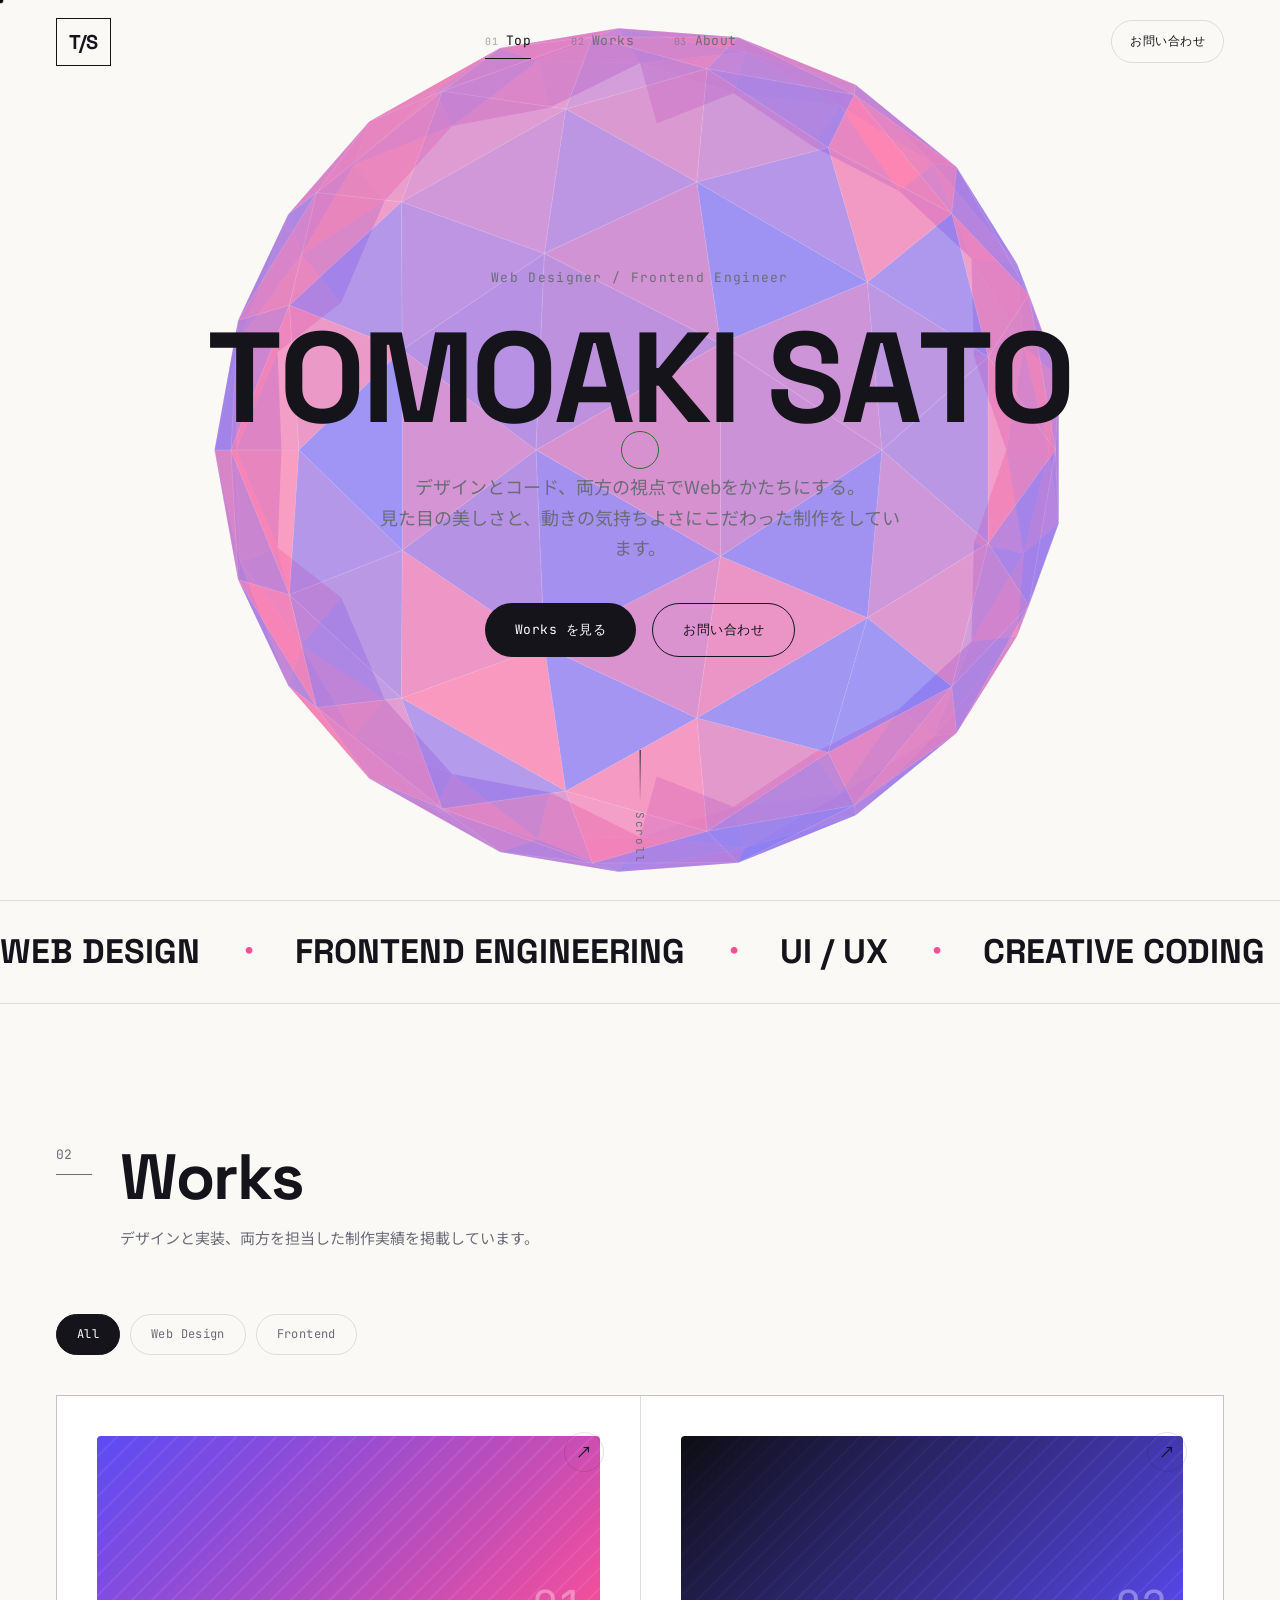
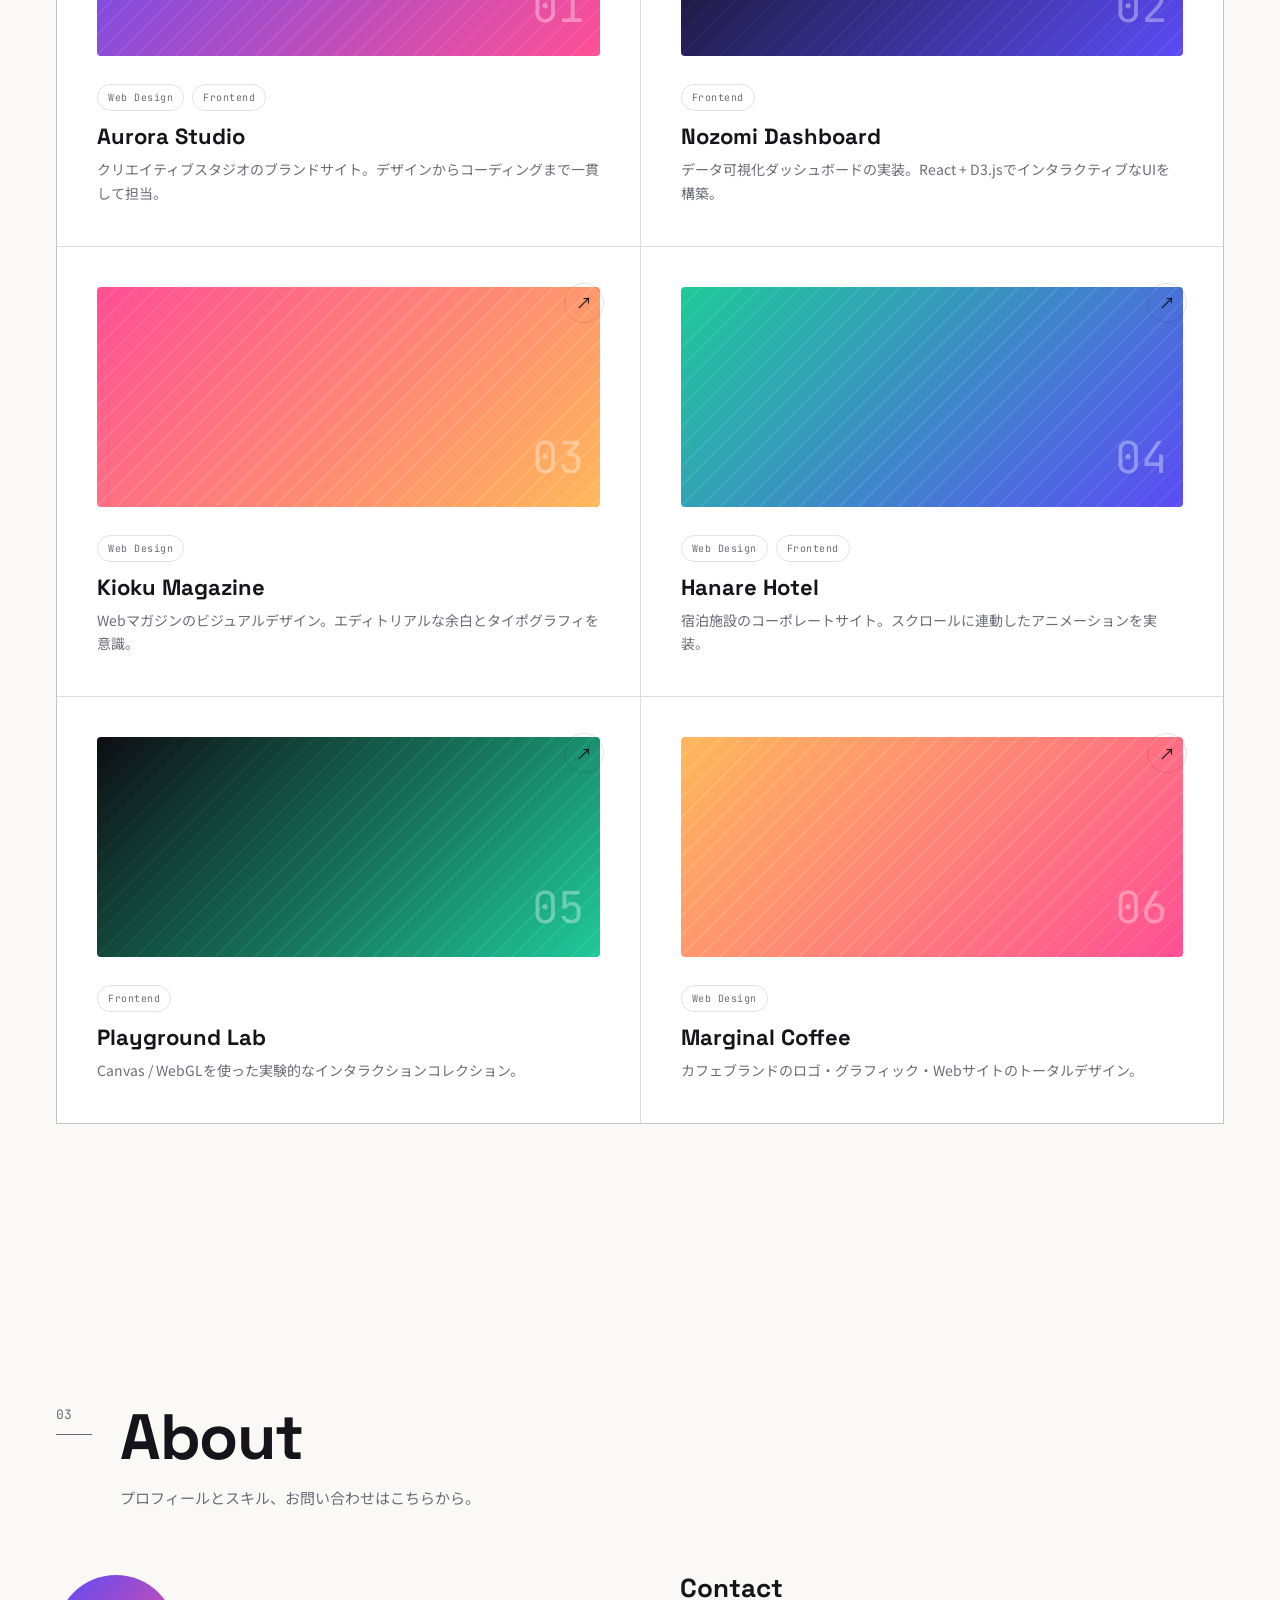
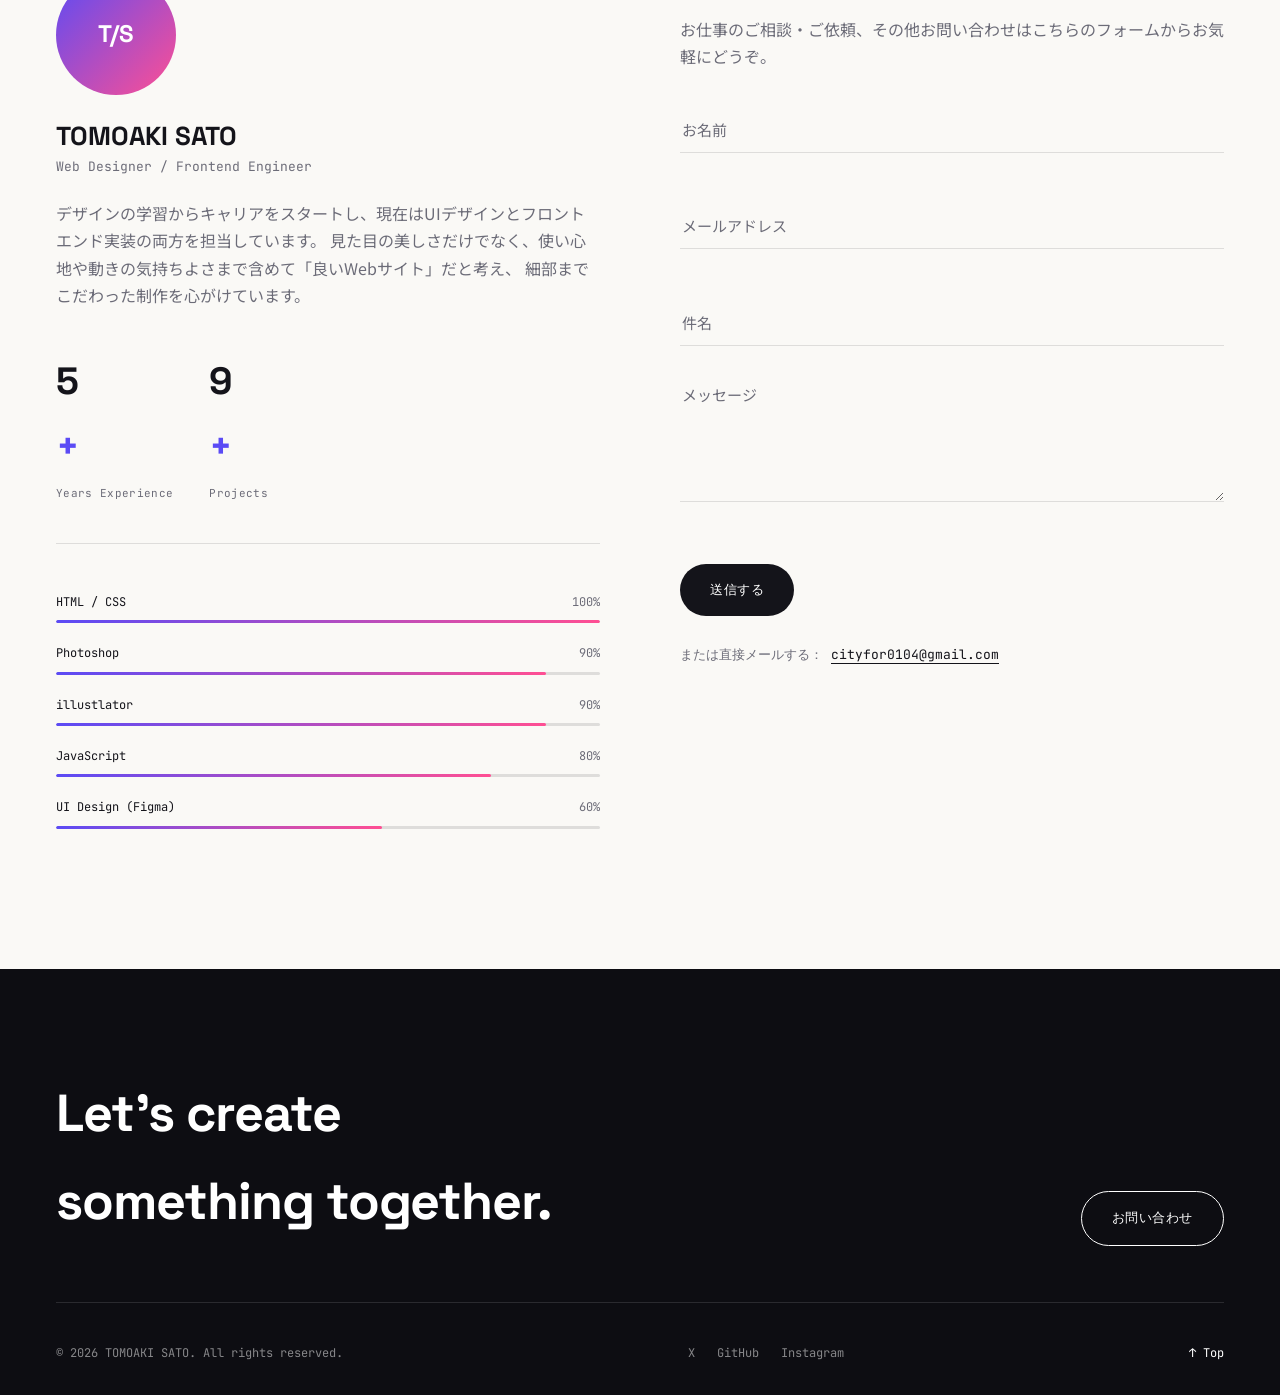
==== index.html @ 3b0e97f0 "ポートフォリオサイト新規作成" ====
<!DOCTYPE html>
<html lang="ja">
<head>
<meta charset="UTF-8">
<meta name="viewport" content="width=device-width, initial-scale=1.0">
<title>TOMOAKI SATO | Web Designer & Frontend Engineer</title>
<meta name="description" content="Webデザイナー / フロントエンドエンジニアのポートフォリオサイト。制作実績とお問い合わせ。">
<link rel="preconnect" href="https://fonts.googleapis.com">
<link rel="preconnect" href="https://fonts.gstatic.com" crossorigin>
<link href="https://fonts.googleapis.com/css2?family=Space+Grotesk:wght@500;600;700&family=JetBrains+Mono:wght@400;500&family=Noto+Sans+JP:wght@400;500;700&display=swap" rel="stylesheet">
<link rel="stylesheet" href="css/style.css">
</head>
<body>

<div class="loader" id="loader">
  <div class="loader-mark">T<span>/</span>S</div>
  <div class="loader-count"><span id="loaderPct">0</span>%</div>
  <div class="loader-bar"><span id="loaderBar"></span></div>
</div>

<div class="cursor-dot" id="cursorDot"></div>
<div class="cursor-ring" id="cursorRing"></div>

<div class="progress-bar" id="progressBar"></div>

<header class="header" id="siteHeader">
  <a href="#top" class="logo magnetic" data-cursor="hover">
    <span class="logo-mark">T/S</span>
  </a>

  <nav class="nav" aria-label="Main navigation">
    <a href="#top" data-nav="top" class="nav-link">
      <span class="nav-index">01</span>Top
    </a>
    <a href="#works" data-nav="works" class="nav-link">
      <span class="nav-index">02</span>Works
    </a>
    <a href="#about" data-nav="about" class="nav-link">
      <span class="nav-index">03</span>About
    </a>
  </nav>

  <a href="#about" class="btn btn-ghost header-cta magnetic" data-cursor="hover">お問い合わせ</a>

  <button class="nav-toggle" id="navToggle" aria-label="メニューを開く" aria-expanded="false">
    <span></span><span></span>
  </button>
</header>

<div class="mobile-nav" id="mobileNav">
  <a href="#top" data-nav="top">Top</a>
  <a href="#works" data-nav="works">Works</a>
  <a href="#about" data-nav="about">About</a>
</div>

<main>

  <section id="top" class="hero">
    <canvas id="orb" class="hero-canvas"></canvas>

    <div class="hero-inner">
      <p class="hero-eyebrow reveal-line">Web Designer&nbsp;/&nbsp;Frontend Engineer</p>
      <h1 class="hero-title" id="heroTitle" data-split>TOMOAKI SATO</h1>
      <p class="hero-desc reveal-line">
        デザインとコード、両方の視点でWebをかたちにする。<br>
        見た目の美しさと、動きの気持ちよさにこだわった制作をしています。
      </p>
      <div class="hero-cta reveal-line">
        <a href="#works" class="btn btn-primary magnetic" data-cursor="hover">
          <span>Works を見る</span>
        </a>
        <a href="#about" class="btn btn-outline magnetic" data-cursor="hover">
          <span>お問い合わせ</span>
        </a>
      </div>
    </div>

    <div class="scroll-indicator">
      <span class="scroll-line"></span>
      <span class="scroll-text">Scroll</span>
    </div>
  </section>

  <div class="marquee" aria-hidden="true">
    <div class="marquee-track">
      <span>WEB DESIGN</span><span class="dot">・</span>
      <span>FRONTEND ENGINEERING</span><span class="dot">・</span>
      <span>UI / UX</span><span class="dot">・</span>
      <span>CREATIVE CODING</span><span class="dot">・</span>
      <span>WEB DESIGN</span><span class="dot">・</span>
      <span>FRONTEND ENGINEERING</span><span class="dot">・</span>
      <span>UI / UX</span><span class="dot">・</span>
      <span>CREATIVE CODING</span><span class="dot">・</span>
    </div>
  </div>

  <section id="works" class="works">
    <div class="section-head">
      <span class="section-num reveal">02</span>
      <h2 class="reveal">Works</h2>
      <p class="reveal">デザインと実装、両方を担当した制作実績を掲載しています。</p>
    </div>

    <div class="filter reveal">
      <button type="button" class="filter-btn is-active" data-filter="all">All</button>
      <button type="button" class="filter-btn" data-filter="design">Web Design</button>
      <button type="button" class="filter-btn" data-filter="frontend">Frontend</button>
    </div>

    <div class="works-grid" id="worksGrid">

      <article class="work-card reveal" data-category="design frontend">
        <a href="#" class="work-link" data-cursor="view">
          <div class="work-thumb grad-1">
            <span class="work-thumb-label">01</span>
          </div>
          <div class="work-body">
            <div class="work-meta">
              <span class="work-tag">Web Design</span>
              <span class="work-tag">Frontend</span>
            </div>
            <h3>Aurora Studio</h3>
            <p>クリエイティブスタジオのブランドサイト。デザインからコーディングまで一貫して担当。</p>
          </div>
          <span class="work-arrow" aria-hidden="true">↗</span>
        </a>
      </article>

      <article class="work-card reveal" data-category="frontend">
        <a href="#" class="work-link" data-cursor="view">
          <div class="work-thumb grad-2">
            <span class="work-thumb-label">02</span>
          </div>
          <div class="work-body">
            <div class="work-meta">
              <span class="work-tag">Frontend</span>
            </div>
            <h3>Nozomi Dashboard</h3>
            <p>データ可視化ダッシュボードの実装。React + D3.jsでインタラクティブなUIを構築。</p>
          </div>
          <span class="work-arrow" aria-hidden="true">↗</span>
        </a>
      </article>

      <article class="work-card reveal" data-category="design">
        <a href="#" class="work-link" data-cursor="view">
          <div class="work-thumb grad-3">
            <span class="work-thumb-label">03</span>
          </div>
          <div class="work-body">
            <div class="work-meta">
              <span class="work-tag">Web Design</span>
            </div>
            <h3>Kioku Magazine</h3>
            <p>Webマガジンのビジュアルデザイン。エディトリアルな余白とタイポグラフィを意識。</p>
          </div>
          <span class="work-arrow" aria-hidden="true">↗</span>
        </a>
      </article>

      <article class="work-card reveal" data-category="design frontend">
        <a href="#" class="work-link" data-cursor="view">
          <div class="work-thumb grad-4">
            <span class="work-thumb-label">04</span>
          </div>
          <div class="work-body">
            <div class="work-meta">
              <span class="work-tag">Web Design</span>
              <span class="work-tag">Frontend</span>
            </div>
            <h3>Hanare Hotel</h3>
            <p>宿泊施設のコーポレートサイト。スクロールに連動したアニメーションを実装。</p>
          </div>
          <span class="work-arrow" aria-hidden="true">↗</span>
        </a>
      </article>

      <article class="work-card reveal" data-category="frontend">
        <a href="#" class="work-link" data-cursor="view">
          <div class="work-thumb grad-5">
            <span class="work-thumb-label">05</span>
          </div>
          <div class="work-body">
            <div class="work-meta">
              <span class="work-tag">Frontend</span>
            </div>
            <h3>Playground Lab</h3>
            <p>Canvas / WebGLを使った実験的なインタラクションコレクション。</p>
          </div>
          <span class="work-arrow" aria-hidden="true">↗</span>
        </a>
      </article>

      <article class="work-card reveal" data-category="design">
        <a href="#" class="work-link" data-cursor="view">
          <div class="work-thumb grad-6">
            <span class="work-thumb-label">06</span>
          </div>
          <div class="work-body">
            <div class="work-meta">
              <span class="work-tag">Web Design</span>
            </div>
            <h3>Marginal Coffee</h3>
            <p>カフェブランドのロゴ・グラフィック・Webサイトのトータルデザイン。</p>
          </div>
          <span class="work-arrow" aria-hidden="true">↗</span>
        </a>
      </article>

    </div>
  </section>

  <section id="about" class="about">
    <div class="section-head">
      <span class="section-num reveal">03</span>
      <h2 class="reveal">About</h2>
      <p class="reveal">プロフィールとスキル、お問い合わせはこちらから。</p>
    </div>

    <div class="about-grid">
      <div class="about-profile reveal">
        <div class="about-photo">
          <span>T/S</span>
        </div>
        <h3>TOMOAKI SATO</h3>
        <p class="about-role">Web Designer / Frontend Engineer</p>
        <p class="about-text">
          デザインの学習からキャリアをスタートし、現在はUIデザインとフロントエンド実装の両方を担当しています。
          見た目の美しさだけでなく、使い心地や動きの気持ちよさまで含めて「良いWebサイト」だと考え、
          細部までこだわった制作を心がけています。
        </p>

        <ul class="stats">
          <li>
            <span class="stat-num" data-count="6">0</span><span class="stat-suffix">+</span>
            <small>Years Experience</small>
          </li>
          <li>
            <span class="stat-num" data-count="10">0</span><span class="stat-suffix">+</span>
            <small>Projects</small>
          </li>
          <!-- <li>
            <span class="stat-num" data-count="12">0</span><span class="stat-suffix"></span>
            <small>Awards</small>
          </li> -->
        </ul>

        <div class="skills">
          <div class="skill">
            <div class="skill-head"><span>HTML / CSS</span><span class="skill-pct">100%</span></div>
            <div class="skill-bar"><span class="skill-fill" data-level="100"></span></div>
          </div>
          <div class="skill">
            <div class="skill-head"><span>Photoshop</span><span class="skill-pct">90%</span></div>
            <div class="skill-bar"><span class="skill-fill" data-level="90"></span></div>
          </div>
          <div class="skill">
            <div class="skill-head"><span>illustlator</span><span class="skill-pct">90%</span></div>
            <div class="skill-bar"><span class="skill-fill" data-level="90"></span></div>
          </div>
          <div class="skill">
            <div class="skill-head"><span>JavaScript</span><span class="skill-pct">80%</span></div>
            <div class="skill-bar"><span class="skill-fill" data-level="80"></span></div>
          </div>
          <div class="skill">
            <div class="skill-head"><span>UI Design (Figma)</span><span class="skill-pct">60%</span></div>
            <div class="skill-bar"><span class="skill-fill" data-level="60"></span></div>
          </div>
        </div>
      </div>

      <div class="about-contact reveal">
        <h3>Contact</h3>
        <p class="contact-lead">お仕事のご相談・ご依頼、その他お問い合わせはこちらのフォームからお気軽にどうぞ。</p>

        <form id="contactForm" class="contact-form" novalidate>
          <div class="field">
            <input type="text" id="name" name="name" placeholder=" " required autocomplete="name">
            <label for="name">お名前</label>
            <span class="field-error" data-error-for="name">お名前を入力してください</span>
          </div>

          <div class="field">
            <input type="email" id="email" name="email" placeholder=" " required autocomplete="email">
            <label for="email">メールアドレス</label>
            <span class="field-error" data-error-for="email">正しいメールアドレスを入力してください</span>
          </div>

          <div class="field">
            <input type="text" id="subject" name="subject" placeholder=" " autocomplete="off">
            <label for="subject">件名</label>
          </div>

          <div class="field">
            <textarea id="message" name="message" rows="5" placeholder=" " required></textarea>
            <label for="message">メッセージ</label>
            <span class="field-error" data-error-for="message">メッセージを入力してください</span>
          </div>

          <button type="submit" class="btn btn-primary btn-submit magnetic" data-cursor="hover">
            <span class="btn-label">送信する</span>
            <span class="btn-loading" aria-hidden="true"></span>
          </button>
        </form>

        <p class="direct-email">
          または直接メールする：
          <a href="mailto:cityfor0104@gmail.com" id="directMail">cityfor0104@gmail.com</a>
        </p>
      </div>
    </div>
  </section>

</main>

<footer class="footer">
  <div class="footer-top">
    <p class="footer-title">Let's create<br>something together.</p>
    <a href="#about" class="btn btn-outline btn-invert magnetic" data-cursor="hover"><span>お問い合わせ</span></a>
  </div>
  <div class="footer-bottom">
    <p>&copy; <span id="year"></span> TOMOAKI SATO. All rights reserved.</p>
    <div class="socials">
      <a href="#" target="_blank" rel="noopener" data-cursor="hover">X</a>
      <a href="#" target="_blank" rel="noopener" data-cursor="hover">GitHub</a>
      <a href="#" target="_blank" rel="noopener" data-cursor="hover">Instagram</a>
    </div>
    <a href="#top" class="to-top magnetic" data-cursor="hover">↑ Top</a>
  </div>
</footer>

<div class="toast" id="toast"></div>

<script src="js/main.js" defer></script>
</body>
</html>
---- css/style.css ----
/* ==========================================================================
   Tokens
   ========================================================================== */
:root{
  --bg:#faf9f6;
  --surface:#ffffff;
  --fg:#14141a;
  --muted:#6c6c78;
  --line:rgba(20,20,26,.12);
  --accent:#5b4bf5;
  --accent-2:#ff4f93;
  --accent-3:#20c997;
  --dark:#0d0d12;
  --font-display:'Space Grotesk', sans-serif;
  --font-mono:'JetBrains Mono', monospace;
  --font-body:'Noto Sans JP', sans-serif;
  --ease:cubic-bezier(.16,1,.3,1);
  --header-h:84px;
}

*,*::before,*::after{box-sizing:border-box;}
html{scroll-behavior:smooth;}
@media (prefers-reduced-motion: reduce){
  html{scroll-behavior:auto;}
  *{animation-duration:.001ms !important; animation-iteration-count:1 !important; transition-duration:.001ms !important;}
}
body{
  margin:0;
  background:var(--bg);
  color:var(--fg);
  font-family:var(--font-body);
  font-size:16px;
  line-height:1.7;
  -webkit-font-smoothing:antialiased;
  overflow-x:hidden;
}
h1,h2,h3{
  font-family:var(--font-display);
  font-weight:700;
  line-height:1.05;
  margin:0;
}
p{margin:0;}
a{color:inherit;text-decoration:none;}
ul{list-style:none;margin:0;padding:0;}
button{font:inherit;background:none;border:none;color:inherit;cursor:pointer;}
img{max-width:100%;display:block;}
::selection{background:var(--fg);color:var(--bg);}

.reveal-line, .reveal{
  opacity:0;
  transform:translateY(28px);
  transition:opacity .9s var(--ease), transform .9s var(--ease);
}
.reveal-line.in-view, .reveal.in-view{
  opacity:1;
  transform:translateY(0);
}

/* ==========================================================================
   Cursor
   ========================================================================== */
.cursor-dot,.cursor-ring{
  position:fixed;
  top:0;left:0;
  pointer-events:none;
  border-radius:50%;
  z-index:9999;
  transform:translate(-50%,-50%);
  mix-blend-mode:difference;
}
.cursor-dot{
  width:7px;height:7px;
  background:#fff;
}
.cursor-ring{
  width:38px;height:38px;
  border:1px solid #fff;
  transition:width .25s var(--ease), height .25s var(--ease), opacity .25s var(--ease);
}
.cursor-ring.is-hover{ width:64px; height:64px; }
.cursor-ring.is-view{ width:84px; height:84px; }
.cursor-ring.is-view::after{
  content:"VIEW";
  position:absolute; inset:0;
  display:flex; align-items:center; justify-content:center;
  font-family:var(--font-mono); font-size:10px; letter-spacing:.08em; color:#fff;
}
@media (hover:none), (pointer:coarse){
  .cursor-dot,.cursor-ring{display:none;}
}

/* ==========================================================================
   Loader
   ========================================================================== */
.loader{
  position:fixed; inset:0; z-index:10000;
  background:var(--dark);
  color:#fff;
  display:flex; flex-direction:column; align-items:center; justify-content:center;
  gap:18px;
  transition:transform .9s var(--ease), opacity .8s var(--ease);
}
.loader.is-done{
  transform:translateY(-100%);
  opacity:1;
  pointer-events:none;
}
.loader-mark{
  font-family:var(--font-display);
  font-size:15vw;
  line-height:1;
  font-weight:700;
  letter-spacing:-.02em;
}
.loader-mark span{ color:var(--accent-2); }
.loader-count{
  font-family:var(--font-mono);
  font-size:13px;
  letter-spacing:.1em;
  color:rgba(255,255,255,.6);
}
.loader-bar{
  width:200px; height:1px;
  background:rgba(255,255,255,.2);
  overflow:hidden;
}
.loader-bar span{
  display:block; height:100%; width:0%;
  background:#fff;
  transition:width .2s linear;
}

/* ==========================================================================
   Progress bar
   ========================================================================== */
.progress-bar{
  position:fixed; top:0; left:0; height:2px;
  background:linear-gradient(90deg,var(--accent),var(--accent-2));
  width:0%;
  z-index:9998;
  transition:width .1s linear;
}

/* ==========================================================================
   Header
   ========================================================================== */
.header{
  position:fixed; top:0; left:0; right:0;
  z-index:500;
  display:flex; align-items:center; justify-content:space-between;
  padding:0 clamp(20px,5vw,56px);
  height:var(--header-h);
  transition:transform .5s var(--ease), background .4s ease, border-color .4s ease;
  border-bottom:1px solid transparent;
}
.header.is-scrolled{
  background:rgba(250,249,246,.75);
  backdrop-filter:blur(10px);
  border-color:var(--line);
}
.header.is-hidden{ transform:translateY(-100%); }

.logo{ display:flex; align-items:center; }
.logo-mark{
  font-family:var(--font-display);
  font-weight:700;
  font-size:20px;
  letter-spacing:-.02em;
  border:1px solid var(--fg);
  padding:6px 12px;
}

.nav{ display:flex; gap:8px; }
.nav-link{
  position:relative;
  display:flex; align-items:center; gap:8px;
  padding:10px 16px;
  font-family:var(--font-mono);
  font-size:13px;
  letter-spacing:.03em;
  color:var(--muted);
  transition:color .3s ease;
}
.nav-index{ font-size:10px; color:var(--muted); opacity:.6; }
.nav-link::after{
  content:"";
  position:absolute; left:16px; right:16px; bottom:4px;
  height:1px; background:var(--fg);
  transform:scaleX(0); transform-origin:left;
  transition:transform .35s var(--ease);
}
.nav-link:hover, .nav-link.is-active{ color:var(--fg); }
.nav-link:hover::after, .nav-link.is-active::after{ transform:scaleX(1); }

.header-cta{ display:inline-flex; }

.nav-toggle{
  display:none;
  width:40px; height:40px;
  flex-direction:column; align-items:center; justify-content:center; gap:6px;
}
.nav-toggle span{
  width:22px; height:1.5px; background:var(--fg);
  transition:transform .3s var(--ease), opacity .3s var(--ease);
}
.nav-toggle.is-open span:nth-child(1){ transform:translateY(3.75px) rotate(45deg); }
.nav-toggle.is-open span:nth-child(2){ transform:translateY(-3.75px) rotate(-45deg); }

.mobile-nav{
  position:fixed; inset:0; z-index:400;
  background:var(--dark);
  display:flex; flex-direction:column; align-items:flex-start; justify-content:center;
  gap:18px;
  padding:0 32px;
  transform:translateY(-100%);
  transition:transform .55s var(--ease);
}
.mobile-nav.is-open{ transform:translateY(0); }
.mobile-nav a{
  font-family:var(--font-display);
  font-size:13vw;
  color:#fff;
  font-weight:700;
}

/* ==========================================================================
   Buttons
   ========================================================================== */
.btn{
  position:relative;
  display:inline-flex; align-items:center; justify-content:center;
  padding:15px 30px;
  font-family:var(--font-mono);
  font-size:13px;
  letter-spacing:.04em;
  border-radius:100px;
  overflow:hidden;
  transition:transform .3s var(--ease), color .3s ease, border-color .3s ease;
}
.btn span{ position:relative; z-index:2; }
.btn-primary{
  background:var(--fg); color:#fff;
}
.btn-primary::before{
  content:""; position:absolute; inset:0;
  background:var(--accent);
  transform:translateY(100%);
  transition:transform .4s var(--ease);
  z-index:1;
}
.btn-primary:hover::before{ transform:translateY(0); }
.btn-outline{
  border:1px solid var(--fg);
  background:transparent;
}
.btn-outline:hover{ background:var(--fg); color:#fff; }
.btn-invert{ border-color:#fff; color:#fff; }
.btn-invert:hover{ background:#fff; color:var(--dark); }
.btn-ghost{
  border:1px solid var(--line);
  font-size:12px; padding:10px 18px;
}
.btn-ghost:hover{ border-color:var(--fg); }

/* ==========================================================================
   Hero
   ========================================================================== */
.hero{
  position:relative;
  min-height:100vh;
  display:flex; align-items:center; justify-content:center;
  padding:var(--header-h) 24px 60px;
  overflow:hidden;
}
.hero-canvas{
  position:absolute;
  top:50%; left:50%;
  transform:translate(-50%,-50%);
  width:min(90vw,900px); height:min(90vw,900px);
  z-index:0;
  opacity:.9;
}
.hero-inner{
  position:relative; z-index:2;
  text-align:center;
  max-width:870px;
}
.hero-eyebrow{
  font-family:var(--font-mono);
  font-size:13px;
  letter-spacing:.1em;
  color:var(--muted);
  margin-bottom:22px;
}
.hero-title{
  font-size:clamp(52px,10vw,128px);
  letter-spacing:-.03em;
  margin-bottom:26px;
  mix-blend-mode:multiply;
}
.hero-title .char{
  display:inline-block;
  opacity:0;
  transform:translateY(110%) rotate(6deg);
  animation:charIn .8s var(--ease) forwards;
}
@keyframes charIn{
  to{ opacity:1; transform:translateY(0) rotate(0); }
}
.hero-desc{
  font-size:clamp(15px,1.6vw,18px);
  color:var(--muted);
  max-width:520px;
  margin:0 auto 40px;
}
.hero-cta{
  display:flex; gap:16px; justify-content:center; flex-wrap:wrap;
}

.scroll-indicator{
  position:absolute; bottom:36px; left:50%;
  transform:translateX(-50%);
  display:flex; flex-direction:column; align-items:center; gap:10px;
  z-index:2;
}
.scroll-line{
  width:1px; height:52px;
  background:linear-gradient(var(--fg), transparent);
  position:relative;
  overflow:hidden;
}
.scroll-line::after{
  content:"";
  position:absolute; top:-100%; left:0; width:100%; height:100%;
  background:linear-gradient(var(--accent), transparent);
  animation:scrollDrip 2.2s ease-in-out infinite;
}
@keyframes scrollDrip{
  0%{ top:-100%; }
  60%{ top:100%; }
  100%{ top:100%; }
}
.scroll-text{
  font-family:var(--font-mono);
  font-size:11px; letter-spacing:.15em;
  color:var(--muted);
  writing-mode:vertical-rl;
}

/* ==========================================================================
   Marquee
   ========================================================================== */
.marquee{
  border-top:1px solid var(--line);
  border-bottom:1px solid var(--line);
  overflow:hidden;
  padding:22px 0;
  white-space:nowrap;
}
.marquee-track{
  display:inline-flex;
  align-items:center;
  gap:.6em;
  font-family:var(--font-display);
  font-weight:700;
  font-size:clamp(20px,3.4vw,34px);
  animation:marquee 28s linear infinite;
  will-change:transform;
}
.marquee-track .dot{ color:var(--accent-2); margin:0 .3em; }
@keyframes marquee{
  from{ transform:translateX(0); }
  to{ transform:translateX(-50%); }
}

/* ==========================================================================
   Section shared
   ========================================================================== */
main > section{
  padding:140px clamp(20px,5vw,56px);
  max-width:1280px;
  margin:0 auto;
}
.section-head{
  position:relative;
  margin-bottom:64px;
  padding-left:64px;
}
.section-num{
  position:absolute; left:0; top:0;
  font-family:var(--font-mono);
  font-size:13px;
  color:var(--muted);
}
.section-num::after{
  content:"";
  display:block;
  width:36px; height:1px;
  background:var(--muted);
  margin-top:8px;
}
.section-head h2{
  font-size:clamp(36px,6vw,64px);
  letter-spacing:-.02em;
  margin-bottom:14px;
}
.section-head p{
  color:var(--muted);
  font-size:15px;
  max-width:420px;
}

/* ==========================================================================
   Works
   ========================================================================== */
.filter{
  display:flex; gap:10px; margin-bottom:40px; flex-wrap:wrap;
}
.filter-btn{
  padding:9px 20px;
  border:1px solid var(--line);
  border-radius:100px;
  font-family:var(--font-mono);
  font-size:12px;
  letter-spacing:.03em;
  color:var(--muted);
  transition:all .3s var(--ease);
}
.filter-btn:hover{ border-color:var(--fg); color:var(--fg); }
.filter-btn.is-active{
  background:var(--fg); border-color:var(--fg); color:#fff;
}

.works-grid{
  display:grid;
  grid-template-columns:repeat(2,1fr);
  gap:1px;
  background:var(--line);
  border:1px solid var(--line);
}
.work-card{
  background:var(--surface);
  transition:opacity .4s var(--ease), transform .4s var(--ease);
}
.work-card.is-hidden{
  opacity:0; transform:scale(.94);
  position:absolute; pointer-events:none; visibility:hidden;
}
.work-link{
  position:relative;
  display:block;
  padding:40px;
  height:100%;
  overflow:hidden;
}
.work-thumb{
  position:relative;
  height:220px;
  margin-bottom:28px;
  border-radius:4px;
  overflow:hidden;
  transform:scale(1);
  transition:transform .6s var(--ease);
}
.work-link:hover .work-thumb{ transform:scale(1.03); }
.work-thumb::before{
  content:"";
  position:absolute; inset:0;
  background:repeating-linear-gradient(135deg, rgba(255,255,255,.12) 0 2px, transparent 2px 14px);
  mix-blend-mode:overlay;
}
.work-thumb-label{
  position:absolute; right:16px; bottom:12px;
  font-family:var(--font-mono);
  font-size:44px;
  color:rgba(255,255,255,.35);
}
.grad-1{ background:linear-gradient(135deg,#5b4bf5,#ff4f93); }
.grad-2{ background:linear-gradient(135deg,#0d0d12,#5b4bf5); }
.grad-3{ background:linear-gradient(135deg,#ff4f93,#ffb85b); }
.grad-4{ background:linear-gradient(135deg,#20c997,#5b4bf5); }
.grad-5{ background:linear-gradient(135deg,#0d0d12,#20c997); }
.grad-6{ background:linear-gradient(135deg,#ffb85b,#ff4f93); }

.work-meta{ display:flex; gap:8px; margin-bottom:14px; }
.work-tag{
  font-family:var(--font-mono);
  font-size:10px; letter-spacing:.05em;
  padding:4px 10px;
  border:1px solid var(--line);
  border-radius:100px;
  color:var(--muted);
}
.work-body h3{
  font-size:22px;
  margin-bottom:10px;
  transition:color .3s ease;
}
.work-link:hover .work-body h3{ color:var(--accent); }
.work-body p{
  color:var(--muted);
  font-size:14px;
  line-height:1.7;
}
.work-arrow{
  position:absolute; top:36px; right:36px;
  width:40px; height:40px;
  display:flex; align-items:center; justify-content:center;
  border:1px solid var(--line);
  border-radius:50%;
  font-size:16px;
  transition:transform .4s var(--ease), background .3s ease, color .3s ease, border-color .3s ease;
}
.work-link:hover .work-arrow{
  transform:rotate(45deg);
  background:var(--fg); color:#fff; border-color:var(--fg);
}

@media (max-width:860px){
  .works-grid{ grid-template-columns:1fr; }
}

/* ==========================================================================
   About
   ========================================================================== */
.about-grid{
  display:grid;
  grid-template-columns:1fr 1fr;
  gap:80px;
}
.about-photo{
  width:120px; height:120px;
  border-radius:50%;
  background:linear-gradient(135deg,var(--accent),var(--accent-2));
  display:flex; align-items:center; justify-content:center;
  color:#fff;
  font-family:var(--font-display);
  font-weight:700;
  font-size:24px;
  margin-bottom:28px;
}
.about-profile h3{ font-size:26px; margin-bottom:6px; }
.about-role{
  font-family:var(--font-mono);
  font-size:13px;
  color:var(--muted);
  margin-bottom:22px;
}
.about-text{
  color:var(--muted);
  margin-bottom:40px;
}
.stats{
  display:flex; gap:36px;
  margin-bottom:48px;
  padding-bottom:40px;
  border-bottom:1px solid var(--line);
}
.stats li{ display:flex; flex-direction:column; }
.stat-num{
  font-family:var(--font-display);
  font-size:38px; font-weight:700;
  display:inline;
}
.stat-suffix{
  font-family:var(--font-display);
  font-size:38px; font-weight:700;
  color:var(--accent);
}
.stats small{
  font-family:var(--font-mono);
  font-size:11px; color:var(--muted);
  letter-spacing:.03em;
  margin-top:6px;
}
.skills{ display:flex; flex-direction:column; gap:20px; }
.skill-head{
  display:flex; justify-content:space-between;
  font-family:var(--font-mono);
  font-size:12px;
  margin-bottom:8px;
}
.skill-pct{ color:var(--muted); }
.skill-bar{
  height:3px; background:var(--line); border-radius:10px; overflow:hidden;
}
.skill-fill{
  display:block; height:100%; width:0%;
  background:linear-gradient(90deg,var(--accent),var(--accent-2));
  transition:width 1.4s var(--ease);
  border-radius:10px;
}

/* Contact */
.about-contact h3{ font-size:26px; margin-bottom:14px; }
.contact-lead{ color:var(--muted); margin-bottom:32px; }

.contact-form{ display:flex; flex-direction:column; gap:22px; }
.field{ position:relative; }
.field input,
.field textarea{
  width:100%;
  padding:14px 2px;
  font-family:var(--font-body);
  font-size:15px;
  color:var(--fg);
  background:transparent;
  border:none;
  border-bottom:1px solid var(--line);
  border-radius:0;
  outline:none;
  transition:border-color .3s ease;
  resize:vertical;
}
.field textarea{ min-height:110px; }
.field label{
  position:absolute; left:2px; top:14px;
  color:var(--muted);
  font-size:15px;
  pointer-events:none;
  transition:all .25s var(--ease);
}
.field input:focus,
.field textarea:focus{ border-color:var(--fg); }
.field input:focus + label,
.field textarea:focus + label,
.field input:not(:placeholder-shown) + label,
.field textarea:not(:placeholder-shown) + label{
  top:-10px;
  font-size:11px;
  font-family:var(--font-mono);
  letter-spacing:.03em;
  color:var(--accent);
}
.field-error{
  display:block;
  min-height:16px;
  font-family:var(--font-mono);
  font-size:11px;
  color:var(--accent-2);
  margin-top:6px;
  opacity:0;
  transform:translateY(-4px);
  transition:opacity .25s ease, transform .25s ease;
}
.field.is-invalid .field-error{ opacity:1; transform:translateY(0); }
.field.is-invalid input,
.field.is-invalid textarea{ border-color:var(--accent-2); }

.btn-submit{
  align-self:flex-start;
  margin-top:8px;
  gap:10px;
}
.btn-loading{
  width:14px; height:14px;
  border-radius:50%;
  border:2px solid rgba(255,255,255,.35);
  border-top-color:#fff;
  display:none;
}
.btn-submit.is-loading .btn-label{ opacity:.6; }
.btn-submit.is-loading .btn-loading{
  display:inline-block;
  animation:spin .7s linear infinite;
}
@keyframes spin{ to{ transform:rotate(360deg); } }

.direct-email{
  margin-top:28px;
  font-family:var(--font-mono);
  font-size:13px;
  color:var(--muted);
}
.direct-email a{
  color:var(--fg);
  border-bottom:1px solid var(--fg);
  transition:color .3s ease, border-color .3s ease;
}
.direct-email a:hover{ color:var(--accent); border-color:var(--accent); }

@media (max-width:860px){
  .about-grid{ grid-template-columns:1fr; gap:56px; }
}

/* ==========================================================================
   Footer
   ========================================================================== */
.footer{
  background:var(--dark);
  color:#fff;
  padding:100px clamp(20px,5vw,56px) 32px;
}
.footer-top{
  display:flex; align-items:flex-end; justify-content:space-between; gap:24px;
  flex-wrap:wrap;
  padding-bottom:56px;
  margin-bottom:40px;
  border-bottom:1px solid rgba(255,255,255,.12);
}
.footer-title{
  font-family:var(--font-display);
  font-size:clamp(28px,5vw,52px);
  font-weight:700;
  letter-spacing:-.02em;
}
.footer-bottom{
  display:flex; align-items:center; justify-content:space-between;
  flex-wrap:wrap; gap:18px;
  font-family:var(--font-mono);
  font-size:12px;
  color:rgba(255,255,255,.5);
}
.socials{ display:flex; gap:22px; }
.socials a{ transition:color .3s ease, transform .3s ease; display:inline-block; }
.socials a:hover{ color:var(--accent-2); transform:translateY(-2px); }
.to-top{ color:#fff; transition:opacity .3s ease; }
.to-top:hover{ opacity:.6; }

/* ==========================================================================
   Toast
   ========================================================================== */
.toast{
  position:fixed; bottom:28px; right:28px;
  background:var(--fg); color:#fff;
  padding:16px 22px;
  border-radius:8px;
  font-family:var(--font-mono);
  font-size:13px;
  z-index:9997;
  transform:translateY(120%);
  opacity:0;
  transition:transform .5s var(--ease), opacity .5s var(--ease);
  max-width:320px;
}
.toast.is-visible{ transform:translateY(0); opacity:1; }

/* ==========================================================================
   Responsive nav collapse
   ========================================================================== */
@media (max-width:920px){
  .nav, .header-cta{ display:none; }
  .nav-toggle{ display:flex; }
}
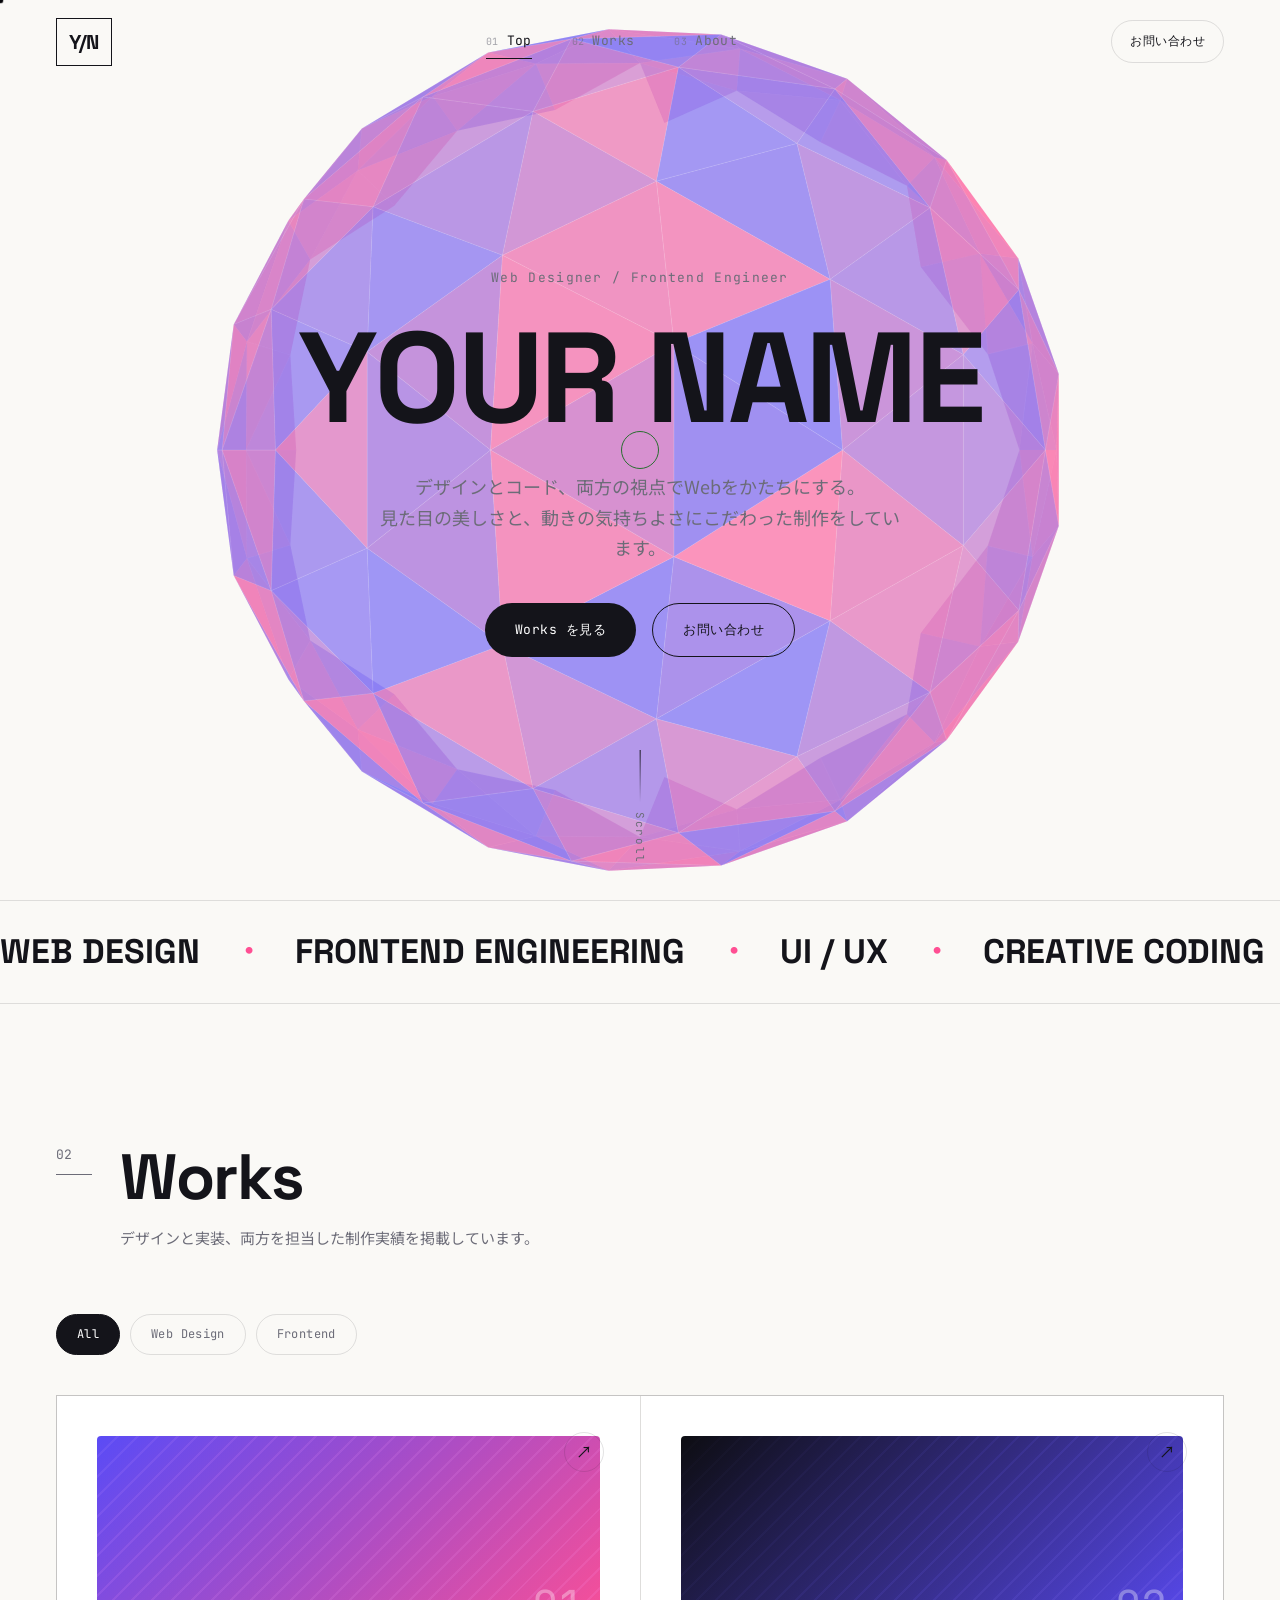
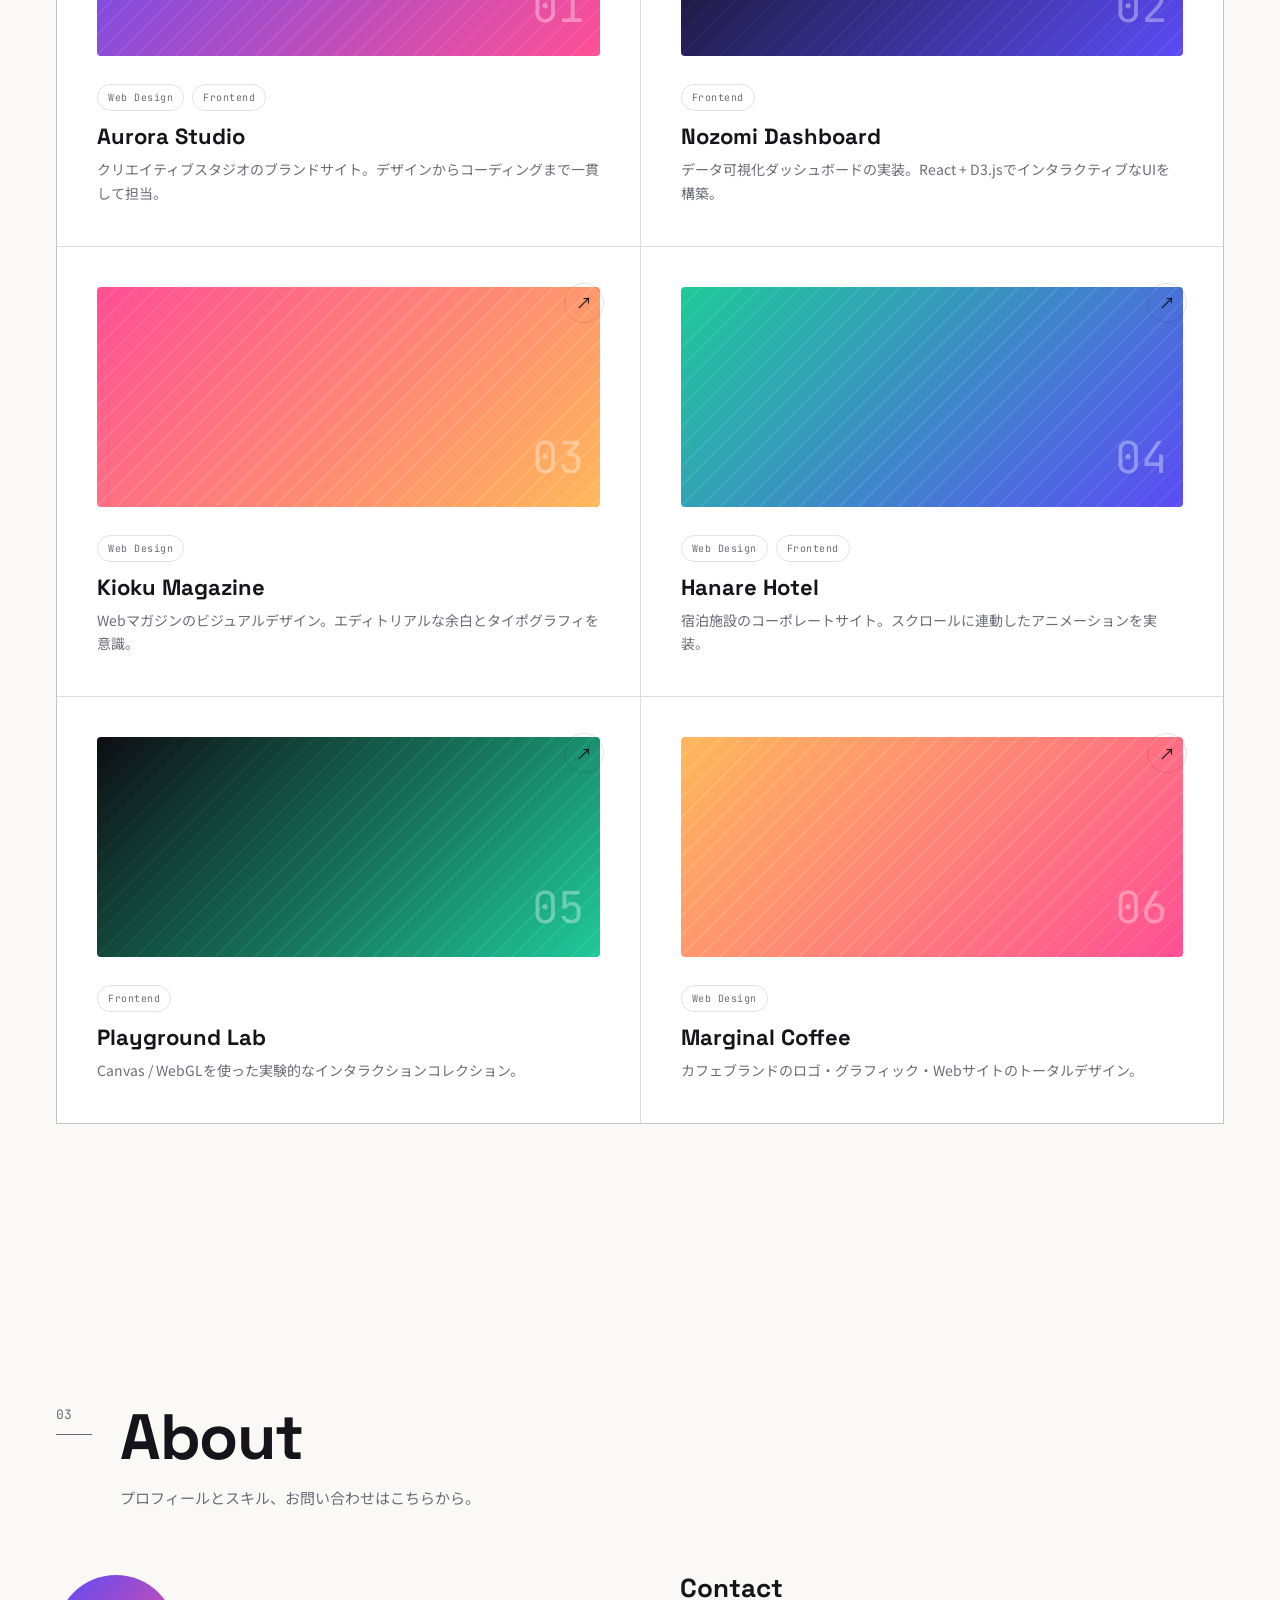
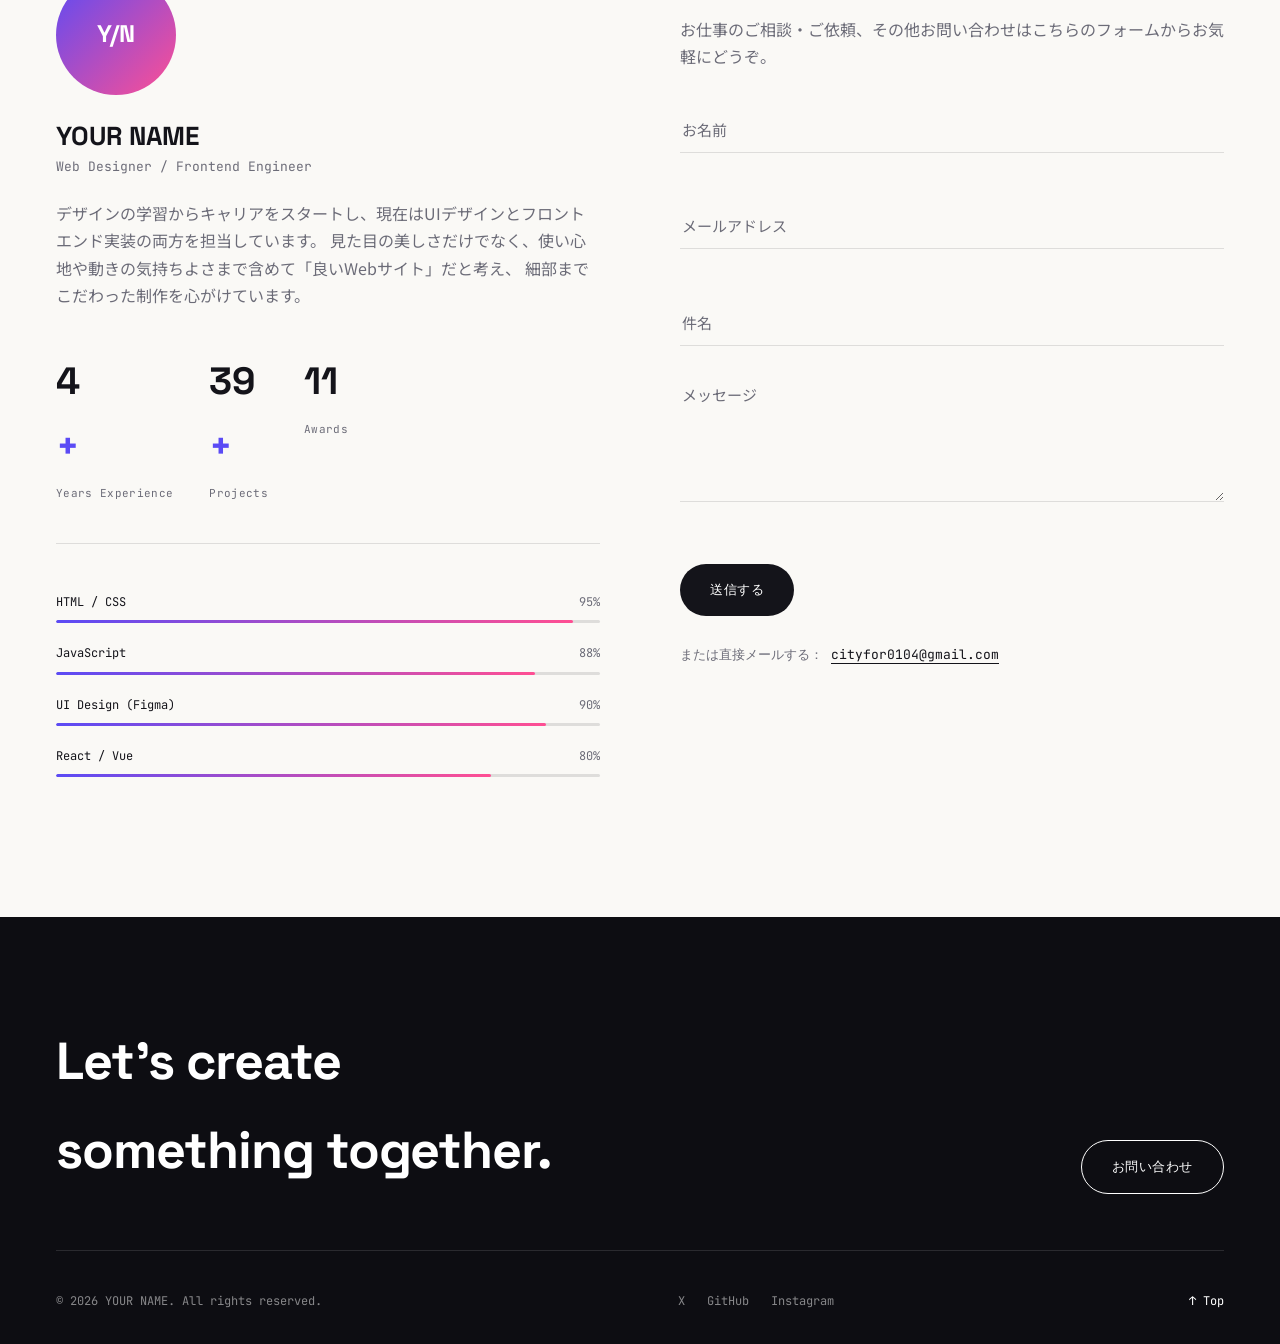
==== commit 7b95e2ee: "TOPページ全体修正、worksフォルダ追加" ====
--- a/index.html
+++ b/index.html
@@ -3,7 +3,7 @@
 <head>
 <meta charset="UTF-8">
 <meta name="viewport" content="width=device-width, initial-scale=1.0">
-<title>TOMOAKI SATO | Web Designer & Frontend Engineer</title>
+<title>YOUR NAME | Web Designer & Frontend Engineer</title>
 <meta name="description" content="Webデザイナー / フロントエンドエンジニアのポートフォリオサイト。制作実績とお問い合わせ。">
 <link rel="preconnect" href="https://fonts.googleapis.com">
 <link rel="preconnect" href="https://fonts.gstatic.com" crossorigin>
@@ -13,7 +13,7 @@
 <body>
 
 <div class="loader" id="loader">
-  <div class="loader-mark">T<span>/</span>S</div>
+  <div class="loader-mark">Y<span>/</span>N</div>
   <div class="loader-count"><span id="loaderPct">0</span>%</div>
   <div class="loader-bar"><span id="loaderBar"></span></div>
 </div>
@@ -25,7 +25,7 @@
 
 <header class="header" id="siteHeader">
   <a href="#top" class="logo magnetic" data-cursor="hover">
-    <span class="logo-mark">T/S</span>
+    <span class="logo-mark">Y/N</span>
   </a>
 
   <nav class="nav" aria-label="Main navigation">
@@ -60,7 +60,7 @@
 
     <div class="hero-inner">
       <p class="hero-eyebrow reveal-line">Web Designer&nbsp;/&nbsp;Frontend Engineer</p>
-      <h1 class="hero-title" id="heroTitle" data-split>TOMOAKI SATO</h1>
+      <h1 class="hero-title" id="heroTitle" data-split>YOUR NAME</h1>
       <p class="hero-desc reveal-line">
         デザインとコード、両方の視点でWebをかたちにする。<br>
         見た目の美しさと、動きの気持ちよさにこだわった制作をしています。
@@ -108,105 +108,7 @@
     </div>
 
     <div class="works-grid" id="worksGrid">
-
-      <article class="work-card reveal" data-category="design frontend">
-        <a href="#" class="work-link" data-cursor="view">
-          <div class="work-thumb grad-1">
-            <span class="work-thumb-label">01</span>
-          </div>
-          <div class="work-body">
-            <div class="work-meta">
-              <span class="work-tag">Web Design</span>
-              <span class="work-tag">Frontend</span>
-            </div>
-            <h3>Aurora Studio</h3>
-            <p>クリエイティブスタジオのブランドサイト。デザインからコーディングまで一貫して担当。</p>
-          </div>
-          <span class="work-arrow" aria-hidden="true">↗</span>
-        </a>
-      </article>
-
-      <article class="work-card reveal" data-category="frontend">
-        <a href="#" class="work-link" data-cursor="view">
-          <div class="work-thumb grad-2">
-            <span class="work-thumb-label">02</span>
-          </div>
-          <div class="work-body">
-            <div class="work-meta">
-              <span class="work-tag">Frontend</span>
-            </div>
-            <h3>Nozomi Dashboard</h3>
-            <p>データ可視化ダッシュボードの実装。React + D3.jsでインタラクティブなUIを構築。</p>
-          </div>
-          <span class="work-arrow" aria-hidden="true">↗</span>
-        </a>
-      </article>
-
-      <article class="work-card reveal" data-category="design">
-        <a href="#" class="work-link" data-cursor="view">
-          <div class="work-thumb grad-3">
-            <span class="work-thumb-label">03</span>
-          </div>
-          <div class="work-body">
-            <div class="work-meta">
-              <span class="work-tag">Web Design</span>
-            </div>
-            <h3>Kioku Magazine</h3>
-            <p>Webマガジンのビジュアルデザイン。エディトリアルな余白とタイポグラフィを意識。</p>
-          </div>
-          <span class="work-arrow" aria-hidden="true">↗</span>
-        </a>
-      </article>
-
-      <article class="work-card reveal" data-category="design frontend">
-        <a href="#" class="work-link" data-cursor="view">
-          <div class="work-thumb grad-4">
-            <span class="work-thumb-label">04</span>
-          </div>
-          <div class="work-body">
-            <div class="work-meta">
-              <span class="work-tag">Web Design</span>
-              <span class="work-tag">Frontend</span>
-            </div>
-            <h3>Hanare Hotel</h3>
-            <p>宿泊施設のコーポレートサイト。スクロールに連動したアニメーションを実装。</p>
-          </div>
-          <span class="work-arrow" aria-hidden="true">↗</span>
-        </a>
-      </article>
-
-      <article class="work-card reveal" data-category="frontend">
-        <a href="#" class="work-link" data-cursor="view">
-          <div class="work-thumb grad-5">
-            <span class="work-thumb-label">05</span>
-          </div>
-          <div class="work-body">
-            <div class="work-meta">
-              <span class="work-tag">Frontend</span>
-            </div>
-            <h3>Playground Lab</h3>
-            <p>Canvas / WebGLを使った実験的なインタラクションコレクション。</p>
-          </div>
-          <span class="work-arrow" aria-hidden="true">↗</span>
-        </a>
-      </article>
-
-      <article class="work-card reveal" data-category="design">
-        <a href="#" class="work-link" data-cursor="view">
-          <div class="work-thumb grad-6">
-            <span class="work-thumb-label">06</span>
-          </div>
-          <div class="work-body">
-            <div class="work-meta">
-              <span class="work-tag">Web Design</span>
-            </div>
-            <h3>Marginal Coffee</h3>
-            <p>カフェブランドのロゴ・グラフィック・Webサイトのトータルデザイン。</p>
-          </div>
-          <span class="work-arrow" aria-hidden="true">↗</span>
-        </a>
-      </article>
-
+      <!-- Cards are rendered from js/works-data.js at runtime (see initWorksGrid in js/main.js) -->
     </div>
   </section>
 
@@ -220,9 +122,9 @@
     <div class="about-grid">
       <div class="about-profile reveal">
         <div class="about-photo">
-          <span>T/S</span>
+          <span>Y/N</span>
         </div>
-        <h3>TOMOAKI SATO</h3>
+        <h3>YOUR NAME</h3>
         <p class="about-role">Web Designer / Frontend Engineer</p>
         <p class="about-text">
           デザインの学習からキャリアをスタートし、現在はUIデザインとフロントエンド実装の両方を担当しています。
@@ -232,39 +134,35 @@
 
         <ul class="stats">
           <li>
-            <span class="stat-num" data-count="6">0</span><span class="stat-suffix">+</span>
+            <span class="stat-num" data-count="5">0</span><span class="stat-suffix">+</span>
             <small>Years Experience</small>
           </li>
           <li>
-            <span class="stat-num" data-count="10">0</span><span class="stat-suffix">+</span>
+            <span class="stat-num" data-count="40">0</span><span class="stat-suffix">+</span>
             <small>Projects</small>
           </li>
-          <!-- <li>
+          <li>
             <span class="stat-num" data-count="12">0</span><span class="stat-suffix"></span>
             <small>Awards</small>
-          </li> -->
+          </li>
         </ul>
 
         <div class="skills">
           <div class="skill">
-            <div class="skill-head"><span>HTML / CSS</span><span class="skill-pct">100%</span></div>
-            <div class="skill-bar"><span class="skill-fill" data-level="100"></span></div>
-          </div>
-          <div class="skill">
-            <div class="skill-head"><span>Photoshop</span><span class="skill-pct">90%</span></div>
+            <div class="skill-head"><span>HTML / CSS</span><span class="skill-pct">95%</span></div>
+            <div class="skill-bar"><span class="skill-fill" data-level="95"></span></div>
+          </div>
+          <div class="skill">
+            <div class="skill-head"><span>JavaScript</span><span class="skill-pct">88%</span></div>
+            <div class="skill-bar"><span class="skill-fill" data-level="88"></span></div>
+          </div>
+          <div class="skill">
+            <div class="skill-head"><span>UI Design (Figma)</span><span class="skill-pct">90%</span></div>
             <div class="skill-bar"><span class="skill-fill" data-level="90"></span></div>
           </div>
           <div class="skill">
-            <div class="skill-head"><span>illustlator</span><span class="skill-pct">90%</span></div>
-            <div class="skill-bar"><span class="skill-fill" data-level="90"></span></div>
-          </div>
-          <div class="skill">
-            <div class="skill-head"><span>JavaScript</span><span class="skill-pct">80%</span></div>
+            <div class="skill-head"><span>React / Vue</span><span class="skill-pct">80%</span></div>
             <div class="skill-bar"><span class="skill-fill" data-level="80"></span></div>
-          </div>
-          <div class="skill">
-            <div class="skill-head"><span>UI Design (Figma)</span><span class="skill-pct">60%</span></div>
-            <div class="skill-bar"><span class="skill-fill" data-level="60"></span></div>
           </div>
         </div>
       </div>
@@ -319,7 +217,7 @@
     <a href="#about" class="btn btn-outline btn-invert magnetic" data-cursor="hover"><span>お問い合わせ</span></a>
   </div>
   <div class="footer-bottom">
-    <p>&copy; <span id="year"></span> TOMOAKI SATO. All rights reserved.</p>
+    <p>&copy; <span id="year"></span> YOUR NAME. All rights reserved.</p>
     <div class="socials">
       <a href="#" target="_blank" rel="noopener" data-cursor="hover">X</a>
       <a href="#" target="_blank" rel="noopener" data-cursor="hover">GitHub</a>
@@ -331,6 +229,7 @@
 
 <div class="toast" id="toast"></div>
 
+<script src="js/works-data.js"></script>
 <script src="js/main.js" defer></script>
 </body>
 </html>
--- a/css/style.css
+++ b/css/style.css
@@ -1,745 +1,879 @@
 /* ==========================================================================
    Tokens
    ========================================================================== */
-:root{
-  --bg:#faf9f6;
-  --surface:#ffffff;
-  --fg:#14141a;
-  --muted:#6c6c78;
-  --line:rgba(20,20,26,.12);
-  --accent:#5b4bf5;
-  --accent-2:#ff4f93;
-  --accent-3:#20c997;
-  --dark:#0d0d12;
-  --font-display:'Space Grotesk', sans-serif;
-  --font-mono:'JetBrains Mono', monospace;
-  --font-body:'Noto Sans JP', sans-serif;
-  --ease:cubic-bezier(.16,1,.3,1);
-  --header-h:84px;
-}
-
-*,*::before,*::after{box-sizing:border-box;}
-html{scroll-behavior:smooth;}
-@media (prefers-reduced-motion: reduce){
-  html{scroll-behavior:auto;}
-  *{animation-duration:.001ms !important; animation-iteration-count:1 !important; transition-duration:.001ms !important;}
-}
-body{
-  margin:0;
-  background:var(--bg);
-  color:var(--fg);
-  font-family:var(--font-body);
-  font-size:16px;
-  line-height:1.7;
-  -webkit-font-smoothing:antialiased;
-  overflow-x:hidden;
-}
-h1,h2,h3{
-  font-family:var(--font-display);
-  font-weight:700;
-  line-height:1.05;
-  margin:0;
-}
-p{margin:0;}
-a{color:inherit;text-decoration:none;}
-ul{list-style:none;margin:0;padding:0;}
-button{font:inherit;background:none;border:none;color:inherit;cursor:pointer;}
-img{max-width:100%;display:block;}
-::selection{background:var(--fg);color:var(--bg);}
-
-.reveal-line, .reveal{
-  opacity:0;
-  transform:translateY(28px);
-  transition:opacity .9s var(--ease), transform .9s var(--ease);
-}
-.reveal-line.in-view, .reveal.in-view{
-  opacity:1;
-  transform:translateY(0);
-}
-
-/* ==========================================================================
-   Cursor
-   ========================================================================== */
-.cursor-dot,.cursor-ring{
-  position:fixed;
-  top:0;left:0;
-  pointer-events:none;
-  border-radius:50%;
-  z-index:9999;
-  transform:translate(-50%,-50%);
-  mix-blend-mode:difference;
-}
-.cursor-dot{
-  width:7px;height:7px;
-  background:#fff;
-}
-.cursor-ring{
-  width:38px;height:38px;
-  border:1px solid #fff;
-  transition:width .25s var(--ease), height .25s var(--ease), opacity .25s var(--ease);
-}
-.cursor-ring.is-hover{ width:64px; height:64px; }
-.cursor-ring.is-view{ width:84px; height:84px; }
-.cursor-ring.is-view::after{
-  content:"VIEW";
-  position:absolute; inset:0;
-  display:flex; align-items:center; justify-content:center;
-  font-family:var(--font-mono); font-size:10px; letter-spacing:.08em; color:#fff;
-}
-@media (hover:none), (pointer:coarse){
-  .cursor-dot,.cursor-ring{display:none;}
-}
-
-/* ==========================================================================
-   Loader
-   ========================================================================== */
-.loader{
-  position:fixed; inset:0; z-index:10000;
-  background:var(--dark);
-  color:#fff;
-  display:flex; flex-direction:column; align-items:center; justify-content:center;
-  gap:18px;
-  transition:transform .9s var(--ease), opacity .8s var(--ease);
-}
-.loader.is-done{
-  transform:translateY(-100%);
-  opacity:1;
-  pointer-events:none;
-}
-.loader-mark{
-  font-family:var(--font-display);
-  font-size:15vw;
-  line-height:1;
-  font-weight:700;
-  letter-spacing:-.02em;
-}
-.loader-mark span{ color:var(--accent-2); }
-.loader-count{
-  font-family:var(--font-mono);
-  font-size:13px;
-  letter-spacing:.1em;
-  color:rgba(255,255,255,.6);
-}
-.loader-bar{
-  width:200px; height:1px;
-  background:rgba(255,255,255,.2);
-  overflow:hidden;
-}
-.loader-bar span{
-  display:block; height:100%; width:0%;
-  background:#fff;
-  transition:width .2s linear;
-}
-
-/* ==========================================================================
-   Progress bar
-   ========================================================================== */
-.progress-bar{
-  position:fixed; top:0; left:0; height:2px;
-  background:linear-gradient(90deg,var(--accent),var(--accent-2));
-  width:0%;
-  z-index:9998;
-  transition:width .1s linear;
-}
-
-/* ==========================================================================
-   Header
-   ========================================================================== */
-.header{
-  position:fixed; top:0; left:0; right:0;
-  z-index:500;
-  display:flex; align-items:center; justify-content:space-between;
-  padding:0 clamp(20px,5vw,56px);
-  height:var(--header-h);
-  transition:transform .5s var(--ease), background .4s ease, border-color .4s ease;
-  border-bottom:1px solid transparent;
-}
-.header.is-scrolled{
-  background:rgba(250,249,246,.75);
-  backdrop-filter:blur(10px);
-  border-color:var(--line);
-}
-.header.is-hidden{ transform:translateY(-100%); }
-
-.logo{ display:flex; align-items:center; }
-.logo-mark{
-  font-family:var(--font-display);
-  font-weight:700;
-  font-size:20px;
-  letter-spacing:-.02em;
-  border:1px solid var(--fg);
-  padding:6px 12px;
-}
-
-.nav{ display:flex; gap:8px; }
-.nav-link{
-  position:relative;
-  display:flex; align-items:center; gap:8px;
-  padding:10px 16px;
-  font-family:var(--font-mono);
-  font-size:13px;
-  letter-spacing:.03em;
-  color:var(--muted);
-  transition:color .3s ease;
-}
-.nav-index{ font-size:10px; color:var(--muted); opacity:.6; }
-.nav-link::after{
-  content:"";
-  position:absolute; left:16px; right:16px; bottom:4px;
-  height:1px; background:var(--fg);
-  transform:scaleX(0); transform-origin:left;
-  transition:transform .35s var(--ease);
-}
-.nav-link:hover, .nav-link.is-active{ color:var(--fg); }
-.nav-link:hover::after, .nav-link.is-active::after{ transform:scaleX(1); }
-
-.header-cta{ display:inline-flex; }
-
-.nav-toggle{
-  display:none;
-  width:40px; height:40px;
-  flex-direction:column; align-items:center; justify-content:center; gap:6px;
-}
-.nav-toggle span{
-  width:22px; height:1.5px; background:var(--fg);
-  transition:transform .3s var(--ease), opacity .3s var(--ease);
-}
-.nav-toggle.is-open span:nth-child(1){ transform:translateY(3.75px) rotate(45deg); }
-.nav-toggle.is-open span:nth-child(2){ transform:translateY(-3.75px) rotate(-45deg); }
-
-.mobile-nav{
-  position:fixed; inset:0; z-index:400;
-  background:var(--dark);
-  display:flex; flex-direction:column; align-items:flex-start; justify-content:center;
-  gap:18px;
-  padding:0 32px;
-  transform:translateY(-100%);
-  transition:transform .55s var(--ease);
-}
-.mobile-nav.is-open{ transform:translateY(0); }
-.mobile-nav a{
-  font-family:var(--font-display);
-  font-size:13vw;
-  color:#fff;
-  font-weight:700;
-}
-
-/* ==========================================================================
-   Buttons
-   ========================================================================== */
-.btn{
-  position:relative;
-  display:inline-flex; align-items:center; justify-content:center;
-  padding:15px 30px;
-  font-family:var(--font-mono);
-  font-size:13px;
-  letter-spacing:.04em;
-  border-radius:100px;
-  overflow:hidden;
-  transition:transform .3s var(--ease), color .3s ease, border-color .3s ease;
-}
-.btn span{ position:relative; z-index:2; }
-.btn-primary{
-  background:var(--fg); color:#fff;
-}
-.btn-primary::before{
-  content:""; position:absolute; inset:0;
-  background:var(--accent);
-  transform:translateY(100%);
-  transition:transform .4s var(--ease);
-  z-index:1;
-}
-.btn-primary:hover::before{ transform:translateY(0); }
-.btn-outline{
-  border:1px solid var(--fg);
-  background:transparent;
-}
-.btn-outline:hover{ background:var(--fg); color:#fff; }
-.btn-invert{ border-color:#fff; color:#fff; }
-.btn-invert:hover{ background:#fff; color:var(--dark); }
-.btn-ghost{
-  border:1px solid var(--line);
-  font-size:12px; padding:10px 18px;
-}
-.btn-ghost:hover{ border-color:var(--fg); }
-
-/* ==========================================================================
-   Hero
-   ========================================================================== */
-.hero{
-  position:relative;
-  min-height:100vh;
-  display:flex; align-items:center; justify-content:center;
-  padding:var(--header-h) 24px 60px;
-  overflow:hidden;
-}
-.hero-canvas{
-  position:absolute;
-  top:50%; left:50%;
-  transform:translate(-50%,-50%);
-  width:min(90vw,900px); height:min(90vw,900px);
-  z-index:0;
-  opacity:.9;
-}
-.hero-inner{
-  position:relative; z-index:2;
-  text-align:center;
-  max-width:870px;
-}
-.hero-eyebrow{
-  font-family:var(--font-mono);
-  font-size:13px;
-  letter-spacing:.1em;
-  color:var(--muted);
-  margin-bottom:22px;
-}
-.hero-title{
-  font-size:clamp(52px,10vw,128px);
-  letter-spacing:-.03em;
-  margin-bottom:26px;
-  mix-blend-mode:multiply;
-}
-.hero-title .char{
-  display:inline-block;
-  opacity:0;
-  transform:translateY(110%) rotate(6deg);
-  animation:charIn .8s var(--ease) forwards;
-}
-@keyframes charIn{
-  to{ opacity:1; transform:translateY(0) rotate(0); }
-}
-.hero-desc{
-  font-size:clamp(15px,1.6vw,18px);
-  color:var(--muted);
-  max-width:520px;
-  margin:0 auto 40px;
-}
-.hero-cta{
-  display:flex; gap:16px; justify-content:center; flex-wrap:wrap;
-}
-
-.scroll-indicator{
-  position:absolute; bottom:36px; left:50%;
-  transform:translateX(-50%);
-  display:flex; flex-direction:column; align-items:center; gap:10px;
-  z-index:2;
-}
-.scroll-line{
-  width:1px; height:52px;
-  background:linear-gradient(var(--fg), transparent);
-  position:relative;
-  overflow:hidden;
-}
-.scroll-line::after{
-  content:"";
-  position:absolute; top:-100%; left:0; width:100%; height:100%;
-  background:linear-gradient(var(--accent), transparent);
-  animation:scrollDrip 2.2s ease-in-out infinite;
-}
-@keyframes scrollDrip{
-  0%{ top:-100%; }
-  60%{ top:100%; }
-  100%{ top:100%; }
-}
-.scroll-text{
-  font-family:var(--font-mono);
-  font-size:11px; letter-spacing:.15em;
-  color:var(--muted);
-  writing-mode:vertical-rl;
-}
-
-/* ==========================================================================
-   Marquee
-   ========================================================================== */
-.marquee{
-  border-top:1px solid var(--line);
-  border-bottom:1px solid var(--line);
-  overflow:hidden;
-  padding:22px 0;
-  white-space:nowrap;
-}
-.marquee-track{
-  display:inline-flex;
-  align-items:center;
-  gap:.6em;
-  font-family:var(--font-display);
-  font-weight:700;
-  font-size:clamp(20px,3.4vw,34px);
-  animation:marquee 28s linear infinite;
-  will-change:transform;
-}
-.marquee-track .dot{ color:var(--accent-2); margin:0 .3em; }
-@keyframes marquee{
-  from{ transform:translateX(0); }
-  to{ transform:translateX(-50%); }
-}
-
-/* ==========================================================================
-   Section shared
-   ========================================================================== */
-main > section{
-  padding:140px clamp(20px,5vw,56px);
-  max-width:1280px;
-  margin:0 auto;
-}
-.section-head{
-  position:relative;
-  margin-bottom:64px;
-  padding-left:64px;
-}
-.section-num{
-  position:absolute; left:0; top:0;
-  font-family:var(--font-mono);
-  font-size:13px;
-  color:var(--muted);
-}
-.section-num::after{
-  content:"";
-  display:block;
-  width:36px; height:1px;
-  background:var(--muted);
-  margin-top:8px;
-}
-.section-head h2{
-  font-size:clamp(36px,6vw,64px);
-  letter-spacing:-.02em;
-  margin-bottom:14px;
-}
-.section-head p{
-  color:var(--muted);
-  font-size:15px;
-  max-width:420px;
-}
-
-/* ==========================================================================
-   Works
-   ========================================================================== */
-.filter{
-  display:flex; gap:10px; margin-bottom:40px; flex-wrap:wrap;
-}
-.filter-btn{
-  padding:9px 20px;
-  border:1px solid var(--line);
-  border-radius:100px;
-  font-family:var(--font-mono);
-  font-size:12px;
-  letter-spacing:.03em;
-  color:var(--muted);
-  transition:all .3s var(--ease);
-}
-.filter-btn:hover{ border-color:var(--fg); color:var(--fg); }
-.filter-btn.is-active{
-  background:var(--fg); border-color:var(--fg); color:#fff;
-}
-
-.works-grid{
-  display:grid;
-  grid-template-columns:repeat(2,1fr);
-  gap:1px;
-  background:var(--line);
-  border:1px solid var(--line);
-}
-.work-card{
-  background:var(--surface);
-  transition:opacity .4s var(--ease), transform .4s var(--ease);
-}
-.work-card.is-hidden{
-  opacity:0; transform:scale(.94);
-  position:absolute; pointer-events:none; visibility:hidden;
-}
-.work-link{
-  position:relative;
-  display:block;
-  padding:40px;
-  height:100%;
-  overflow:hidden;
-}
-.work-thumb{
-  position:relative;
-  height:220px;
-  margin-bottom:28px;
-  border-radius:4px;
-  overflow:hidden;
-  transform:scale(1);
-  transition:transform .6s var(--ease);
-}
-.work-link:hover .work-thumb{ transform:scale(1.03); }
-.work-thumb::before{
-  content:"";
-  position:absolute; inset:0;
-  background:repeating-linear-gradient(135deg, rgba(255,255,255,.12) 0 2px, transparent 2px 14px);
-  mix-blend-mode:overlay;
-}
-.work-thumb-label{
-  position:absolute; right:16px; bottom:12px;
-  font-family:var(--font-mono);
-  font-size:44px;
-  color:rgba(255,255,255,.35);
-}
-.grad-1{ background:linear-gradient(135deg,#5b4bf5,#ff4f93); }
-.grad-2{ background:linear-gradient(135deg,#0d0d12,#5b4bf5); }
-.grad-3{ background:linear-gradient(135deg,#ff4f93,#ffb85b); }
-.grad-4{ background:linear-gradient(135deg,#20c997,#5b4bf5); }
-.grad-5{ background:linear-gradient(135deg,#0d0d12,#20c997); }
-.grad-6{ background:linear-gradient(135deg,#ffb85b,#ff4f93); }
-
-.work-meta{ display:flex; gap:8px; margin-bottom:14px; }
-.work-tag{
-  font-family:var(--font-mono);
-  font-size:10px; letter-spacing:.05em;
-  padding:4px 10px;
-  border:1px solid var(--line);
-  border-radius:100px;
-  color:var(--muted);
-}
-.work-body h3{
-  font-size:22px;
-  margin-bottom:10px;
-  transition:color .3s ease;
-}
-.work-link:hover .work-body h3{ color:var(--accent); }
-.work-body p{
-  color:var(--muted);
-  font-size:14px;
-  line-height:1.7;
-}
-.work-arrow{
-  position:absolute; top:36px; right:36px;
-  width:40px; height:40px;
-  display:flex; align-items:center; justify-content:center;
-  border:1px solid var(--line);
-  border-radius:50%;
-  font-size:16px;
-  transition:transform .4s var(--ease), background .3s ease, color .3s ease, border-color .3s ease;
-}
-.work-link:hover .work-arrow{
-  transform:rotate(45deg);
-  background:var(--fg); color:#fff; border-color:var(--fg);
-}
-
-@media (max-width:860px){
-  .works-grid{ grid-template-columns:1fr; }
-}
-
-/* ==========================================================================
-   About
-   ========================================================================== */
-.about-grid{
-  display:grid;
-  grid-template-columns:1fr 1fr;
-  gap:80px;
-}
-.about-photo{
-  width:120px; height:120px;
-  border-radius:50%;
-  background:linear-gradient(135deg,var(--accent),var(--accent-2));
-  display:flex; align-items:center; justify-content:center;
-  color:#fff;
-  font-family:var(--font-display);
-  font-weight:700;
-  font-size:24px;
-  margin-bottom:28px;
-}
-.about-profile h3{ font-size:26px; margin-bottom:6px; }
-.about-role{
-  font-family:var(--font-mono);
-  font-size:13px;
-  color:var(--muted);
-  margin-bottom:22px;
-}
-.about-text{
-  color:var(--muted);
-  margin-bottom:40px;
-}
-.stats{
-  display:flex; gap:36px;
-  margin-bottom:48px;
-  padding-bottom:40px;
-  border-bottom:1px solid var(--line);
-}
-.stats li{ display:flex; flex-direction:column; }
-.stat-num{
-  font-family:var(--font-display);
-  font-size:38px; font-weight:700;
-  display:inline;
-}
-.stat-suffix{
-  font-family:var(--font-display);
-  font-size:38px; font-weight:700;
-  color:var(--accent);
-}
-.stats small{
-  font-family:var(--font-mono);
-  font-size:11px; color:var(--muted);
-  letter-spacing:.03em;
-  margin-top:6px;
-}
-.skills{ display:flex; flex-direction:column; gap:20px; }
-.skill-head{
-  display:flex; justify-content:space-between;
-  font-family:var(--font-mono);
-  font-size:12px;
-  margin-bottom:8px;
-}
-.skill-pct{ color:var(--muted); }
-.skill-bar{
-  height:3px; background:var(--line); border-radius:10px; overflow:hidden;
-}
-.skill-fill{
-  display:block; height:100%; width:0%;
-  background:linear-gradient(90deg,var(--accent),var(--accent-2));
-  transition:width 1.4s var(--ease);
-  border-radius:10px;
-}
-
-/* Contact */
-.about-contact h3{ font-size:26px; margin-bottom:14px; }
-.contact-lead{ color:var(--muted); margin-bottom:32px; }
-
-.contact-form{ display:flex; flex-direction:column; gap:22px; }
-.field{ position:relative; }
-.field input,
-.field textarea{
-  width:100%;
-  padding:14px 2px;
-  font-family:var(--font-body);
-  font-size:15px;
-  color:var(--fg);
-  background:transparent;
-  border:none;
-  border-bottom:1px solid var(--line);
-  border-radius:0;
-  outline:none;
-  transition:border-color .3s ease;
-  resize:vertical;
-}
-.field textarea{ min-height:110px; }
-.field label{
-  position:absolute; left:2px; top:14px;
-  color:var(--muted);
-  font-size:15px;
-  pointer-events:none;
-  transition:all .25s var(--ease);
-}
-.field input:focus,
-.field textarea:focus{ border-color:var(--fg); }
-.field input:focus + label,
-.field textarea:focus + label,
-.field input:not(:placeholder-shown) + label,
-.field textarea:not(:placeholder-shown) + label{
-  top:-10px;
-  font-size:11px;
-  font-family:var(--font-mono);
-  letter-spacing:.03em;
-  color:var(--accent);
-}
-.field-error{
-  display:block;
-  min-height:16px;
-  font-family:var(--font-mono);
-  font-size:11px;
-  color:var(--accent-2);
-  margin-top:6px;
-  opacity:0;
-  transform:translateY(-4px);
-  transition:opacity .25s ease, transform .25s ease;
-}
-.field.is-invalid .field-error{ opacity:1; transform:translateY(0); }
-.field.is-invalid input,
-.field.is-invalid textarea{ border-color:var(--accent-2); }
-
-.btn-submit{
-  align-self:flex-start;
-  margin-top:8px;
-  gap:10px;
-}
-.btn-loading{
-  width:14px; height:14px;
-  border-radius:50%;
-  border:2px solid rgba(255,255,255,.35);
-  border-top-color:#fff;
-  display:none;
-}
-.btn-submit.is-loading .btn-label{ opacity:.6; }
-.btn-submit.is-loading .btn-loading{
-  display:inline-block;
-  animation:spin .7s linear infinite;
-}
-@keyframes spin{ to{ transform:rotate(360deg); } }
-
-.direct-email{
-  margin-top:28px;
-  font-family:var(--font-mono);
-  font-size:13px;
-  color:var(--muted);
-}
-.direct-email a{
-  color:var(--fg);
-  border-bottom:1px solid var(--fg);
-  transition:color .3s ease, border-color .3s ease;
-}
-.direct-email a:hover{ color:var(--accent); border-color:var(--accent); }
-
-@media (max-width:860px){
-  .about-grid{ grid-template-columns:1fr; gap:56px; }
-}
-
-/* ==========================================================================
-   Footer
-   ========================================================================== */
-.footer{
-  background:var(--dark);
-  color:#fff;
-  padding:100px clamp(20px,5vw,56px) 32px;
-}
-.footer-top{
-  display:flex; align-items:flex-end; justify-content:space-between; gap:24px;
-  flex-wrap:wrap;
-  padding-bottom:56px;
-  margin-bottom:40px;
-  border-bottom:1px solid rgba(255,255,255,.12);
-}
-.footer-title{
-  font-family:var(--font-display);
-  font-size:clamp(28px,5vw,52px);
-  font-weight:700;
-  letter-spacing:-.02em;
-}
-.footer-bottom{
-  display:flex; align-items:center; justify-content:space-between;
-  flex-wrap:wrap; gap:18px;
-  font-family:var(--font-mono);
-  font-size:12px;
-  color:rgba(255,255,255,.5);
-}
-.socials{ display:flex; gap:22px; }
-.socials a{ transition:color .3s ease, transform .3s ease; display:inline-block; }
-.socials a:hover{ color:var(--accent-2); transform:translateY(-2px); }
-.to-top{ color:#fff; transition:opacity .3s ease; }
-.to-top:hover{ opacity:.6; }
-
-/* ==========================================================================
-   Toast
-   ========================================================================== */
-.toast{
-  position:fixed; bottom:28px; right:28px;
-  background:var(--fg); color:#fff;
-  padding:16px 22px;
-  border-radius:8px;
-  font-family:var(--font-mono);
-  font-size:13px;
-  z-index:9997;
-  transform:translateY(120%);
-  opacity:0;
-  transition:transform .5s var(--ease), opacity .5s var(--ease);
-  max-width:320px;
-}
-.toast.is-visible{ transform:translateY(0); opacity:1; }
-
-/* ==========================================================================
-   Responsive nav collapse
-   ========================================================================== */
-@media (max-width:920px){
-  .nav, .header-cta{ display:none; }
-  .nav-toggle{ display:flex; }
-}
+   :root{
+    --bg:#faf9f6;
+    --surface:#ffffff;
+    --fg:#14141a;
+    --muted:#6c6c78;
+    --line:rgba(20,20,26,.12);
+    --accent:#5b4bf5;
+    --accent-2:#ff4f93;
+    --accent-3:#20c997;
+    --dark:#0d0d12;
+    --font-display:'Space Grotesk', sans-serif;
+    --font-mono:'JetBrains Mono', monospace;
+    --font-body:'Noto Sans JP', sans-serif;
+    --ease:cubic-bezier(.16,1,.3,1);
+    --header-h:84px;
+  }
+  
+  *,*::before,*::after{box-sizing:border-box;}
+  html{scroll-behavior:smooth;}
+  @media (prefers-reduced-motion: reduce){
+    html{scroll-behavior:auto;}
+    *{animation-duration:.001ms !important; animation-iteration-count:1 !important; transition-duration:.001ms !important;}
+  }
+  body{
+    margin:0;
+    background:var(--bg);
+    color:var(--fg);
+    font-family:var(--font-body);
+    font-size:16px;
+    line-height:1.7;
+    -webkit-font-smoothing:antialiased;
+    overflow-x:hidden;
+  }
+  h1,h2,h3{
+    font-family:var(--font-display);
+    font-weight:700;
+    line-height:1.05;
+    margin:0;
+  }
+  p{margin:0;}
+  a{color:inherit;text-decoration:none;}
+  ul{list-style:none;margin:0;padding:0;}
+  button{font:inherit;background:none;border:none;color:inherit;cursor:pointer;}
+  img{max-width:100%;display:block;}
+  ::selection{background:var(--fg);color:var(--bg);}
+  
+  .reveal-line, .reveal{
+    opacity:0;
+    transform:translateY(28px);
+    transition:opacity .9s var(--ease), transform .9s var(--ease);
+  }
+  .reveal-line.in-view, .reveal.in-view{
+    opacity:1;
+    transform:translateY(0);
+  }
+  
+  /* ==========================================================================
+     Cursor
+     ========================================================================== */
+  .cursor-dot,.cursor-ring{
+    position:fixed;
+    top:0;left:0;
+    pointer-events:none;
+    border-radius:50%;
+    z-index:9999;
+    transform:translate(-50%,-50%);
+    mix-blend-mode:difference;
+  }
+  .cursor-dot{
+    width:7px;height:7px;
+    background:#fff;
+  }
+  .cursor-ring{
+    width:38px;height:38px;
+    border:1px solid #fff;
+    transition:width .25s var(--ease), height .25s var(--ease), opacity .25s var(--ease);
+  }
+  .cursor-ring.is-hover{ width:64px; height:64px; }
+  .cursor-ring.is-view{ width:84px; height:84px; }
+  .cursor-ring.is-view::after{
+    content:"VIEW";
+    position:absolute; inset:0;
+    display:flex; align-items:center; justify-content:center;
+    font-family:var(--font-mono); font-size:10px; letter-spacing:.08em; color:#fff;
+  }
+  @media (hover:none), (pointer:coarse){
+    .cursor-dot,.cursor-ring{display:none;}
+  }
+  
+  /* ==========================================================================
+     Loader
+     ========================================================================== */
+  .loader{
+    position:fixed; inset:0; z-index:10000;
+    background:var(--dark);
+    color:#fff;
+    display:flex; flex-direction:column; align-items:center; justify-content:center;
+    gap:18px;
+    transition:transform .9s var(--ease), opacity .8s var(--ease);
+  }
+  .loader.is-done{
+    transform:translateY(-100%);
+    opacity:1;
+    pointer-events:none;
+  }
+  .loader-mark{
+    font-family:var(--font-display);
+    font-size:15vw;
+    line-height:1;
+    font-weight:700;
+    letter-spacing:-.02em;
+  }
+  .loader-mark span{ color:var(--accent-2); }
+  .loader-count{
+    font-family:var(--font-mono);
+    font-size:13px;
+    letter-spacing:.1em;
+    color:rgba(255,255,255,.6);
+  }
+  .loader-bar{
+    width:200px; height:1px;
+    background:rgba(255,255,255,.2);
+    overflow:hidden;
+  }
+  .loader-bar span{
+    display:block; height:100%; width:0%;
+    background:#fff;
+    transition:width .2s linear;
+  }
+  
+  /* ==========================================================================
+     Progress bar
+     ========================================================================== */
+  .progress-bar{
+    position:fixed; top:0; left:0; height:2px;
+    background:linear-gradient(90deg,var(--accent),var(--accent-2));
+    width:0%;
+    z-index:9998;
+    transition:width .1s linear;
+  }
+  
+  /* ==========================================================================
+     Header
+     ========================================================================== */
+  .header{
+    position:fixed; top:0; left:0; right:0;
+    z-index:500;
+    display:flex; align-items:center; justify-content:space-between;
+    padding:0 clamp(20px,5vw,56px);
+    height:var(--header-h);
+    transition:transform .5s var(--ease), background .4s ease, border-color .4s ease;
+    border-bottom:1px solid transparent;
+  }
+  .header.is-scrolled{
+    background:rgba(250,249,246,.75);
+    backdrop-filter:blur(10px);
+    border-color:var(--line);
+  }
+  .header.is-hidden{ transform:translateY(-100%); }
+  
+  .logo{ display:flex; align-items:center; }
+  .logo-mark{
+    font-family:var(--font-display);
+    font-weight:700;
+    font-size:20px;
+    letter-spacing:-.02em;
+    border:1px solid var(--fg);
+    padding:6px 12px;
+  }
+  
+  .nav{ display:flex; gap:8px; }
+  .nav-link{
+    position:relative;
+    display:flex; align-items:center; gap:8px;
+    padding:10px 16px;
+    font-family:var(--font-mono);
+    font-size:13px;
+    letter-spacing:.03em;
+    color:var(--muted);
+    transition:color .3s ease;
+  }
+  .nav-index{ font-size:10px; color:var(--muted); opacity:.6; }
+  .nav-link::after{
+    content:"";
+    position:absolute; left:16px; right:16px; bottom:4px;
+    height:1px; background:var(--fg);
+    transform:scaleX(0); transform-origin:left;
+    transition:transform .35s var(--ease);
+  }
+  .nav-link:hover, .nav-link.is-active{ color:var(--fg); }
+  .nav-link:hover::after, .nav-link.is-active::after{ transform:scaleX(1); }
+  
+  .header-cta{ display:inline-flex; }
+  
+  .nav-toggle{
+    display:none;
+    width:40px; height:40px;
+    flex-direction:column; align-items:center; justify-content:center; gap:6px;
+  }
+  .nav-toggle span{
+    width:22px; height:1.5px; background:var(--fg);
+    transition:transform .3s var(--ease), opacity .3s var(--ease);
+  }
+  .nav-toggle.is-open span:nth-child(1){ transform:translateY(3.75px) rotate(45deg); }
+  .nav-toggle.is-open span:nth-child(2){ transform:translateY(-3.75px) rotate(-45deg); }
+  
+  .mobile-nav{
+    position:fixed; inset:0; z-index:400;
+    background:var(--dark);
+    display:flex; flex-direction:column; align-items:flex-start; justify-content:center;
+    gap:18px;
+    padding:0 32px;
+    transform:translateY(-100%);
+    transition:transform .55s var(--ease);
+  }
+  .mobile-nav.is-open{ transform:translateY(0); }
+  .mobile-nav a{
+    font-family:var(--font-display);
+    font-size:13vw;
+    color:#fff;
+    font-weight:700;
+  }
+  
+  /* ==========================================================================
+     Buttons
+     ========================================================================== */
+  .btn{
+    position:relative;
+    display:inline-flex; align-items:center; justify-content:center;
+    padding:15px 30px;
+    font-family:var(--font-mono);
+    font-size:13px;
+    letter-spacing:.04em;
+    border-radius:100px;
+    overflow:hidden;
+    transition:transform .3s var(--ease), color .3s ease, border-color .3s ease;
+  }
+  .btn span{ position:relative; z-index:2; }
+  .btn-primary{
+    background:var(--fg); color:#fff;
+  }
+  .btn-primary::before{
+    content:""; position:absolute; inset:0;
+    background:var(--accent);
+    transform:translateY(100%);
+    transition:transform .4s var(--ease);
+    z-index:1;
+  }
+  .btn-primary:hover::before{ transform:translateY(0); }
+  .btn-outline{
+    border:1px solid var(--fg);
+    background:transparent;
+  }
+  .btn-outline:hover{ background:var(--fg); color:#fff; }
+  .btn-invert{ border-color:#fff; color:#fff; }
+  .btn-invert:hover{ background:#fff; color:var(--dark); }
+  .btn-ghost{
+    border:1px solid var(--line);
+    font-size:12px; padding:10px 18px;
+  }
+  .btn-ghost:hover{ border-color:var(--fg); }
+  
+  /* ==========================================================================
+     Hero
+     ========================================================================== */
+  .hero{
+    position:relative;
+    min-height:100vh;
+    display:flex; align-items:center; justify-content:center;
+    padding:var(--header-h) 24px 60px;
+    overflow:hidden;
+  }
+  .hero-canvas{
+    position:absolute;
+    top:50%; left:50%;
+    transform:translate(-50%,-50%);
+    width:min(90vw,900px); height:min(90vw,900px);
+    z-index:0;
+    opacity:.9;
+  }
+  .hero-inner{
+    position:relative; z-index:2;
+    text-align:center;
+    max-width:820px;
+  }
+  .hero-eyebrow{
+    font-family:var(--font-mono);
+    font-size:13px;
+    letter-spacing:.1em;
+    color:var(--muted);
+    margin-bottom:22px;
+  }
+  .hero-title{
+    font-size:clamp(52px,10vw,128px);
+    letter-spacing:-.03em;
+    margin-bottom:26px;
+    mix-blend-mode:multiply;
+  }
+  .hero-title .char{
+    display:inline-block;
+    opacity:0;
+    transform:translateY(110%) rotate(6deg);
+    animation:charIn .8s var(--ease) forwards;
+  }
+  @keyframes charIn{
+    to{ opacity:1; transform:translateY(0) rotate(0); }
+  }
+  .hero-desc{
+    font-size:clamp(15px,1.6vw,18px);
+    color:var(--muted);
+    max-width:520px;
+    margin:0 auto 40px;
+  }
+  .hero-cta{
+    display:flex; gap:16px; justify-content:center; flex-wrap:wrap;
+  }
+  
+  .scroll-indicator{
+    position:absolute; bottom:36px; left:50%;
+    transform:translateX(-50%);
+    display:flex; flex-direction:column; align-items:center; gap:10px;
+    z-index:2;
+  }
+  .scroll-line{
+    width:1px; height:52px;
+    background:linear-gradient(var(--fg), transparent);
+    position:relative;
+    overflow:hidden;
+  }
+  .scroll-line::after{
+    content:"";
+    position:absolute; top:-100%; left:0; width:100%; height:100%;
+    background:linear-gradient(var(--accent), transparent);
+    animation:scrollDrip 2.2s ease-in-out infinite;
+  }
+  @keyframes scrollDrip{
+    0%{ top:-100%; }
+    60%{ top:100%; }
+    100%{ top:100%; }
+  }
+  .scroll-text{
+    font-family:var(--font-mono);
+    font-size:11px; letter-spacing:.15em;
+    color:var(--muted);
+    writing-mode:vertical-rl;
+  }
+  
+  /* ==========================================================================
+     Marquee
+     ========================================================================== */
+  .marquee{
+    border-top:1px solid var(--line);
+    border-bottom:1px solid var(--line);
+    overflow:hidden;
+    padding:22px 0;
+    white-space:nowrap;
+  }
+  .marquee-track{
+    display:inline-flex;
+    align-items:center;
+    gap:.6em;
+    font-family:var(--font-display);
+    font-weight:700;
+    font-size:clamp(20px,3.4vw,34px);
+    animation:marquee 28s linear infinite;
+    will-change:transform;
+  }
+  .marquee-track .dot{ color:var(--accent-2); margin:0 .3em; }
+  @keyframes marquee{
+    from{ transform:translateX(0); }
+    to{ transform:translateX(-50%); }
+  }
+  
+  /* ==========================================================================
+     Section shared
+     ========================================================================== */
+  main > section{
+    padding:140px clamp(20px,5vw,56px);
+    max-width:1280px;
+    margin:0 auto;
+  }
+  .section-head{
+    position:relative;
+    margin-bottom:64px;
+    padding-left:64px;
+  }
+  .section-num{
+    position:absolute; left:0; top:0;
+    font-family:var(--font-mono);
+    font-size:13px;
+    color:var(--muted);
+  }
+  .section-num::after{
+    content:"";
+    display:block;
+    width:36px; height:1px;
+    background:var(--muted);
+    margin-top:8px;
+  }
+  .section-head h2{
+    font-size:clamp(36px,6vw,64px);
+    letter-spacing:-.02em;
+    margin-bottom:14px;
+  }
+  .section-head p{
+    color:var(--muted);
+    font-size:15px;
+    max-width:420px;
+  }
+  
+  /* ==========================================================================
+     Works
+     ========================================================================== */
+  .filter{
+    display:flex; gap:10px; margin-bottom:40px; flex-wrap:wrap;
+  }
+  .filter-btn{
+    padding:9px 20px;
+    border:1px solid var(--line);
+    border-radius:100px;
+    font-family:var(--font-mono);
+    font-size:12px;
+    letter-spacing:.03em;
+    color:var(--muted);
+    transition:all .3s var(--ease);
+  }
+  .filter-btn:hover{ border-color:var(--fg); color:var(--fg); }
+  .filter-btn.is-active{
+    background:var(--fg); border-color:var(--fg); color:#fff;
+  }
+  
+  .works-grid{
+    display:grid;
+    grid-template-columns:repeat(2,1fr);
+    gap:1px;
+    background:var(--line);
+    border:1px solid var(--line);
+  }
+  .work-card{
+    background:var(--surface);
+    transition:opacity .4s var(--ease), transform .4s var(--ease);
+  }
+  .work-card.is-hidden{
+    opacity:0; transform:scale(.94);
+    position:absolute; pointer-events:none; visibility:hidden;
+  }
+  .work-link{
+    position:relative;
+    display:block;
+    padding:40px;
+    height:100%;
+    overflow:hidden;
+  }
+  .work-thumb{
+    position:relative;
+    height:220px;
+    margin-bottom:28px;
+    border-radius:4px;
+    overflow:hidden;
+    transform:scale(1);
+    transition:transform .6s var(--ease);
+  }
+  .work-link:hover .work-thumb{ transform:scale(1.03); }
+  .work-thumb::before,
+  .detail-mv-inner::before{
+    content:"";
+    position:absolute; inset:0;
+    background:repeating-linear-gradient(135deg, rgba(255,255,255,.12) 0 2px, transparent 2px 14px);
+    mix-blend-mode:overlay;
+  }
+  .work-thumb-label{
+    position:absolute; right:16px; bottom:12px;
+    font-family:var(--font-mono);
+    font-size:44px;
+    color:rgba(255,255,255,.35);
+  }
+  .grad-1{ background:linear-gradient(135deg,#5b4bf5,#ff4f93); }
+  .grad-2{ background:linear-gradient(135deg,#0d0d12,#5b4bf5); }
+  .grad-3{ background:linear-gradient(135deg,#ff4f93,#ffb85b); }
+  .grad-4{ background:linear-gradient(135deg,#20c997,#5b4bf5); }
+  .grad-5{ background:linear-gradient(135deg,#0d0d12,#20c997); }
+  .grad-6{ background:linear-gradient(135deg,#ffb85b,#ff4f93); }
+  
+  .work-meta{ display:flex; gap:8px; margin-bottom:14px; }
+  .work-tag{
+    font-family:var(--font-mono);
+    font-size:10px; letter-spacing:.05em;
+    padding:4px 10px;
+    border:1px solid var(--line);
+    border-radius:100px;
+    color:var(--muted);
+  }
+  .work-body h3{
+    font-size:22px;
+    margin-bottom:10px;
+    transition:color .3s ease;
+  }
+  .work-link:hover .work-body h3{ color:var(--accent); }
+  .work-body p{
+    color:var(--muted);
+    font-size:14px;
+    line-height:1.7;
+  }
+  .work-arrow{
+    position:absolute; top:36px; right:36px;
+    width:40px; height:40px;
+    display:flex; align-items:center; justify-content:center;
+    border:1px solid var(--line);
+    border-radius:50%;
+    font-size:16px;
+    transition:transform .4s var(--ease), background .3s ease, color .3s ease, border-color .3s ease;
+  }
+  .work-link:hover .work-arrow{
+    transform:rotate(45deg);
+    background:var(--fg); color:#fff; border-color:var(--fg);
+  }
+  
+  @media (max-width:860px){
+    .works-grid{ grid-template-columns:1fr; }
+  }
+  
+  /* ==========================================================================
+     About
+     ========================================================================== */
+  .about-grid{
+    display:grid;
+    grid-template-columns:1fr 1fr;
+    gap:80px;
+  }
+  .about-photo{
+    width:120px; height:120px;
+    border-radius:50%;
+    background:linear-gradient(135deg,var(--accent),var(--accent-2));
+    display:flex; align-items:center; justify-content:center;
+    color:#fff;
+    font-family:var(--font-display);
+    font-weight:700;
+    font-size:24px;
+    margin-bottom:28px;
+  }
+  .about-profile h3{ font-size:26px; margin-bottom:6px; }
+  .about-role{
+    font-family:var(--font-mono);
+    font-size:13px;
+    color:var(--muted);
+    margin-bottom:22px;
+  }
+  .about-text{
+    color:var(--muted);
+    margin-bottom:40px;
+  }
+  .stats{
+    display:flex; gap:36px;
+    margin-bottom:48px;
+    padding-bottom:40px;
+    border-bottom:1px solid var(--line);
+  }
+  .stats li{ display:flex; flex-direction:column; }
+  .stat-num{
+    font-family:var(--font-display);
+    font-size:38px; font-weight:700;
+    display:inline;
+  }
+  .stat-suffix{
+    font-family:var(--font-display);
+    font-size:38px; font-weight:700;
+    color:var(--accent);
+  }
+  .stats small{
+    font-family:var(--font-mono);
+    font-size:11px; color:var(--muted);
+    letter-spacing:.03em;
+    margin-top:6px;
+  }
+  .skills{ display:flex; flex-direction:column; gap:20px; }
+  .skill-head{
+    display:flex; justify-content:space-between;
+    font-family:var(--font-mono);
+    font-size:12px;
+    margin-bottom:8px;
+  }
+  .skill-pct{ color:var(--muted); }
+  .skill-bar{
+    height:3px; background:var(--line); border-radius:10px; overflow:hidden;
+  }
+  .skill-fill{
+    display:block; height:100%; width:0%;
+    background:linear-gradient(90deg,var(--accent),var(--accent-2));
+    transition:width 1.4s var(--ease);
+    border-radius:10px;
+  }
+  
+  /* Contact */
+  .about-contact h3{ font-size:26px; margin-bottom:14px; }
+  .contact-lead{ color:var(--muted); margin-bottom:32px; }
+  
+  .contact-form{ display:flex; flex-direction:column; gap:22px; }
+  .field{ position:relative; }
+  .field input,
+  .field textarea{
+    width:100%;
+    padding:14px 2px;
+    font-family:var(--font-body);
+    font-size:15px;
+    color:var(--fg);
+    background:transparent;
+    border:none;
+    border-bottom:1px solid var(--line);
+    border-radius:0;
+    outline:none;
+    transition:border-color .3s ease;
+    resize:vertical;
+  }
+  .field textarea{ min-height:110px; }
+  .field label{
+    position:absolute; left:2px; top:14px;
+    color:var(--muted);
+    font-size:15px;
+    pointer-events:none;
+    transition:all .25s var(--ease);
+  }
+  .field input:focus,
+  .field textarea:focus{ border-color:var(--fg); }
+  .field input:focus + label,
+  .field textarea:focus + label,
+  .field input:not(:placeholder-shown) + label,
+  .field textarea:not(:placeholder-shown) + label{
+    top:-10px;
+    font-size:11px;
+    font-family:var(--font-mono);
+    letter-spacing:.03em;
+    color:var(--accent);
+  }
+  .field-error{
+    display:block;
+    min-height:16px;
+    font-family:var(--font-mono);
+    font-size:11px;
+    color:var(--accent-2);
+    margin-top:6px;
+    opacity:0;
+    transform:translateY(-4px);
+    transition:opacity .25s ease, transform .25s ease;
+  }
+  .field.is-invalid .field-error{ opacity:1; transform:translateY(0); }
+  .field.is-invalid input,
+  .field.is-invalid textarea{ border-color:var(--accent-2); }
+  
+  .btn-submit{
+    align-self:flex-start;
+    margin-top:8px;
+    gap:10px;
+  }
+  .btn-loading{
+    width:14px; height:14px;
+    border-radius:50%;
+    border:2px solid rgba(255,255,255,.35);
+    border-top-color:#fff;
+    display:none;
+  }
+  .btn-submit.is-loading .btn-label{ opacity:.6; }
+  .btn-submit.is-loading .btn-loading{
+    display:inline-block;
+    animation:spin .7s linear infinite;
+  }
+  @keyframes spin{ to{ transform:rotate(360deg); } }
+  
+  .direct-email{
+    margin-top:28px;
+    font-family:var(--font-mono);
+    font-size:13px;
+    color:var(--muted);
+  }
+  .direct-email a{
+    color:var(--fg);
+    border-bottom:1px solid var(--fg);
+    transition:color .3s ease, border-color .3s ease;
+  }
+  .direct-email a:hover{ color:var(--accent); border-color:var(--accent); }
+  
+  @media (max-width:860px){
+    .about-grid{ grid-template-columns:1fr; gap:56px; }
+  }
+  
+  /* ==========================================================================
+     Footer
+     ========================================================================== */
+  .footer{
+    background:var(--dark);
+    color:#fff;
+    padding:100px clamp(20px,5vw,56px) 32px;
+  }
+  .footer-top{
+    display:flex; align-items:flex-end; justify-content:space-between; gap:24px;
+    flex-wrap:wrap;
+    padding-bottom:56px;
+    margin-bottom:40px;
+    border-bottom:1px solid rgba(255,255,255,.12);
+  }
+  .footer-title{
+    font-family:var(--font-display);
+    font-size:clamp(28px,5vw,52px);
+    font-weight:700;
+    letter-spacing:-.02em;
+  }
+  .footer-bottom{
+    display:flex; align-items:center; justify-content:space-between;
+    flex-wrap:wrap; gap:18px;
+    font-family:var(--font-mono);
+    font-size:12px;
+    color:rgba(255,255,255,.5);
+  }
+  .socials{ display:flex; gap:22px; }
+  .socials a{ transition:color .3s ease, transform .3s ease; display:inline-block; }
+  .socials a:hover{ color:var(--accent-2); transform:translateY(-2px); }
+  .to-top{ color:#fff; transition:opacity .3s ease; }
+  .to-top:hover{ opacity:.6; }
+  
+  /* ==========================================================================
+     Toast
+     ========================================================================== */
+  .toast{
+    position:fixed; bottom:28px; right:28px;
+    background:var(--fg); color:#fff;
+    padding:16px 22px;
+    border-radius:8px;
+    font-family:var(--font-mono);
+    font-size:13px;
+    z-index:9997;
+    transform:translateY(120%);
+    opacity:0;
+    transition:transform .5s var(--ease), opacity .5s var(--ease);
+    max-width:320px;
+  }
+  .toast.is-visible{ transform:translateY(0); opacity:1; }
+  
+  /* ==========================================================================
+     Responsive nav collapse
+     ========================================================================== */
+  @media (max-width:920px){
+    .nav, .header-cta{ display:none; }
+    .nav-toggle{ display:flex; }
+  }
+  
+  /* ==========================================================================
+     Work detail page
+     ========================================================================== */
+  .work-detail{ padding-top:var(--header-h); }
+  
+  .detail-mv{
+    position:relative;
+    width:100%;
+    height:clamp(320px, 56vw, 620px);
+    overflow:hidden;
+  }
+  .detail-mv-inner{
+    position:relative;
+    width:100%; height:100%;
+    display:flex; align-items:flex-end; justify-content:flex-end;
+    padding:32px;
+    animation:mvZoom 16s ease-in-out infinite alternate;
+  }
+  @keyframes mvZoom{
+    from{ transform:scale(1); }
+    to{ transform:scale(1.08); }
+  }
+  .detail-mv-label{
+    font-family:var(--font-mono);
+    font-size:clamp(48px,8vw,96px);
+    color:rgba(255,255,255,.35);
+    line-height:1;
+  }
+  
+  .detail-body{
+    max-width:760px;
+    margin:0 auto;
+    padding:72px clamp(20px,5vw,56px) 40px;
+  }
+  .detail-head{ margin-bottom:48px; }
+  .detail-eyebrow{
+    display:inline-block;
+    font-family:var(--font-mono);
+    font-size:12px;
+    letter-spacing:.08em;
+    color:var(--accent);
+    margin-bottom:16px;
+  }
+  .detail-head h1{
+    font-size:clamp(32px,5.5vw,56px);
+    letter-spacing:-.02em;
+    margin-bottom:22px;
+  }
+  .detail-link{
+    display:inline-flex; align-items:center; gap:10px;
+    font-family:var(--font-mono);
+    font-size:13px;
+    color:var(--fg);
+    padding-bottom:4px;
+    border-bottom:1px solid var(--fg);
+    transition:color .3s ease, border-color .3s ease, gap .3s ease;
+  }
+  .detail-link:hover{ color:var(--accent); border-color:var(--accent); gap:14px; }
+  .detail-link-icon{ transition:transform .3s var(--ease); }
+  .detail-link:hover .detail-link-icon{ transform:rotate(45deg); }
+  
+  .detail-info{
+    display:flex; flex-direction:column; gap:24px;
+    padding:32px 0;
+    border-top:1px solid var(--line);
+  }
+  .detail-desc{
+    padding:32px 0;
+    border-top:1px solid var(--line);
+  }
+  .detail-desc p{
+    color:var(--muted);
+    margin-top:14px;
+    max-width:640px;
+  }
+  .detail-row{
+    display:flex; flex-wrap:wrap; align-items:baseline; gap:16px 28px;
+  }
+  .detail-row-label{
+    display:block;
+    font-family:var(--font-mono);
+    font-size:11px;
+    letter-spacing:.08em;
+    color:var(--muted);
+    min-width:140px;
+  }
+  .detail-row-value{
+    font-size:15px;
+  }
+  .detail-tags{ display:flex; flex-wrap:wrap; gap:8px; }
+  
+  .detail-back{
+    display:inline-flex; align-items:center; gap:8px;
+    margin-top:16px;
+    font-family:var(--font-mono);
+    font-size:13px;
+    color:var(--muted);
+    transition:color .3s ease, gap .3s ease;
+  }
+  .detail-back:hover{ color:var(--fg); gap:12px; }
+  
+  .detail-notfound{
+    text-align:center;
+    padding-top:120px;
+    padding-bottom:120px;
+    display:flex; flex-direction:column; align-items:center; gap:18px;
+  }
+  .detail-notfound p{ color:var(--muted); max-width:420px; }
+  
+  .related{
+    padding:80px clamp(20px,5vw,56px) 140px;
+    max-width:1280px;
+    margin:0 auto;
+  }
+  .related-head{ margin-bottom:40px; }
+  
+  .related-grid{
+    display:grid;
+    grid-template-columns:repeat(3,1fr);
+    gap:1px;
+    background:var(--line);
+    border:1px solid var(--line);
+  }
+  .related-grid .work-link{ padding:28px; }
+  .related-grid .work-thumb{ height:160px; margin-bottom:20px; }
+  .related-grid .work-body h3{ font-size:18px; }
+  .related-grid .work-arrow{ top:24px; right:24px; width:34px; height:34px; }
+  
+  @media (max-width:640px){
+    .related-grid{ grid-template-columns:1fr; }
+  }
+  
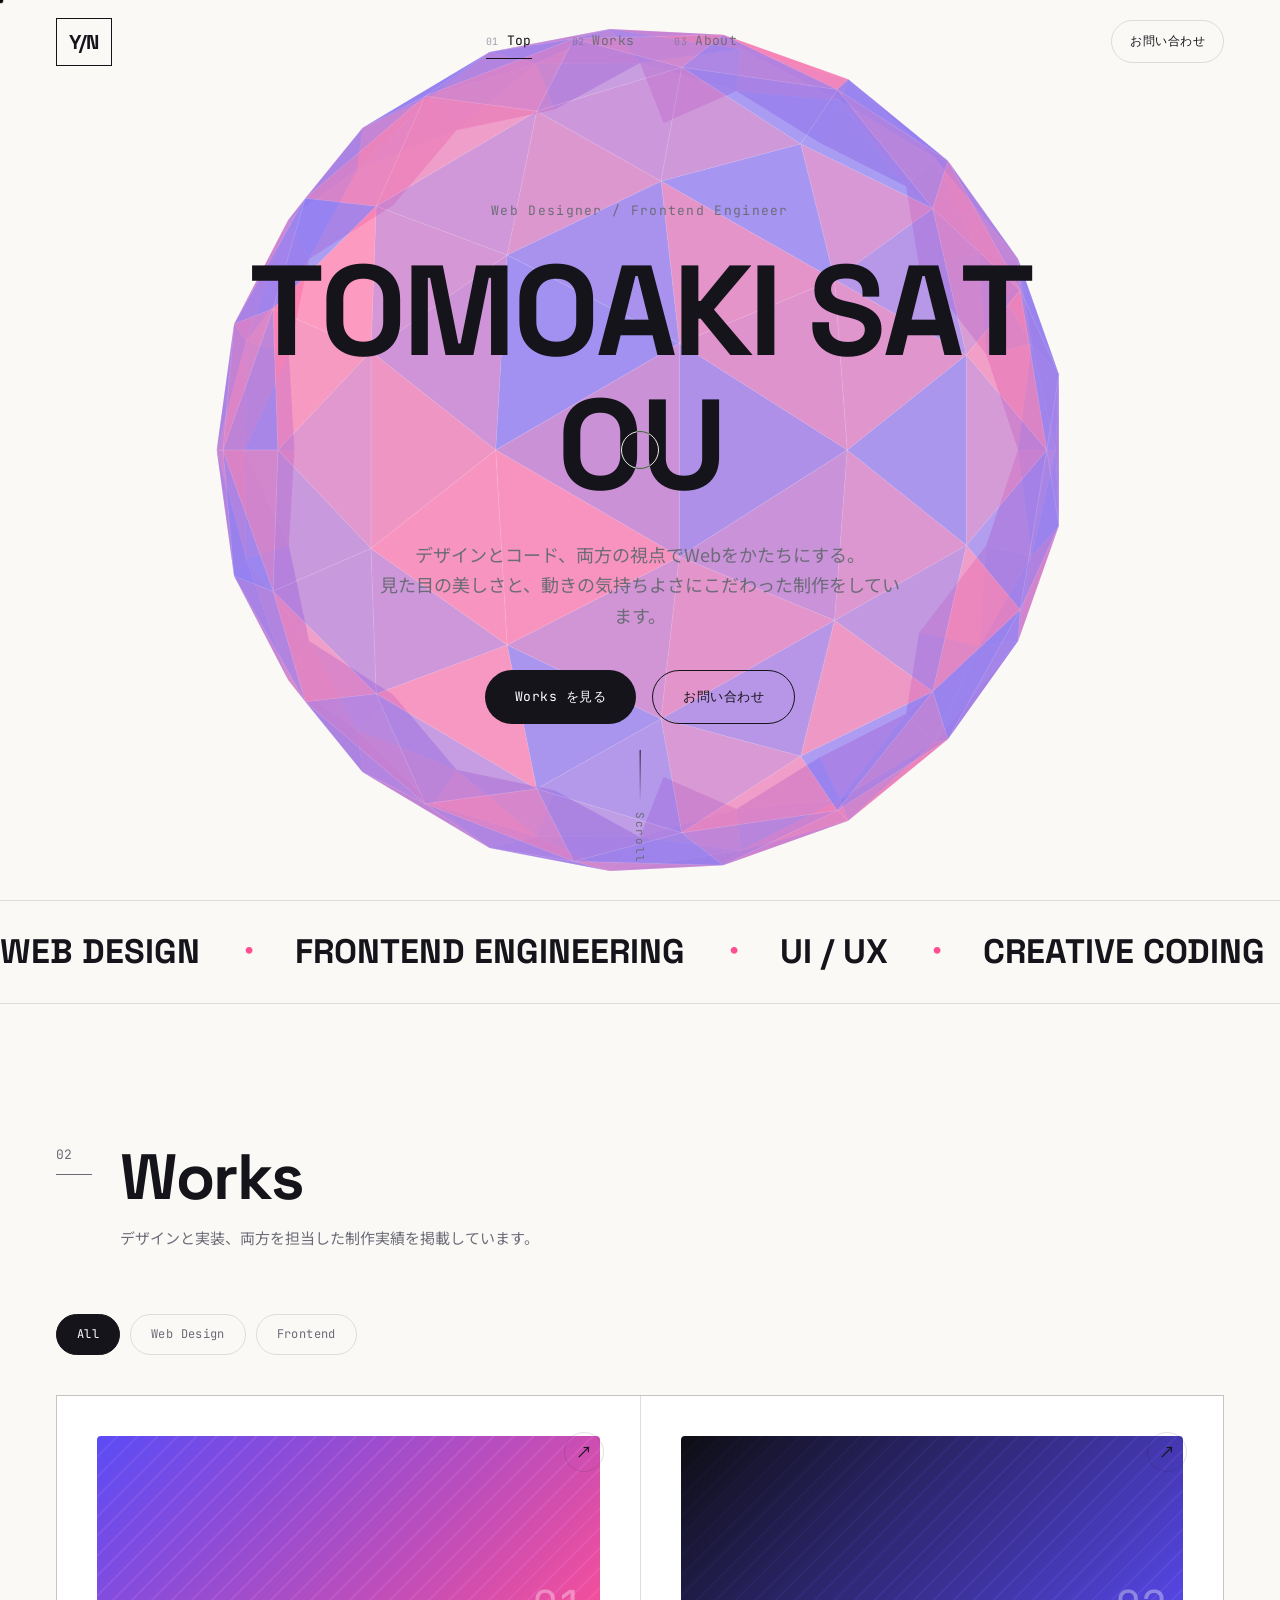
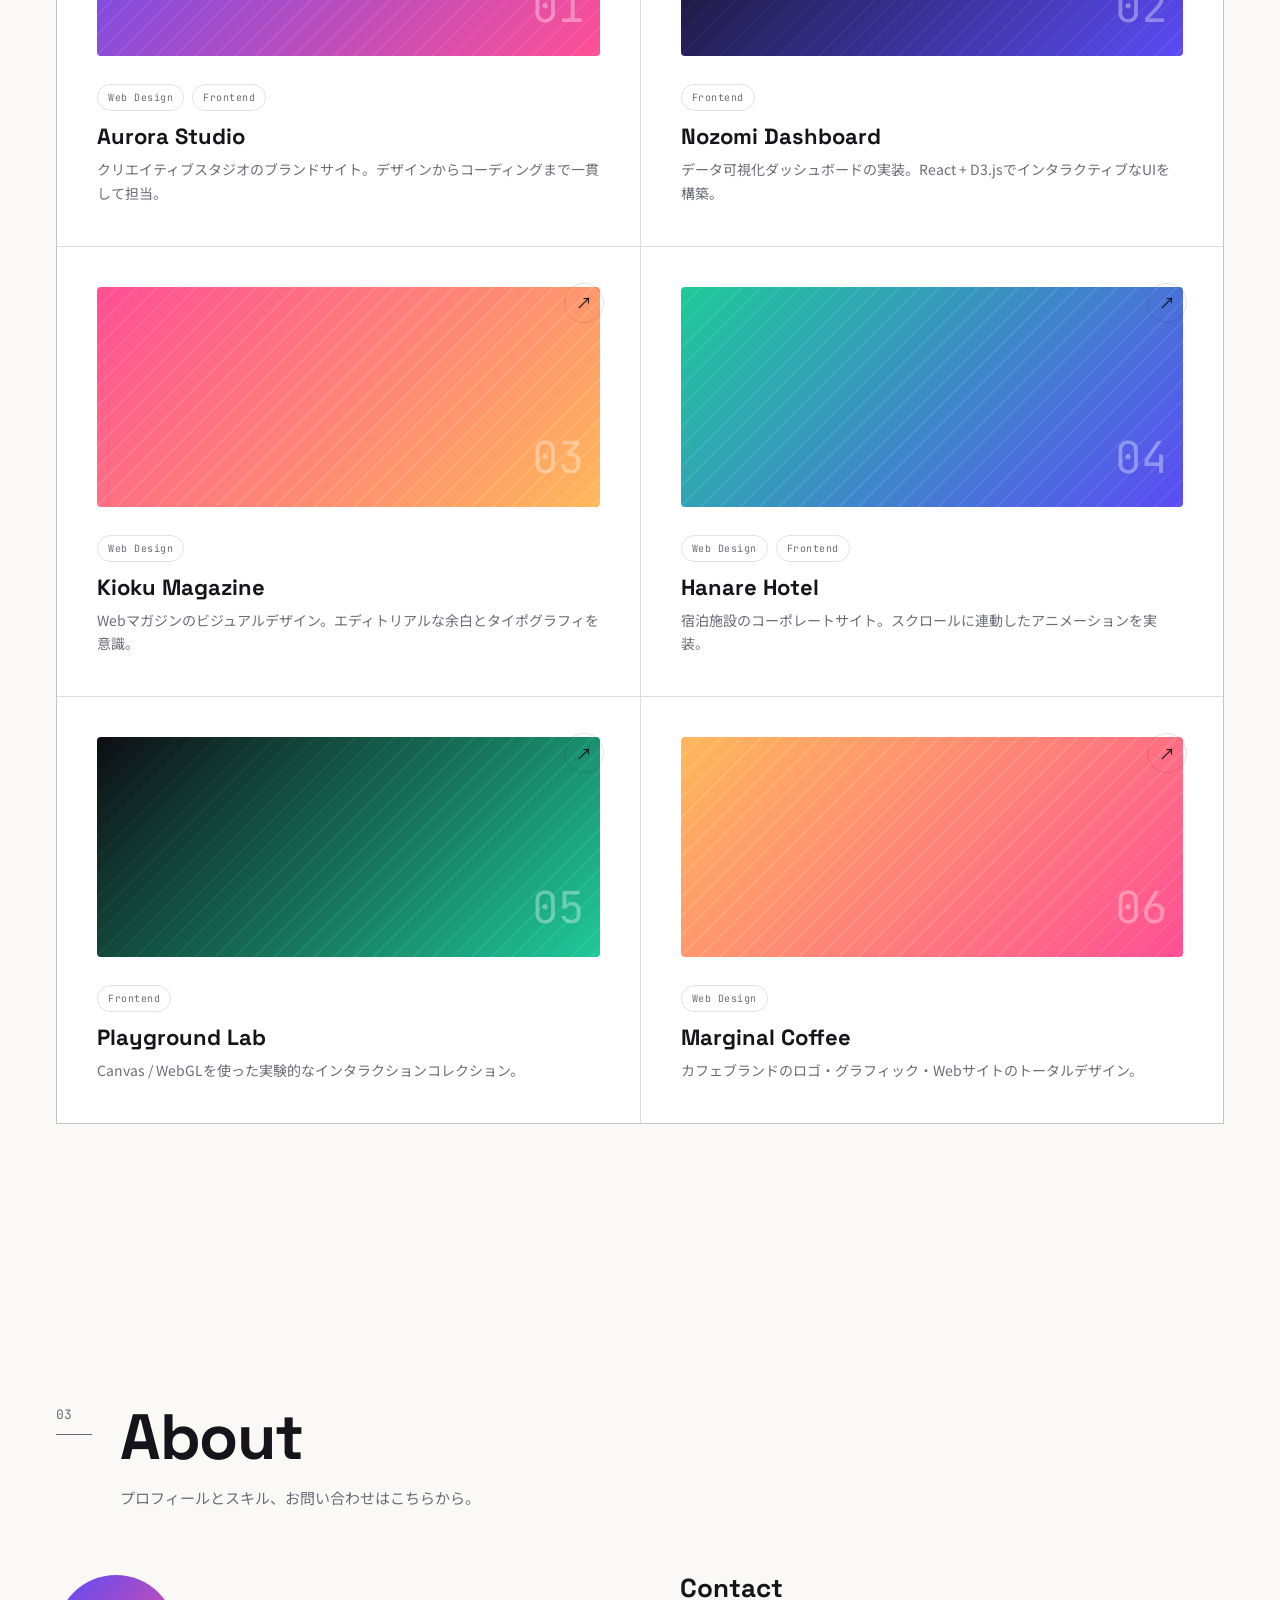
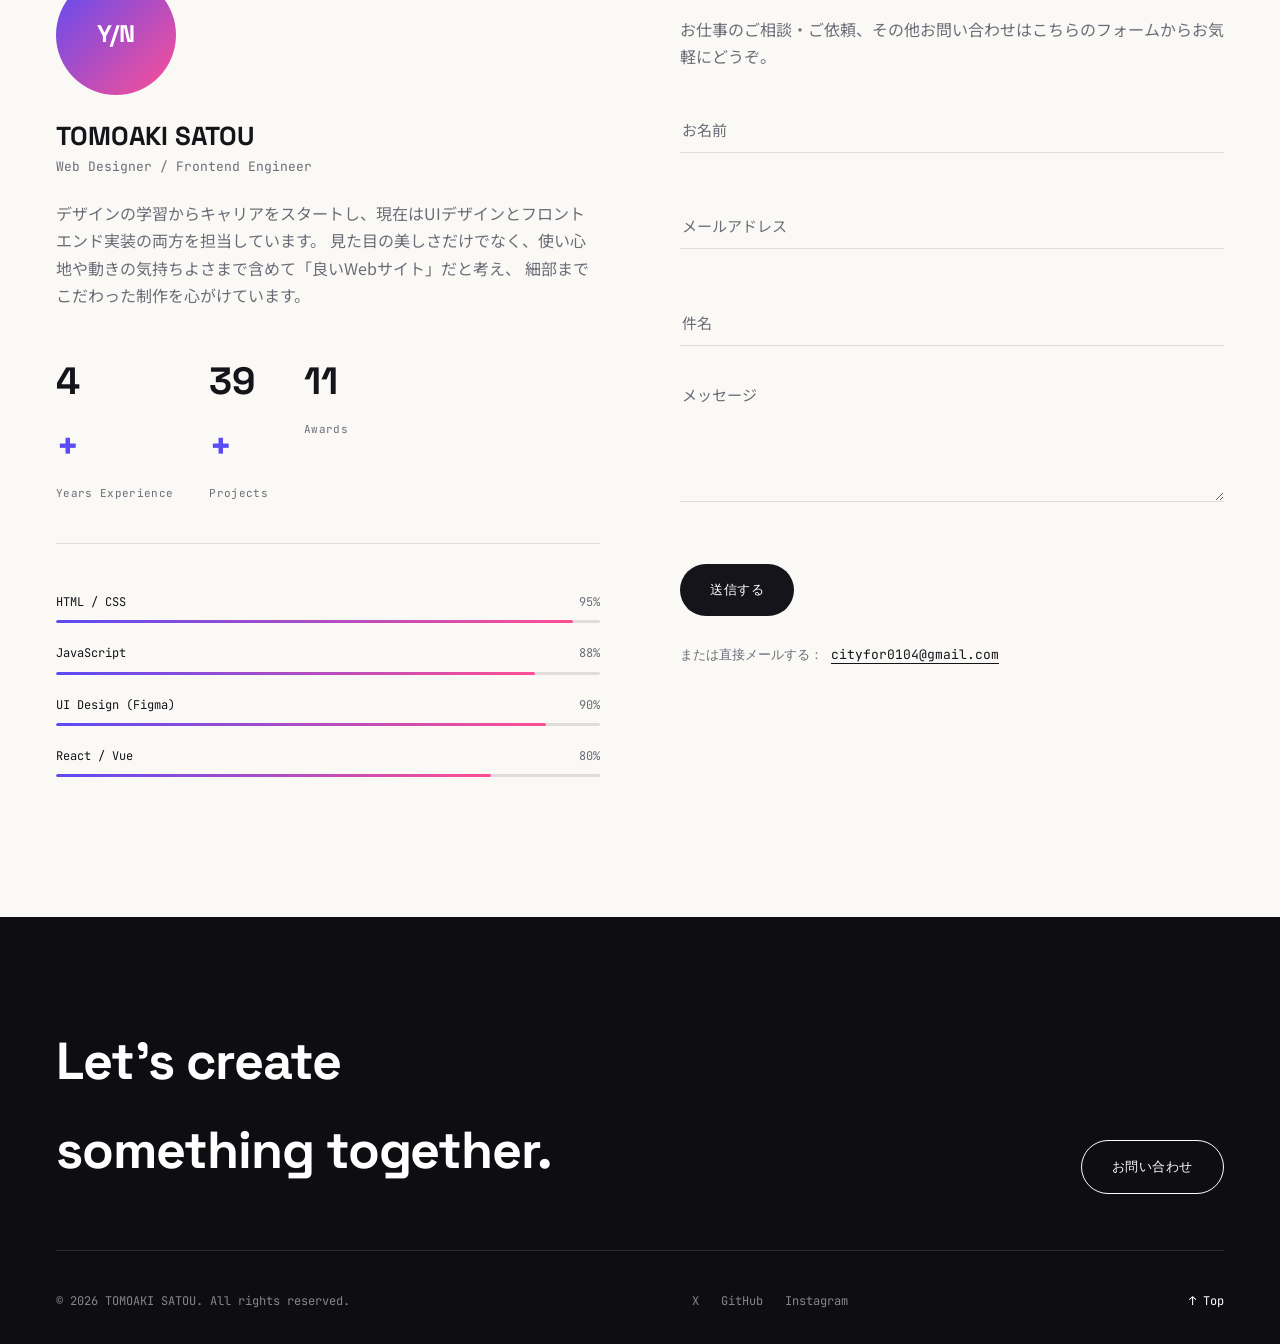
==== commit 27db250c: "YOUR NAMEをTOMOAKI SATOUに変更" ====
--- a/index.html
+++ b/index.html
@@ -3,7 +3,7 @@
 <head>
 <meta charset="UTF-8">
 <meta name="viewport" content="width=device-width, initial-scale=1.0">
-<title>YOUR NAME | Web Designer & Frontend Engineer</title>
+<title>TOMOAKI SATOU | Web Designer & Frontend Engineer</title>
 <meta name="description" content="Webデザイナー / フロントエンドエンジニアのポートフォリオサイト。制作実績とお問い合わせ。">
 <link rel="preconnect" href="https://fonts.googleapis.com">
 <link rel="preconnect" href="https://fonts.gstatic.com" crossorigin>
@@ -60,7 +60,7 @@
 
     <div class="hero-inner">
       <p class="hero-eyebrow reveal-line">Web Designer&nbsp;/&nbsp;Frontend Engineer</p>
-      <h1 class="hero-title" id="heroTitle" data-split>YOUR NAME</h1>
+      <h1 class="hero-title" id="heroTitle" data-split>TOMOAKI SATOU</h1>
       <p class="hero-desc reveal-line">
         デザインとコード、両方の視点でWebをかたちにする。<br>
         見た目の美しさと、動きの気持ちよさにこだわった制作をしています。
@@ -124,7 +124,7 @@
         <div class="about-photo">
           <span>Y/N</span>
         </div>
-        <h3>YOUR NAME</h3>
+        <h3>TOMOAKI SATOU</h3>
         <p class="about-role">Web Designer / Frontend Engineer</p>
         <p class="about-text">
           デザインの学習からキャリアをスタートし、現在はUIデザインとフロントエンド実装の両方を担当しています。
@@ -217,7 +217,7 @@
     <a href="#about" class="btn btn-outline btn-invert magnetic" data-cursor="hover"><span>お問い合わせ</span></a>
   </div>
   <div class="footer-bottom">
-    <p>&copy; <span id="year"></span> YOUR NAME. All rights reserved.</p>
+    <p>&copy; <span id="year"></span> TOMOAKI SATOU. All rights reserved.</p>
     <div class="socials">
       <a href="#" target="_blank" rel="noopener" data-cursor="hover">X</a>
       <a href="#" target="_blank" rel="noopener" data-cursor="hover">GitHub</a>
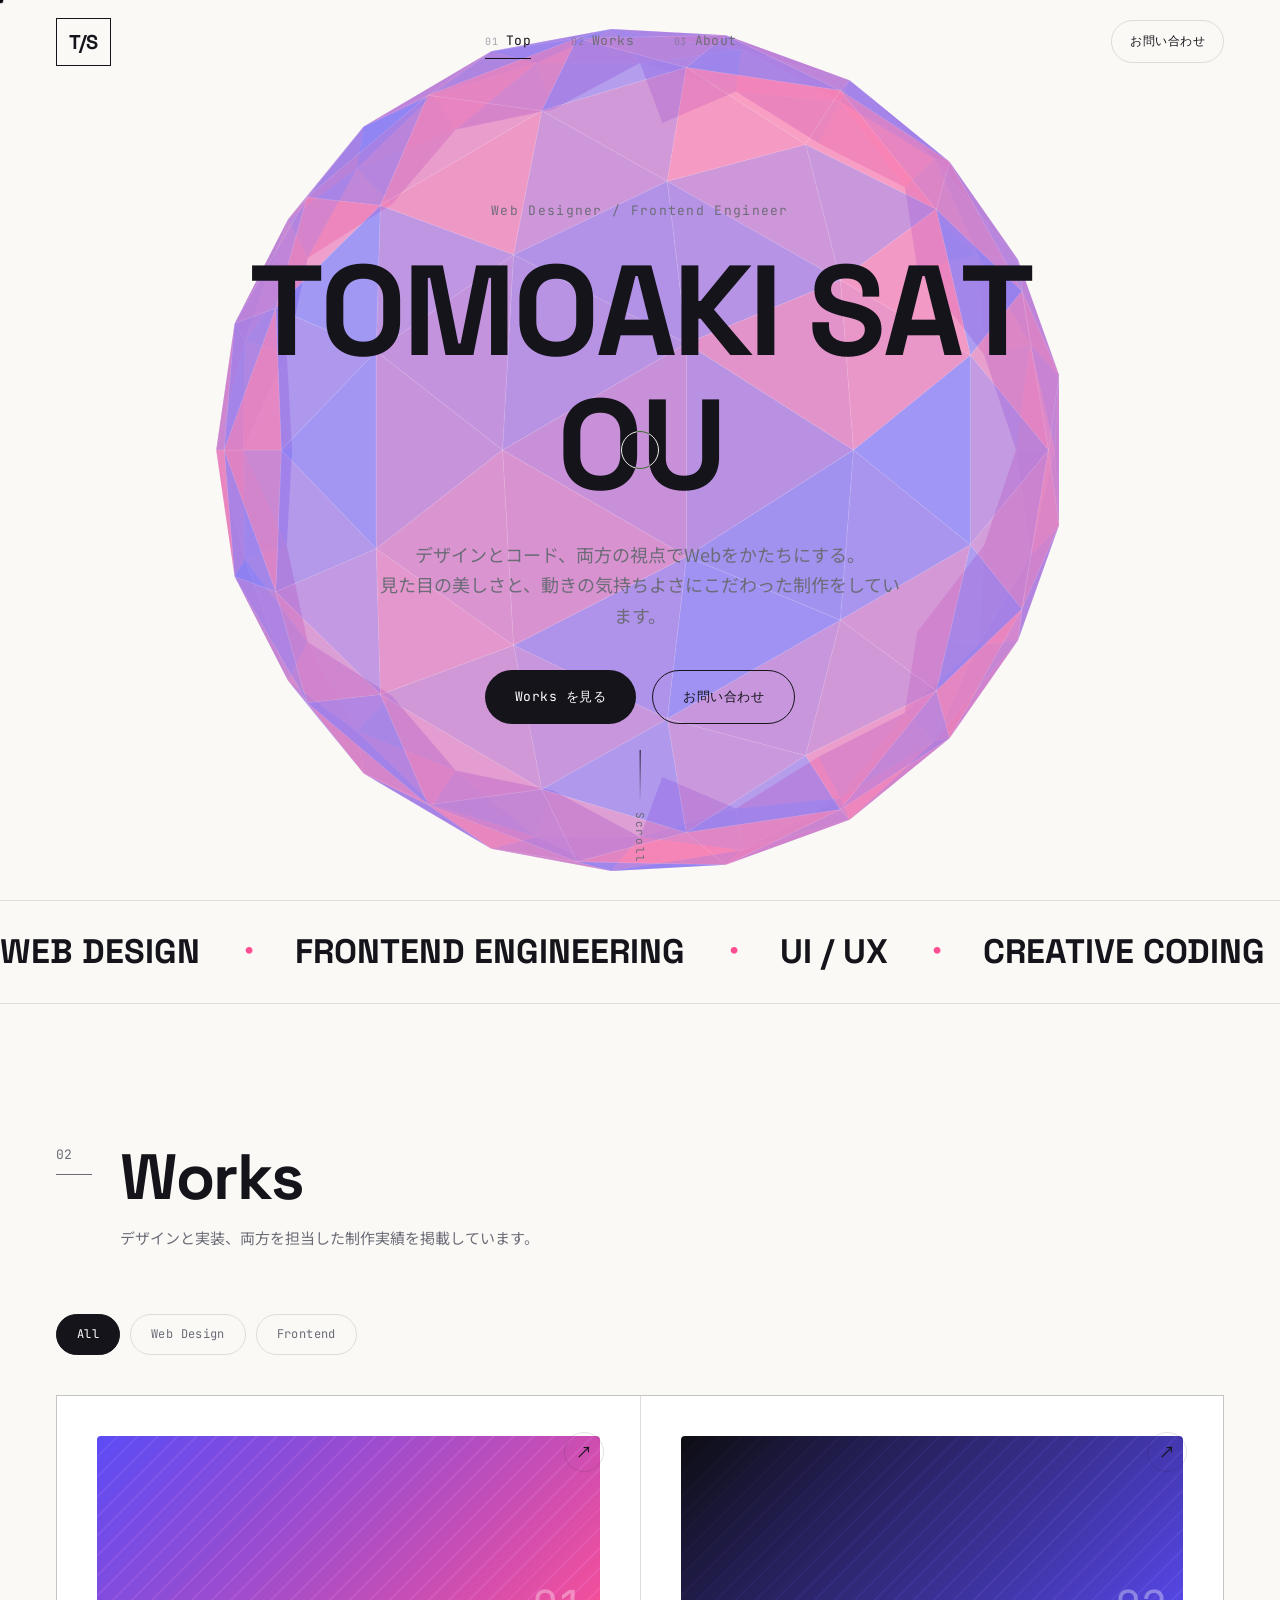
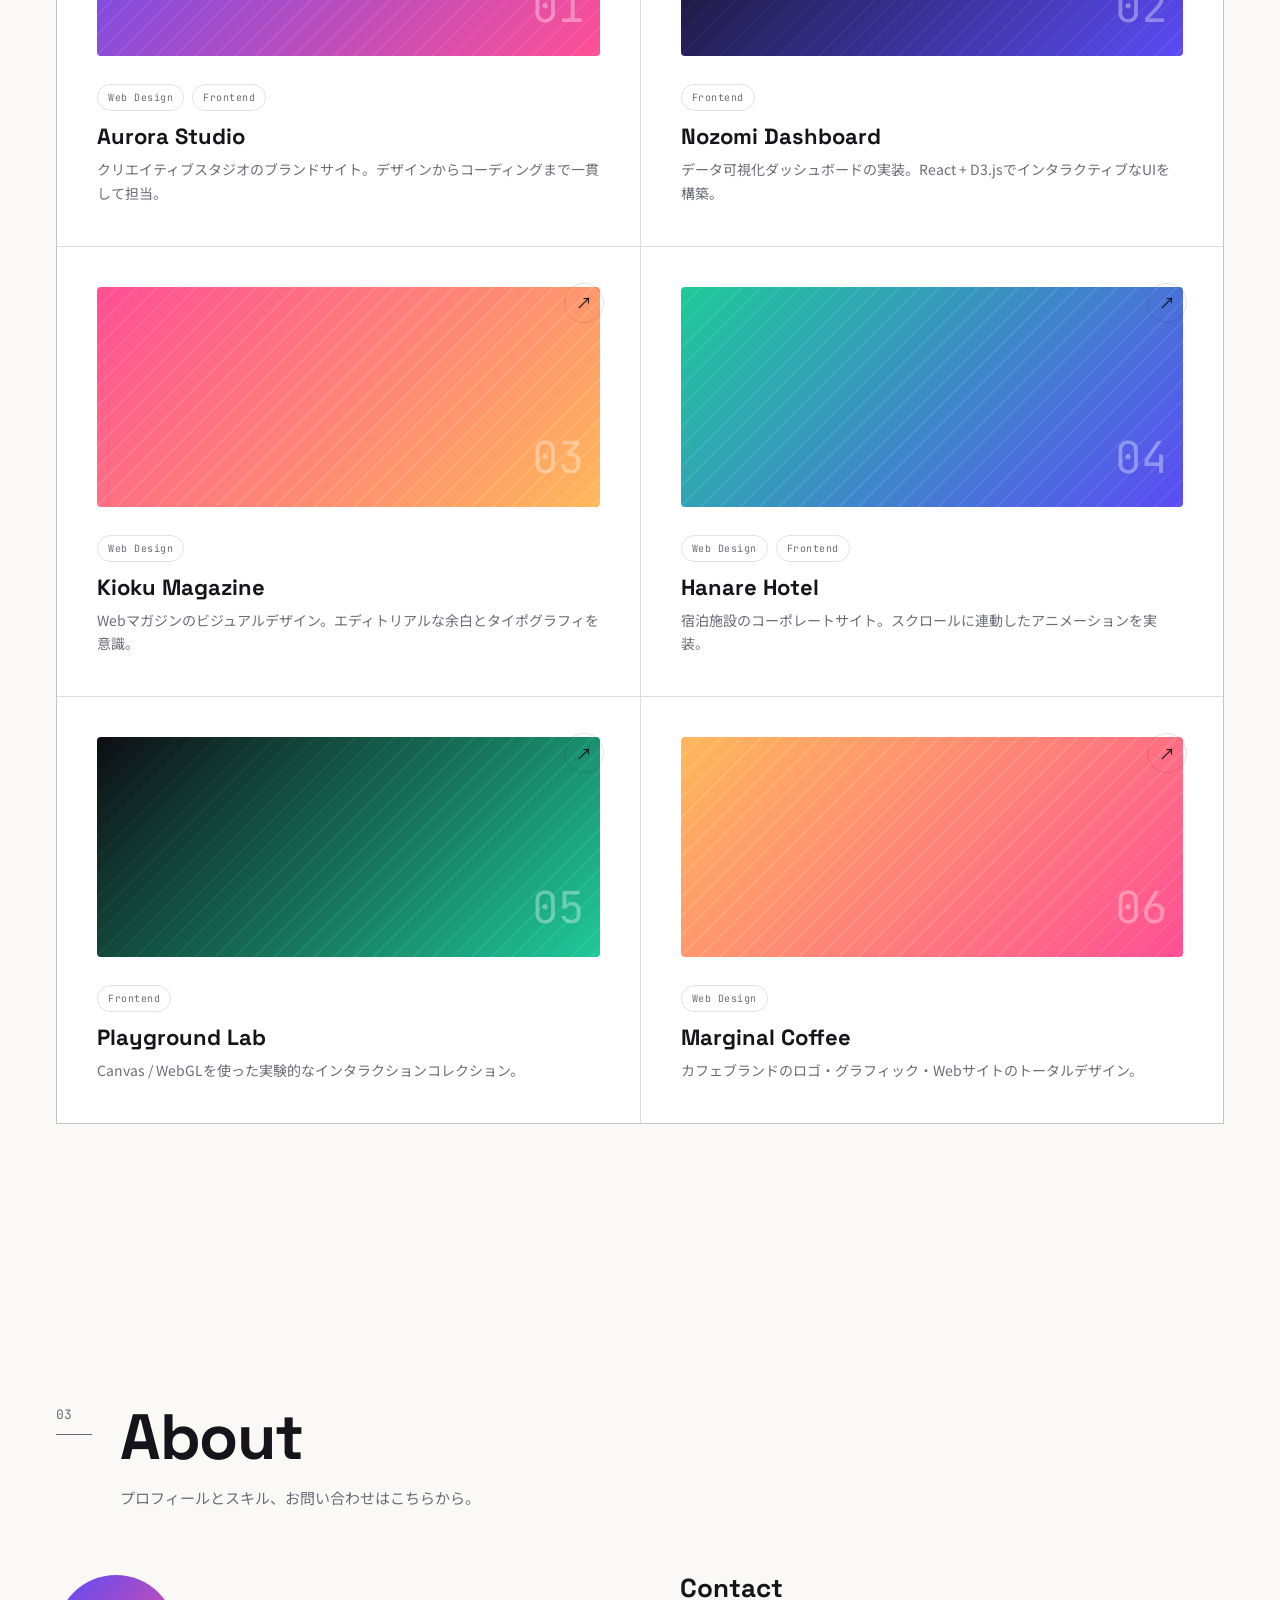
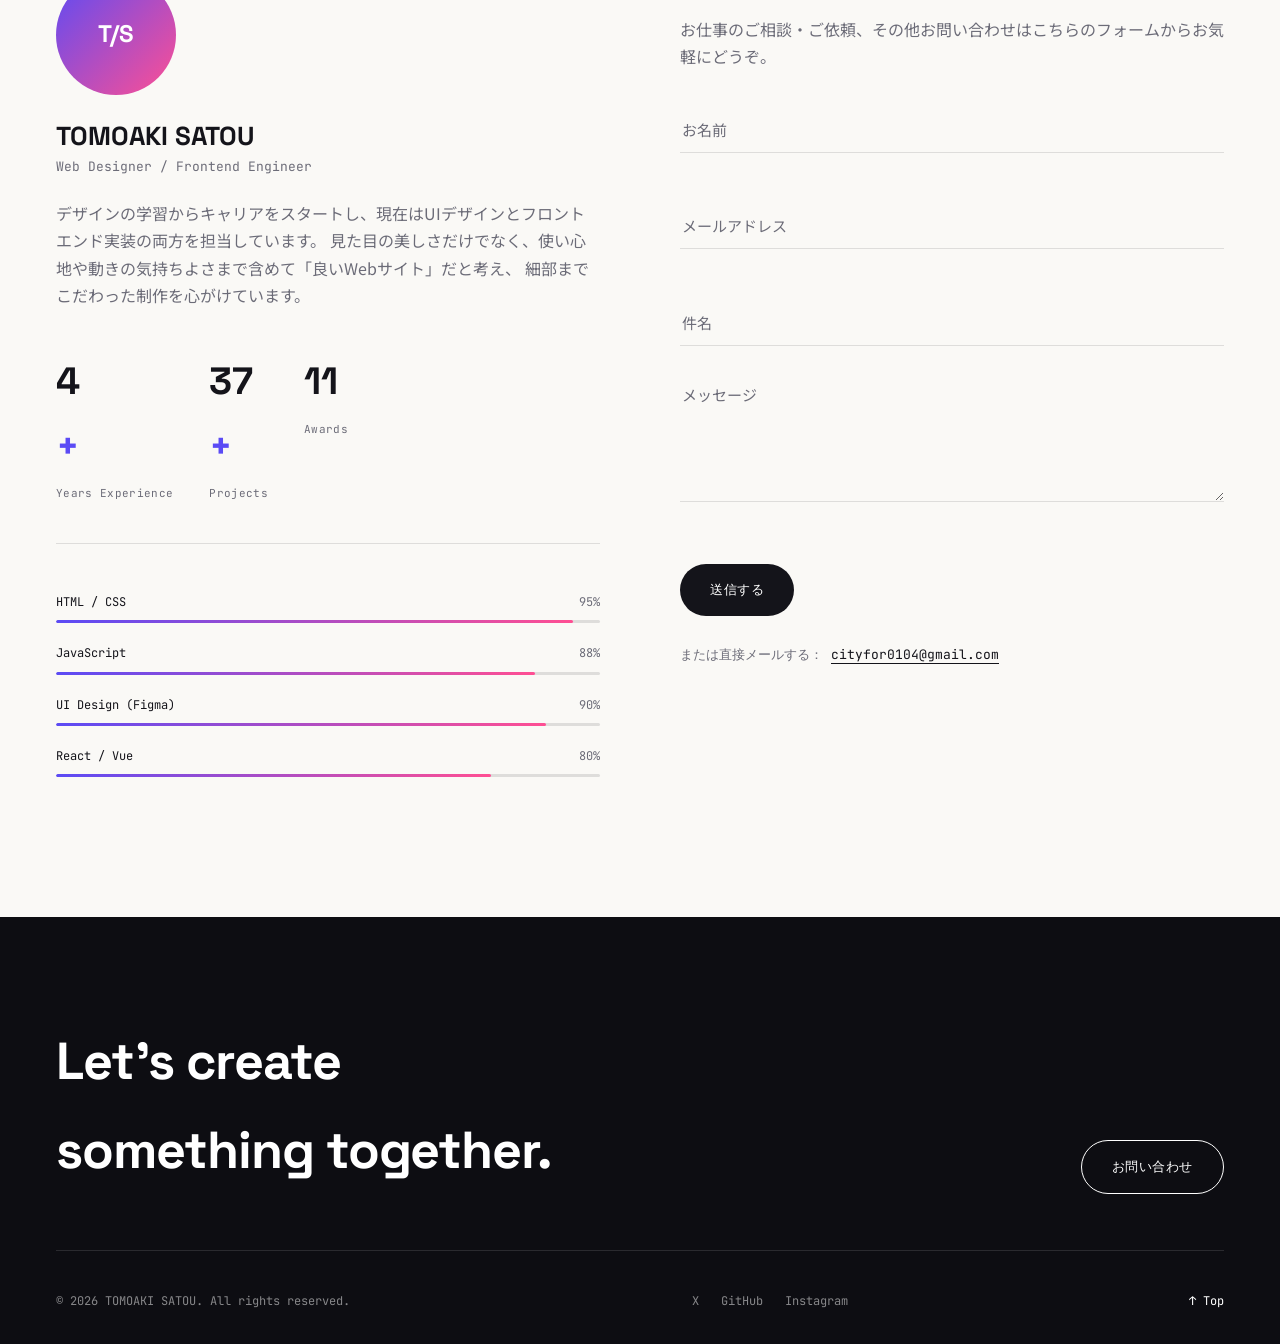
==== commit 21fe7798: "Y/NからT/Sに変更" ====
--- a/index.html
+++ b/index.html
@@ -13,7 +13,7 @@
 <body>
 
 <div class="loader" id="loader">
-  <div class="loader-mark">Y<span>/</span>N</div>
+  <div class="loader-mark">T<span>/</span>S</div>
   <div class="loader-count"><span id="loaderPct">0</span>%</div>
   <div class="loader-bar"><span id="loaderBar"></span></div>
 </div>
@@ -25,7 +25,7 @@
 
 <header class="header" id="siteHeader">
   <a href="#top" class="logo magnetic" data-cursor="hover">
-    <span class="logo-mark">Y/N</span>
+    <span class="logo-mark">T/S</span>
   </a>
 
   <nav class="nav" aria-label="Main navigation">
@@ -122,7 +122,7 @@
     <div class="about-grid">
       <div class="about-profile reveal">
         <div class="about-photo">
-          <span>Y/N</span>
+          <span>T/S</span>
         </div>
         <h3>TOMOAKI SATOU</h3>
         <p class="about-role">Web Designer / Frontend Engineer</p>
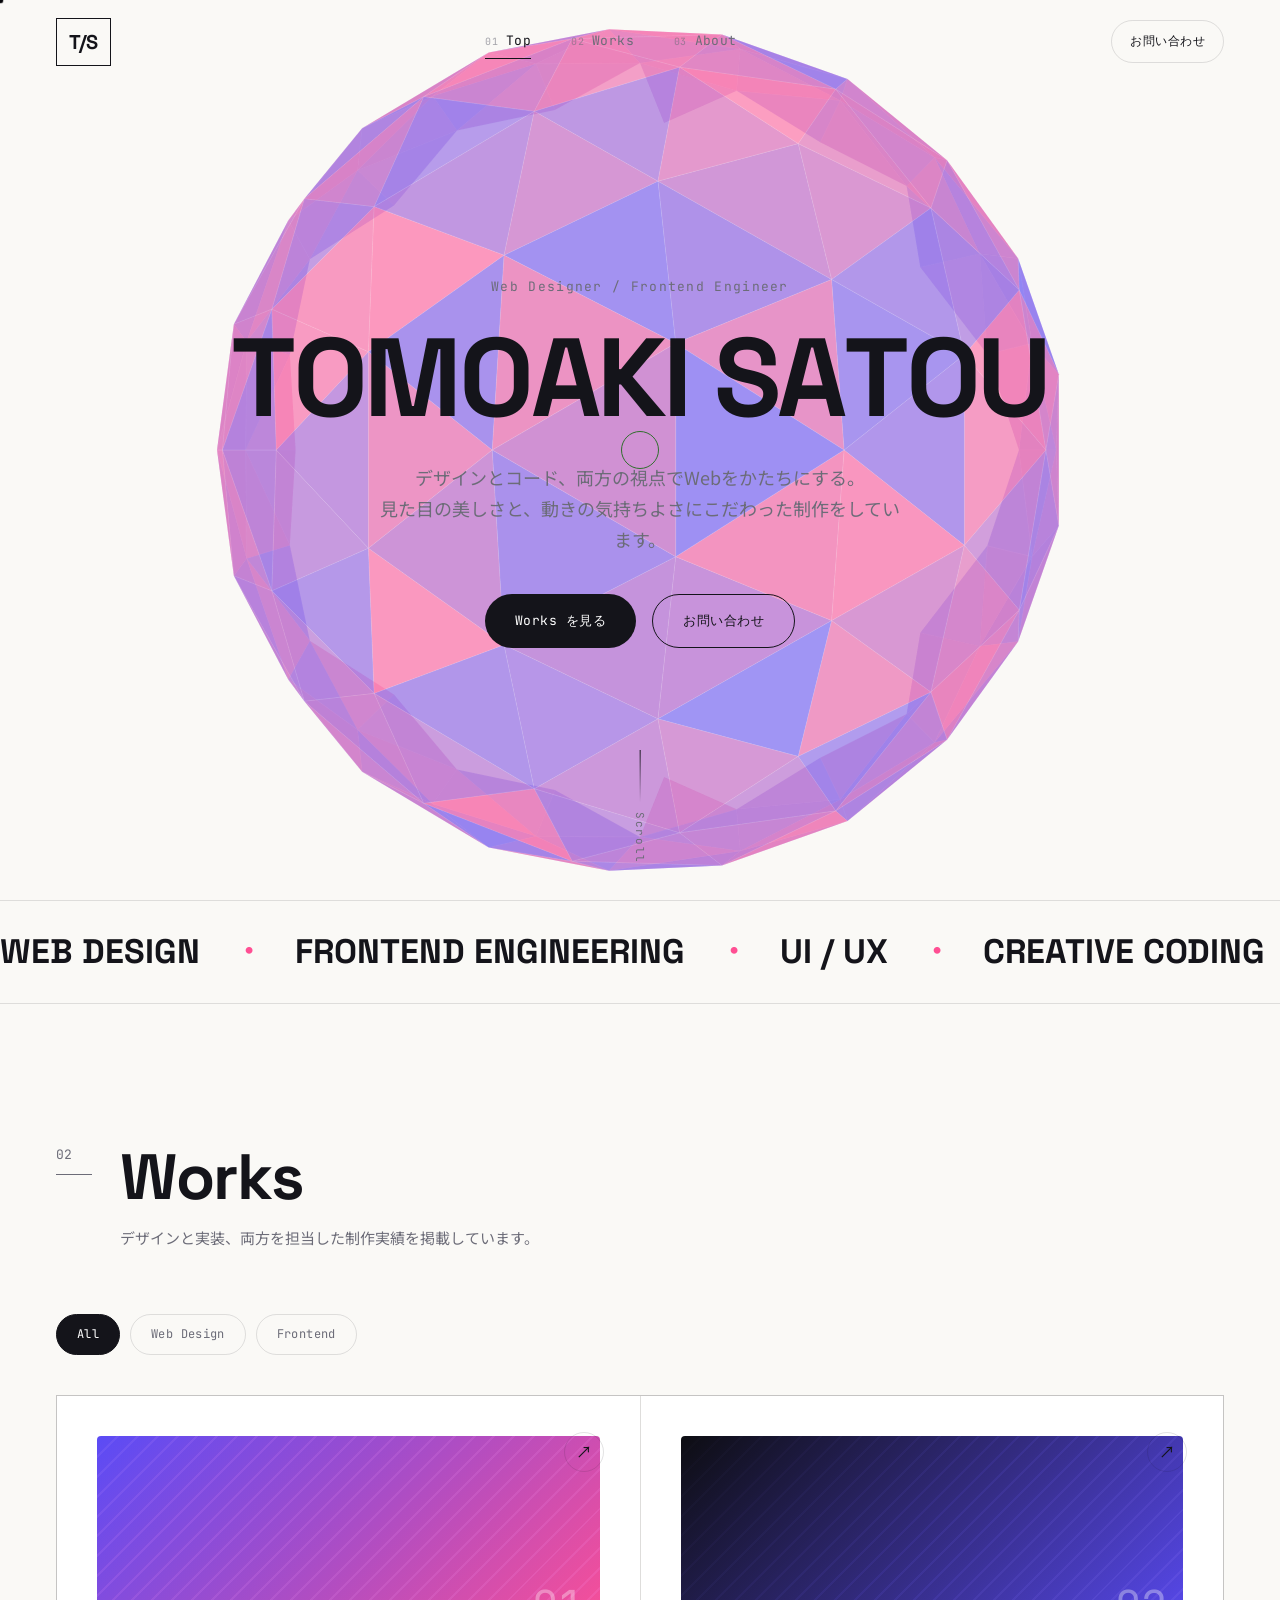
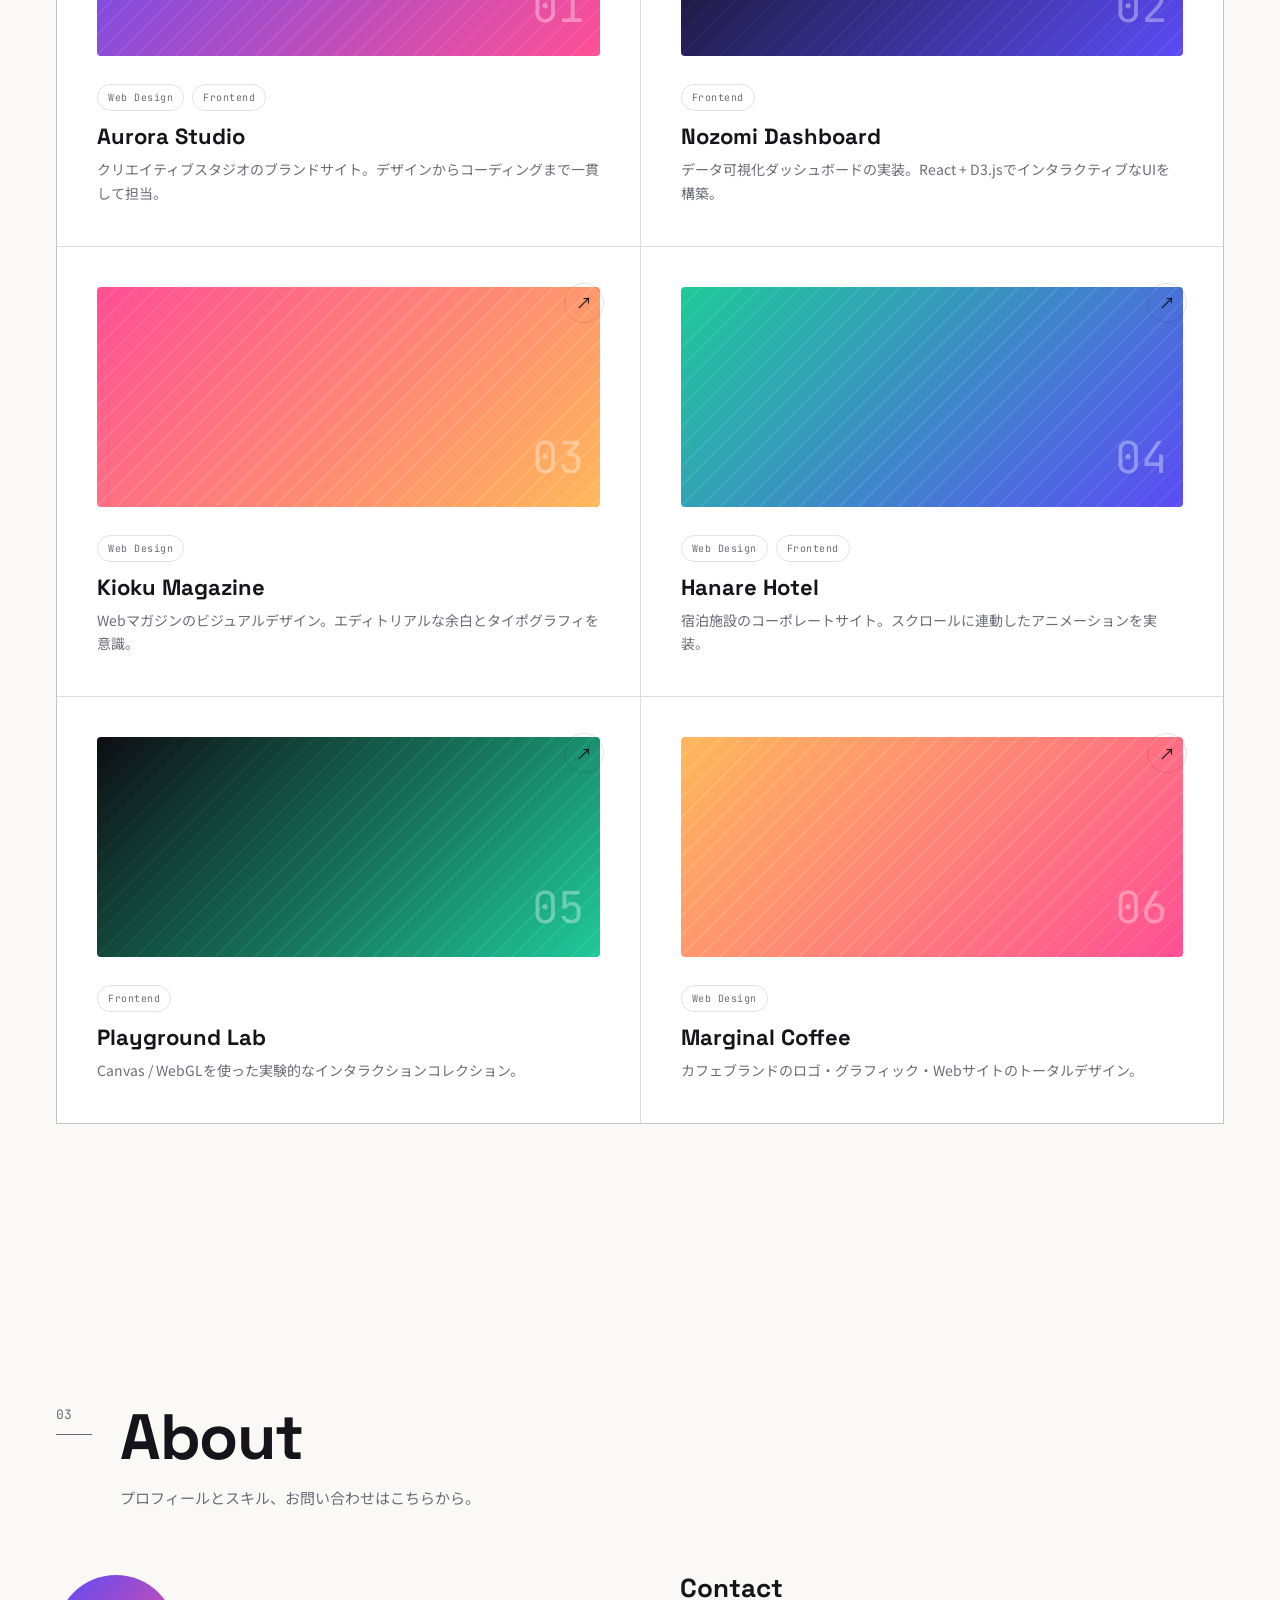
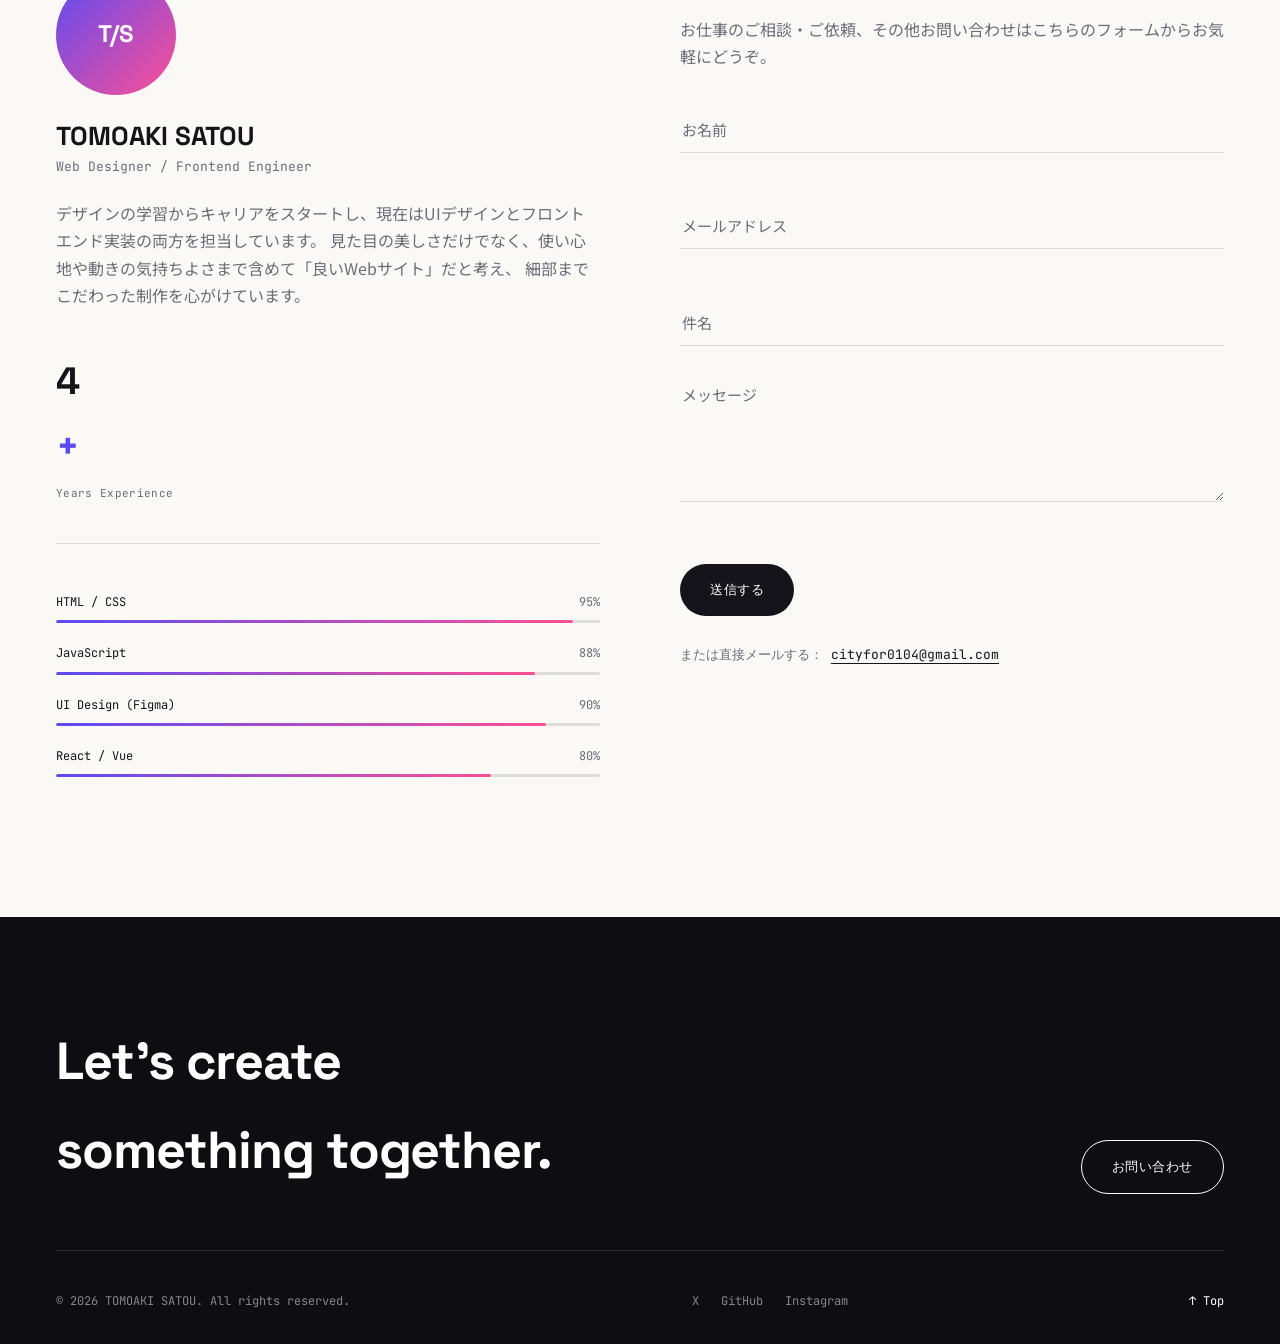
==== commit 8eceeef6: "statsプロジェクト・受賞歴削除" ====
--- a/index.html
+++ b/index.html
@@ -137,14 +137,14 @@
             <span class="stat-num" data-count="5">0</span><span class="stat-suffix">+</span>
             <small>Years Experience</small>
           </li>
-          <li>
+          <!-- <li>
             <span class="stat-num" data-count="40">0</span><span class="stat-suffix">+</span>
             <small>Projects</small>
           </li>
           <li>
             <span class="stat-num" data-count="12">0</span><span class="stat-suffix"></span>
             <small>Awards</small>
-          </li>
+          </li> -->
         </ul>
 
         <div class="skills">
--- a/css/style.css
+++ b/css/style.css
@@ -294,7 +294,7 @@
     margin-bottom:22px;
   }
   .hero-title{
-    font-size:clamp(52px,10vw,128px);
+    font-size:clamp(50px,10vw,111px);
     letter-spacing:-.03em;
     margin-bottom:26px;
     mix-blend-mode:multiply;
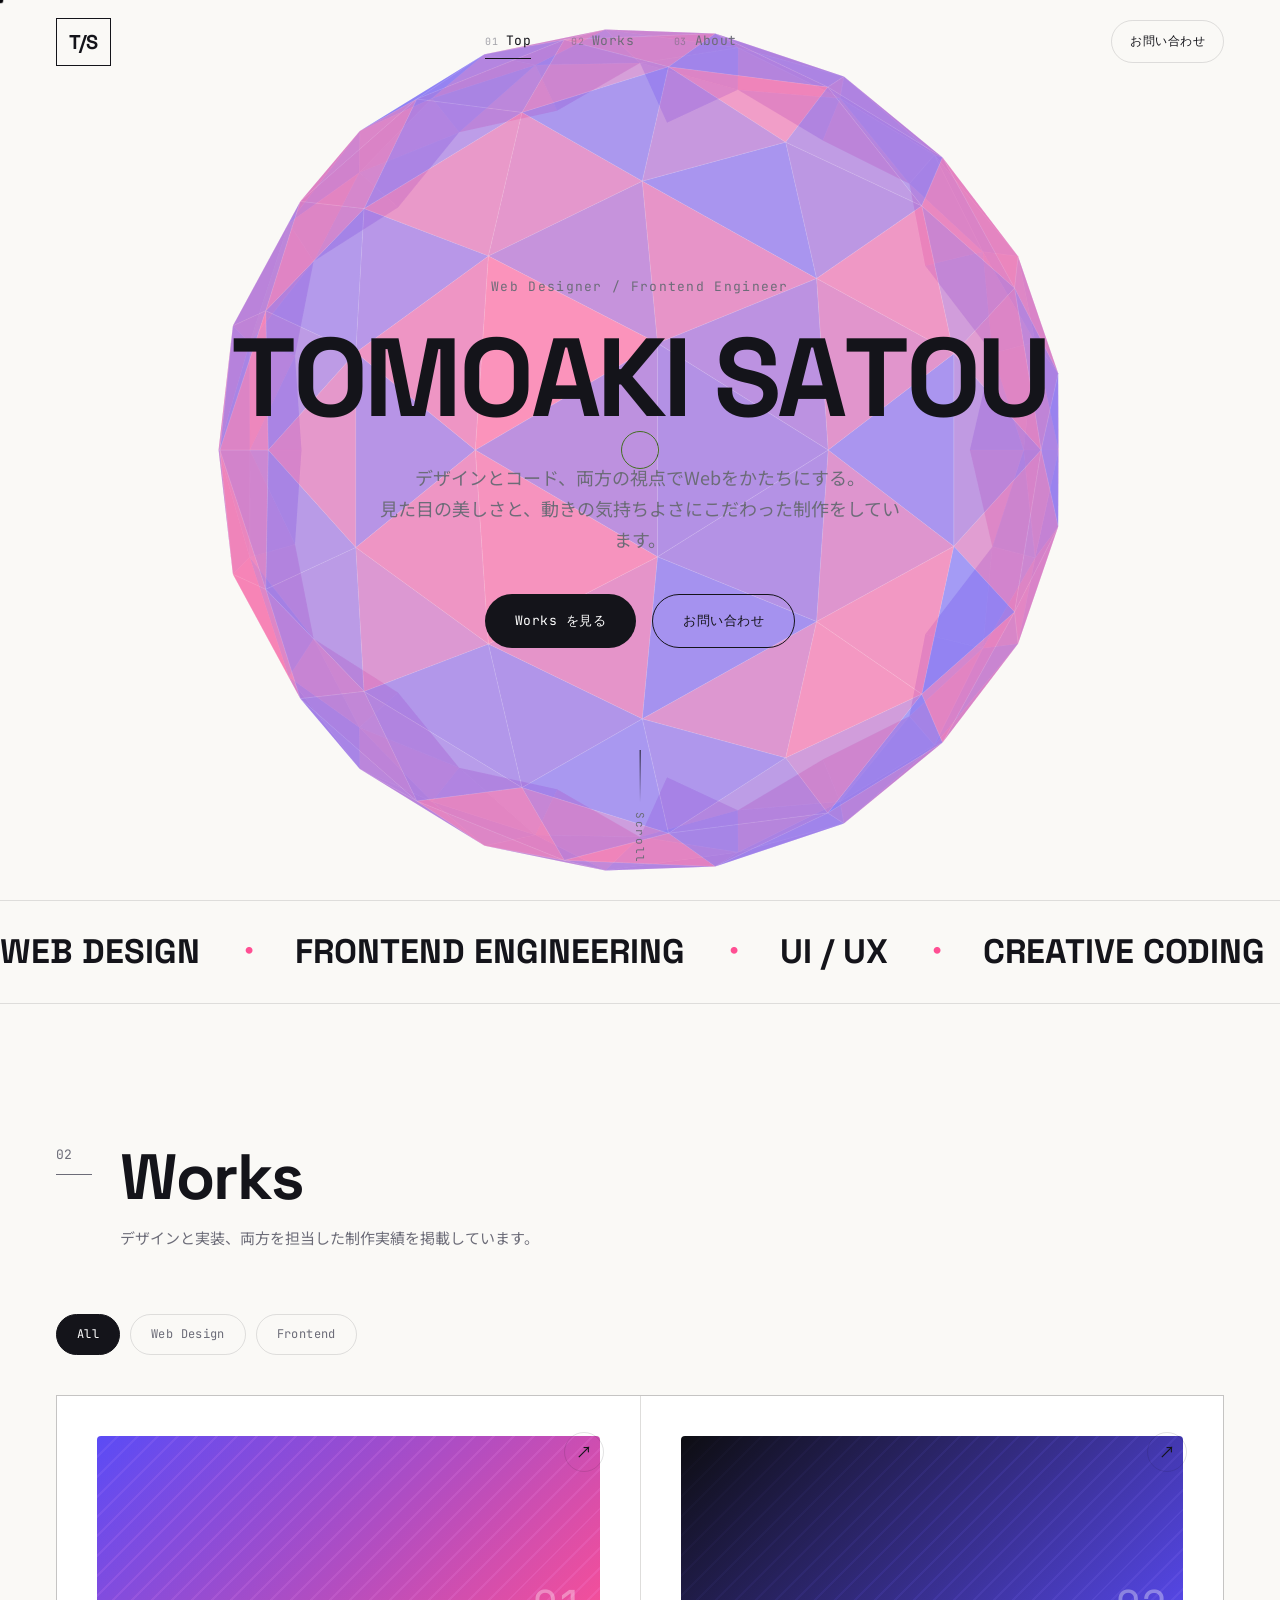
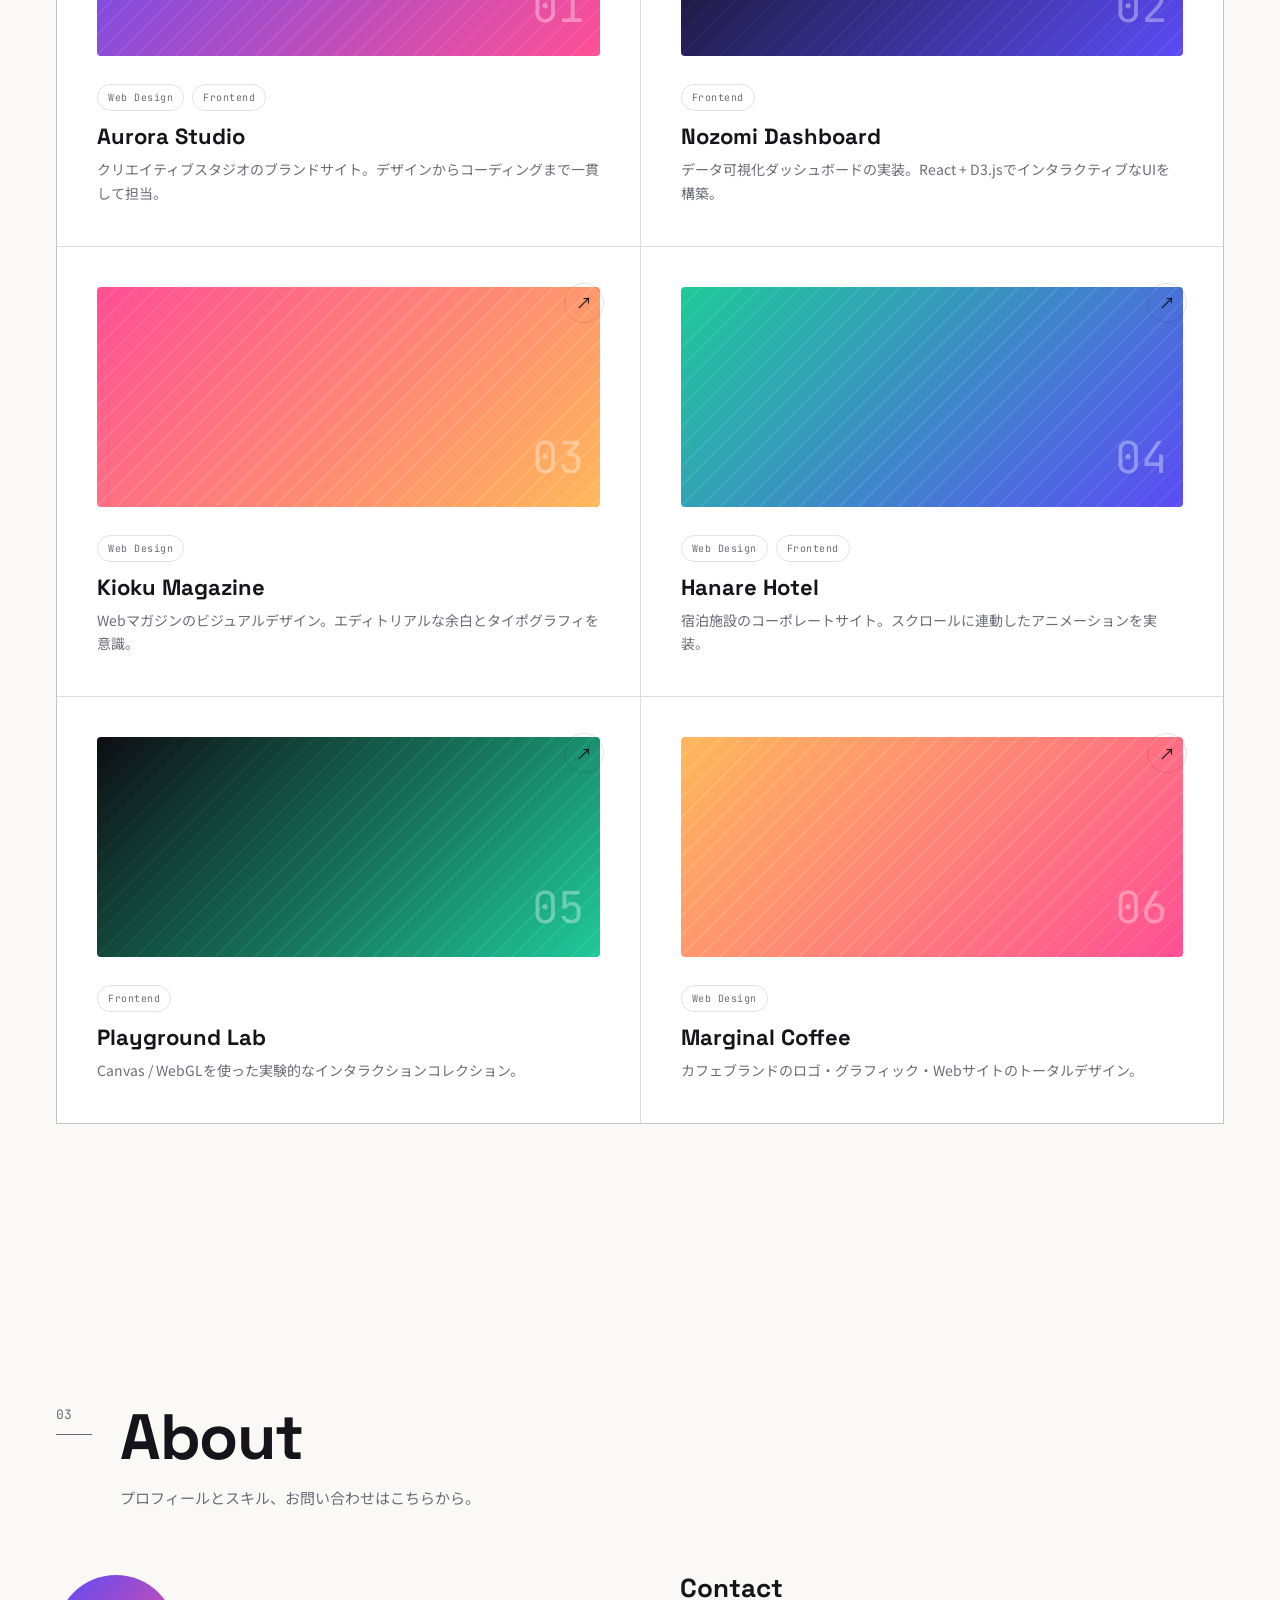
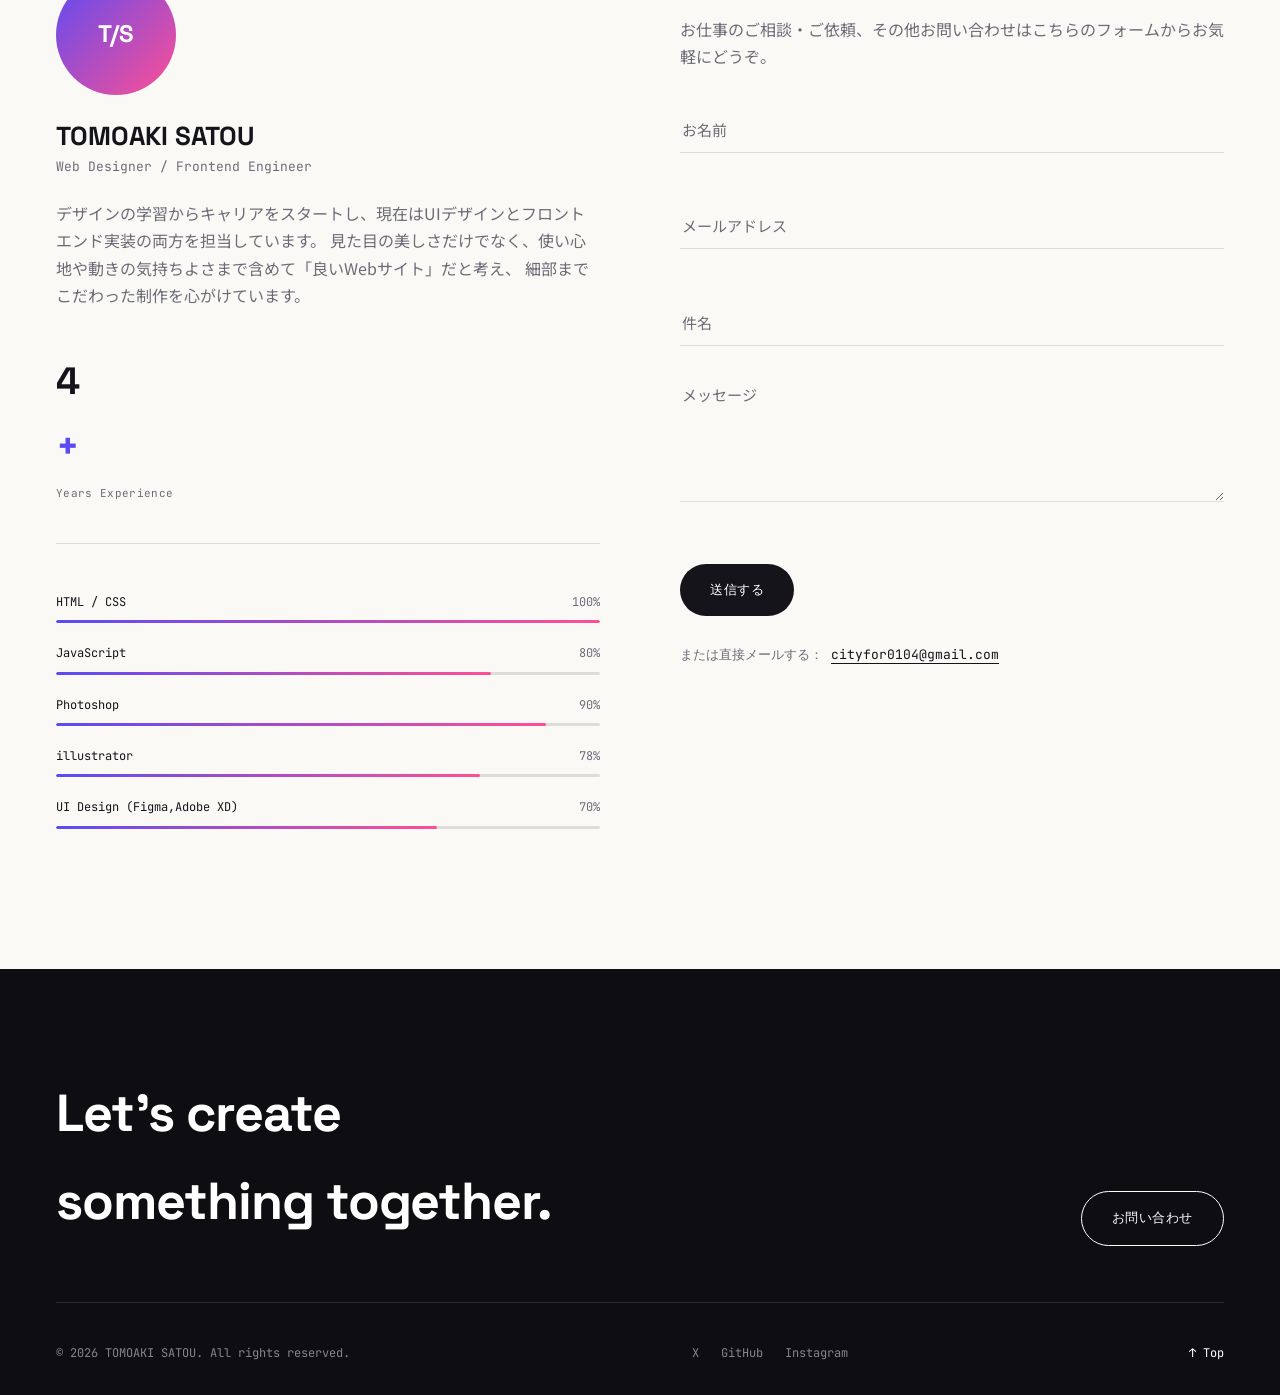
==== commit 241d57c8: "skills項目追加" ====
--- a/index.html
+++ b/index.html
@@ -149,20 +149,24 @@
 
         <div class="skills">
           <div class="skill">
-            <div class="skill-head"><span>HTML / CSS</span><span class="skill-pct">95%</span></div>
-            <div class="skill-bar"><span class="skill-fill" data-level="95"></span></div>
-          </div>
-          <div class="skill">
-            <div class="skill-head"><span>JavaScript</span><span class="skill-pct">88%</span></div>
-            <div class="skill-bar"><span class="skill-fill" data-level="88"></span></div>
-          </div>
-          <div class="skill">
-            <div class="skill-head"><span>UI Design (Figma)</span><span class="skill-pct">90%</span></div>
+            <div class="skill-head"><span>HTML / CSS</span><span class="skill-pct">100%</span></div>
+            <div class="skill-bar"><span class="skill-fill" data-level="100"></span></div>
+          </div>
+          <div class="skill">
+            <div class="skill-head"><span>JavaScript</span><span class="skill-pct">80%</span></div>
+            <div class="skill-bar"><span class="skill-fill" data-level="80"></span></div>
+          </div>
+          <div class="skill">
+            <div class="skill-head"><span>Photoshop</span><span class="skill-pct">90%</span></div>
             <div class="skill-bar"><span class="skill-fill" data-level="90"></span></div>
           </div>
           <div class="skill">
-            <div class="skill-head"><span>React / Vue</span><span class="skill-pct">80%</span></div>
-            <div class="skill-bar"><span class="skill-fill" data-level="80"></span></div>
+            <div class="skill-head"><span>illustrator</span><span class="skill-pct">78%</span></div>
+            <div class="skill-bar"><span class="skill-fill" data-level="78"></span></div>
+          </div>
+          <div class="skill">
+            <div class="skill-head"><span>UI Design (Figma,Adobe XD)</span><span class="skill-pct">70%</span></div>
+            <div class="skill-bar"><span class="skill-fill" data-level="70"></span></div>
           </div>
         </div>
       </div>
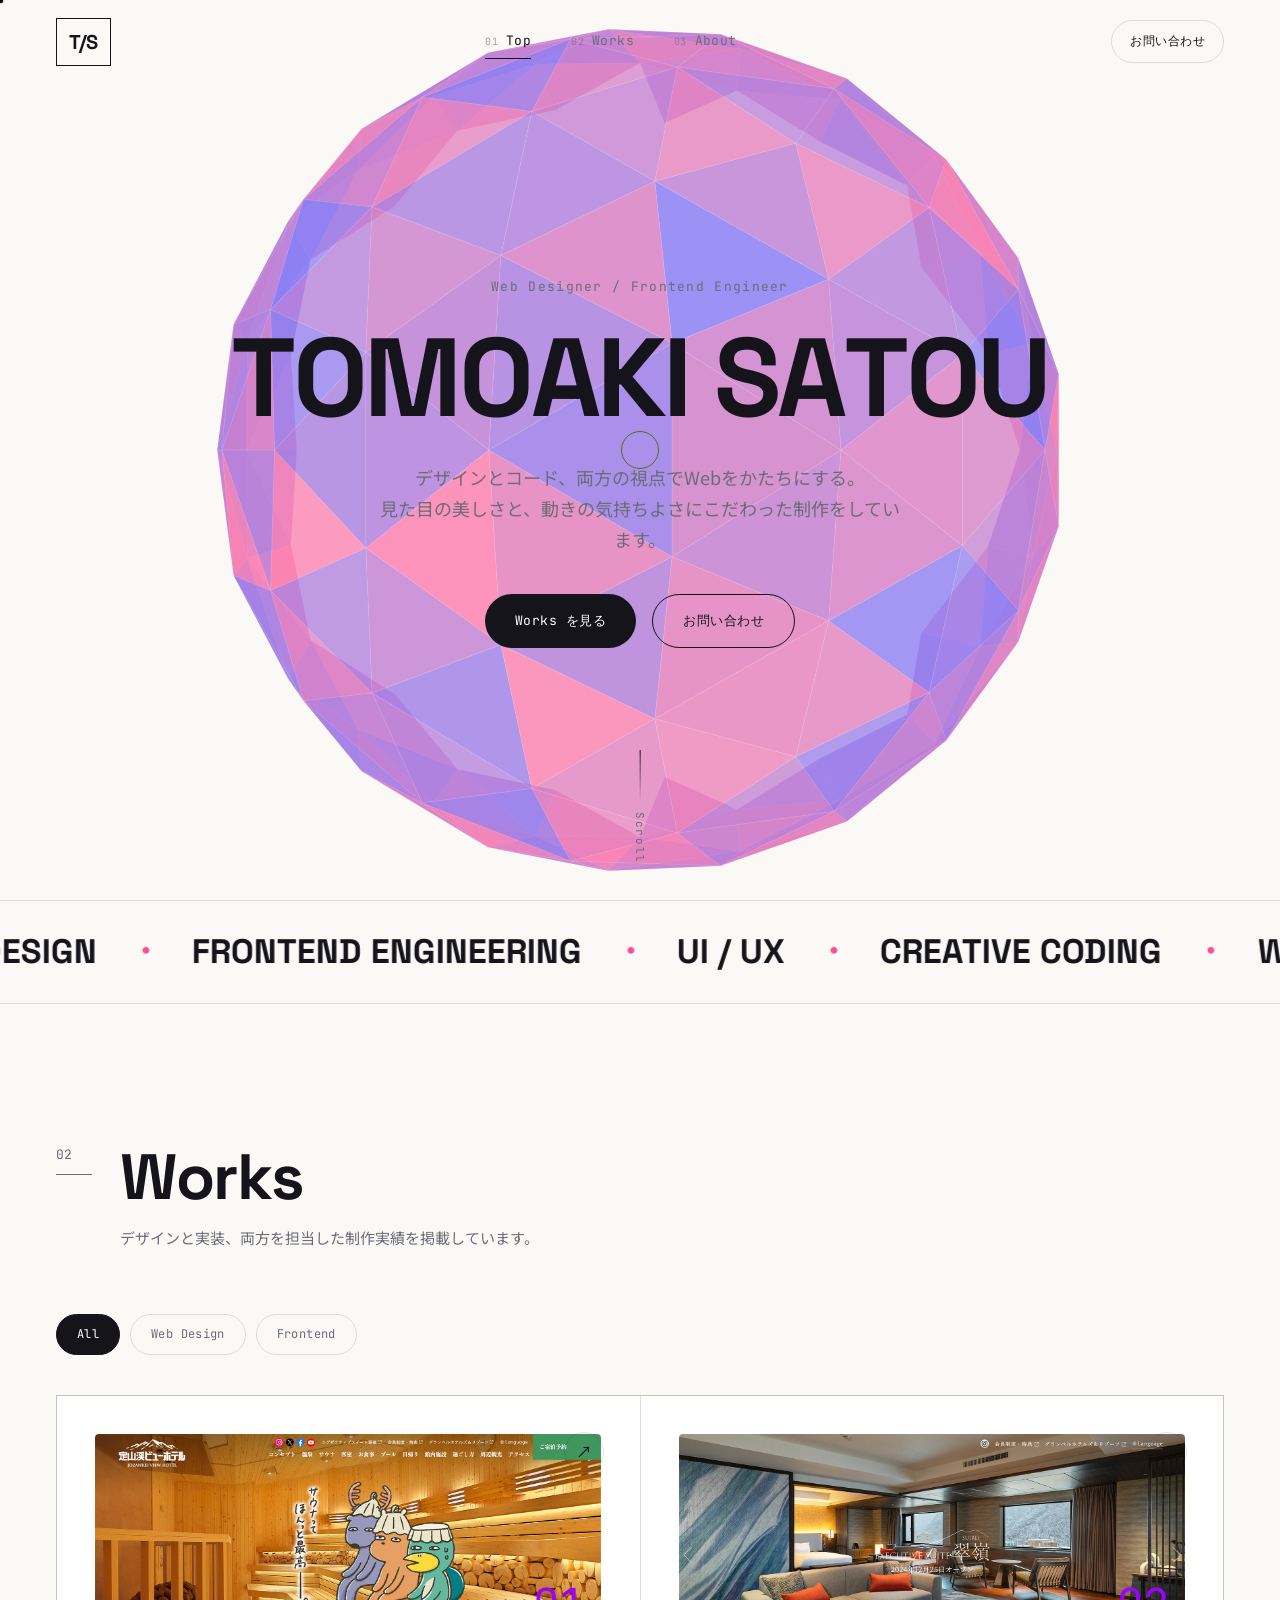
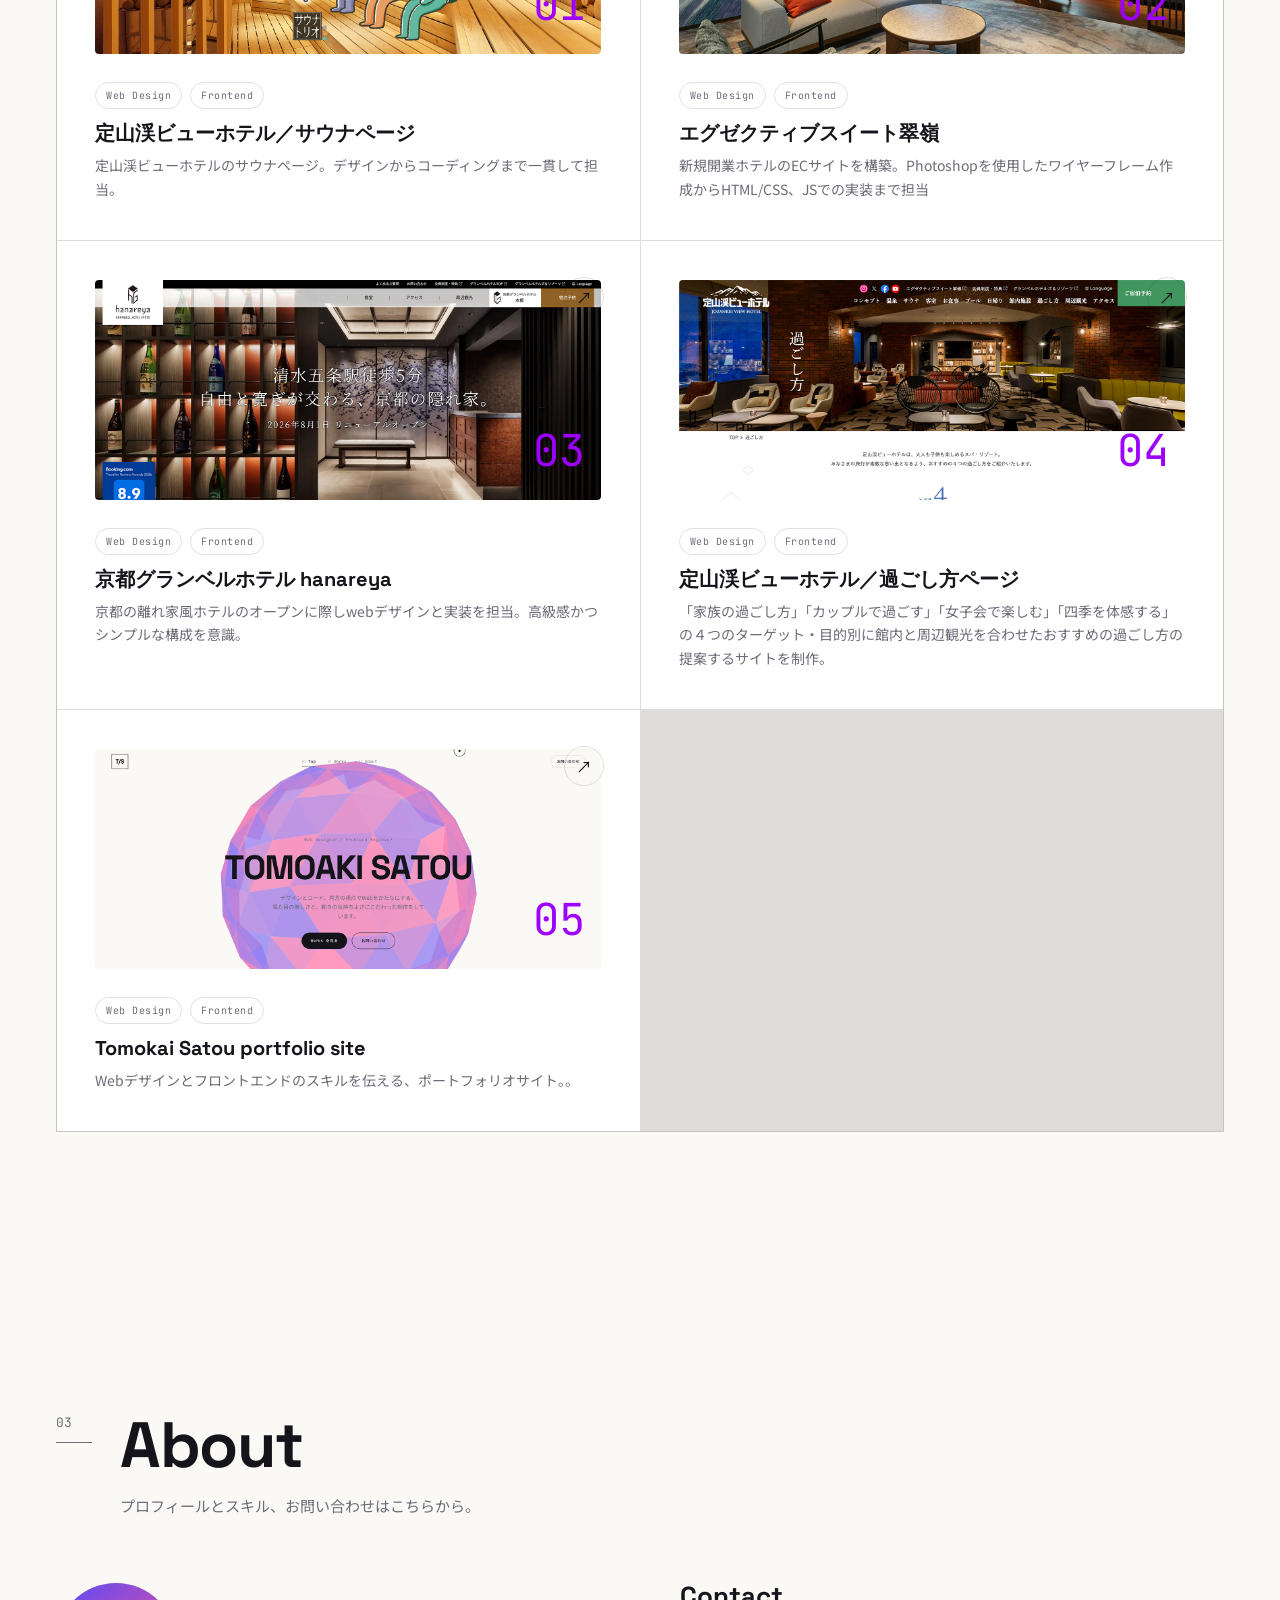
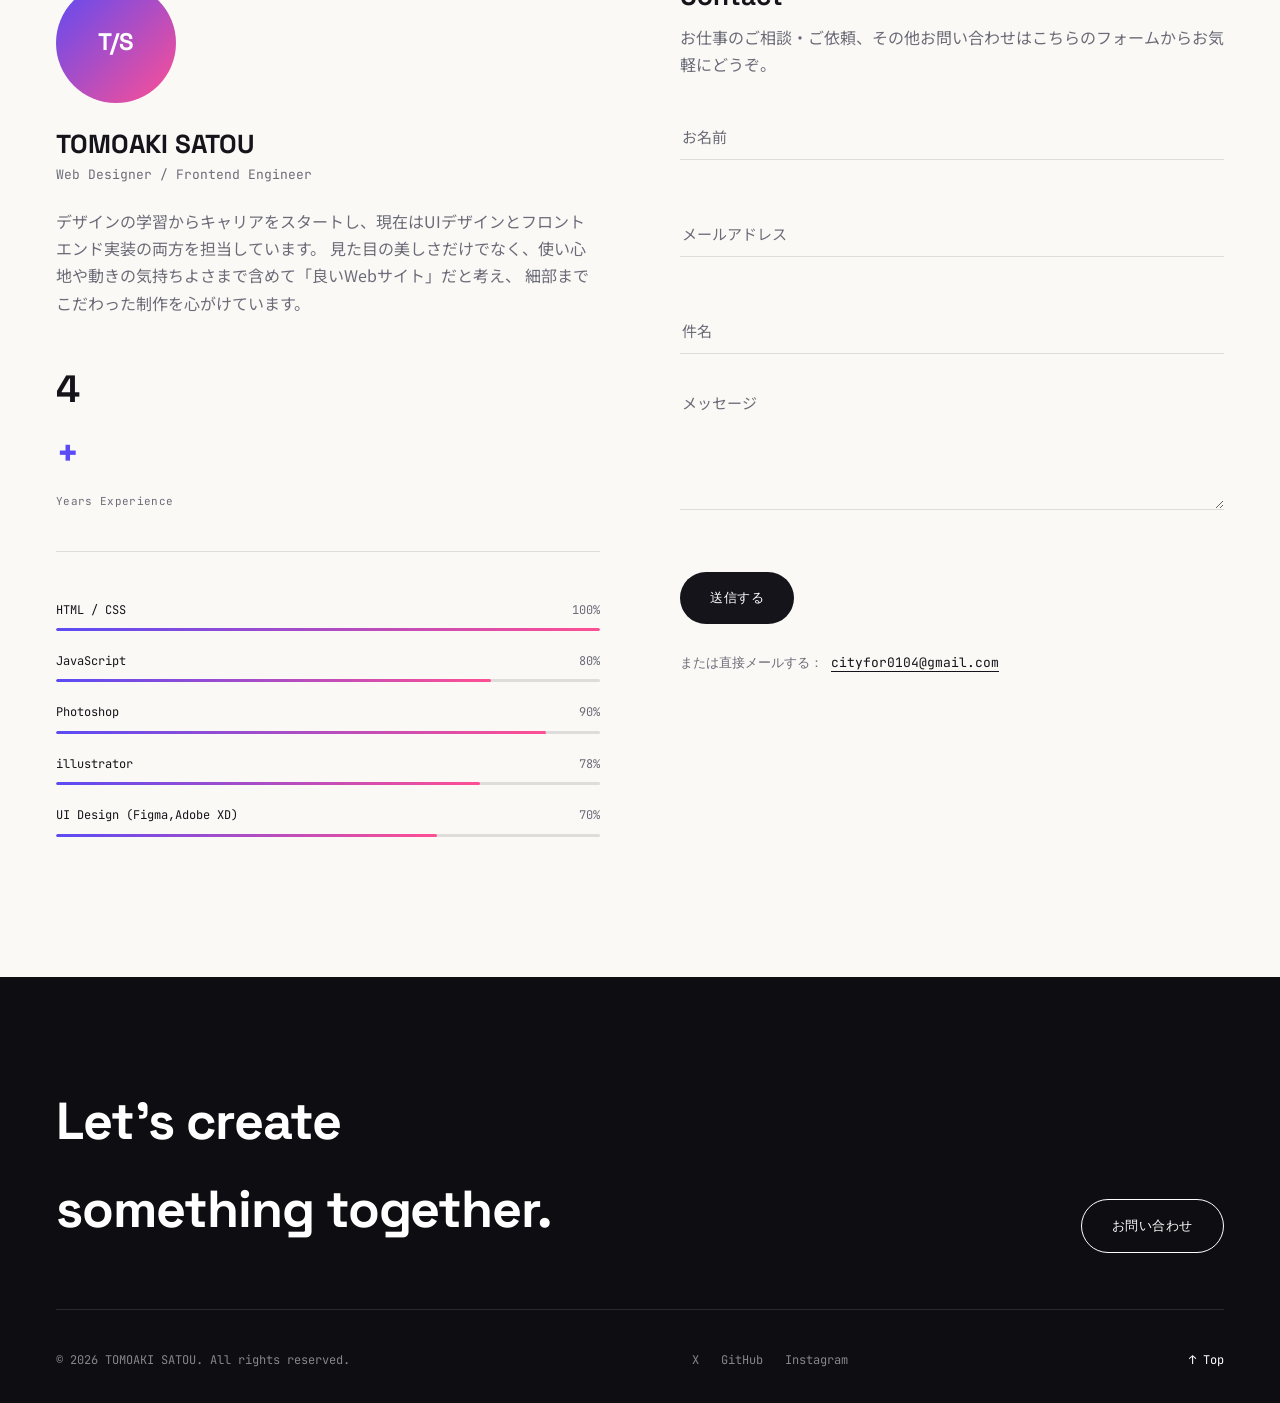
==== commit 5ff18468: "TOPページのループアニメーション途切れるバグ修正" ====
--- a/index.html
+++ b/index.html
@@ -234,6 +234,7 @@
 <div class="toast" id="toast"></div>
 
 <script src="js/works-data.js"></script>
+<script src="js/roop.js" defer></script>
 <script src="js/main.js" defer></script>
 </body>
 </html>
--- a/css/style.css
+++ b/css/style.css
@@ -208,20 +208,34 @@
   .nav-toggle.is-open span:nth-child(2){ transform:translateY(-3.75px) rotate(-45deg); }
   
   .mobile-nav{
-    position:fixed; inset:0; z-index:400;
-    background:var(--dark);
-    display:flex; flex-direction:column; align-items:flex-start; justify-content:center;
-    gap:18px;
-    padding:0 32px;
-    transform:translateY(-100%);
-    transition:transform .55s var(--ease);
-  }
-  .mobile-nav.is-open{ transform:translateY(0); }
-  .mobile-nav a{
-    font-family:var(--font-display);
-    font-size:13vw;
-    color:#fff;
-    font-weight:700;
+    display: none;
+  }
+  @media (max-width:920px){
+    .mobile-nav{
+      position:fixed;
+      inset:0;
+      z-index:400;
+      background:var(--dark);
+      display:flex;
+      flex-direction:column;
+      align-items:flex-start;
+      justify-content:center;
+      gap:18px;
+      padding:0 32px;
+      transform:translateY(-100%);
+      transition:transform .55s var(--ease);
+      -webkit-transform:translateY(-100%);
+      -moz-transform:translateY(-100%);
+      -ms-transform:translateY(-100%);
+      -o-transform:translateY(-100%);
+  }
+    .mobile-nav.is-open{ transform:translateY(0); }
+    .mobile-nav a{
+      font-family:var(--font-display);
+      font-size:13vw;
+      color:#fff;
+      font-weight:700;
+    }
   }
   
   /* ==========================================================================
@@ -294,7 +308,7 @@
     margin-bottom:22px;
   }
   .hero-title{
-    font-size:clamp(50px,10vw,111px);
+    font-size:clamp(44px,10vw,111px);
     letter-spacing:-.03em;
     margin-bottom:26px;
     mix-blend-mode:multiply;
@@ -365,14 +379,9 @@
     font-family:var(--font-display);
     font-weight:700;
     font-size:clamp(20px,3.4vw,34px);
-    animation:marquee 28s linear infinite;
     will-change:transform;
   }
   .marquee-track .dot{ color:var(--accent-2); margin:0 .3em; }
-  @keyframes marquee{
-    from{ transform:translateX(0); }
-    to{ transform:translateX(-50%); }
-  }
   
   /* ==========================================================================
      Section shared
@@ -450,13 +459,13 @@
   .work-link{
     position:relative;
     display:block;
-    padding:40px;
+    padding:clamp(15px, 3vw, 40px);
     height:100%;
     overflow:hidden;
   }
   .work-thumb{
     position:relative;
-    height:220px;
+    height:clamp(150px, 27vw, 220px);
     margin-bottom:28px;
     border-radius:4px;
     overflow:hidden;
@@ -464,25 +473,24 @@
     transition:transform .6s var(--ease);
   }
   .work-link:hover .work-thumb{ transform:scale(1.03); }
-  .work-thumb::before,
+  /* .work-thumb::before,
   .detail-mv-inner::before{
     content:"";
     position:absolute; inset:0;
     background:repeating-linear-gradient(135deg, rgba(255,255,255,.12) 0 2px, transparent 2px 14px);
     mix-blend-mode:overlay;
-  }
+  } */
   .work-thumb-label{
     position:absolute; right:16px; bottom:12px;
     font-family:var(--font-mono);
     font-size:44px;
-    color:rgba(255,255,255,.35);
-  }
-  .grad-1{ background:linear-gradient(135deg,#5b4bf5,#ff4f93); }
-  .grad-2{ background:linear-gradient(135deg,#0d0d12,#5b4bf5); }
-  .grad-3{ background:linear-gradient(135deg,#ff4f93,#ffb85b); }
-  .grad-4{ background:linear-gradient(135deg,#20c997,#5b4bf5); }
-  .grad-5{ background:linear-gradient(135deg,#0d0d12,#20c997); }
-  .grad-6{ background:linear-gradient(135deg,#ffb85b,#ff4f93); }
+    color:#9d00ff;
+  }
+  .grad-1{ background:url(../img/sauna.png) no-repeat; height: 100%; background-size: 100% auto;}
+  .grad-2{ background:url(../img/suirei.png) no-repeat; height: 100%; background-size: 100% auto;}
+  .grad-3{ background:url(../img/hanareya.png) no-repeat; height: 100%; background-size: 100% auto;}
+  .grad-4{ background:url(../img/scene.png) no-repeat; height: 100%; background-size: 100% auto;}
+  .grad-5{ background:url(../img/portfolio.png) no-repeat; height: 100%; background-size: 100% auto;}
   
   .work-meta{ display:flex; gap:8px; margin-bottom:14px; }
   .work-tag{
@@ -494,7 +502,7 @@
     color:var(--muted);
   }
   .work-body h3{
-    font-size:22px;
+    font-size:20px;
     margin-bottom:10px;
     transition:color .3s ease;
   }
@@ -751,18 +759,20 @@
   .work-detail{ padding-top:var(--header-h); }
   
   .detail-mv{
-    position:relative;
-    width:100%;
-    height:clamp(320px, 56vw, 620px);
-    overflow:hidden;
+    position: relative;
+    width: 100%;
+    height: clamp(210px, 56vw, 680px);
+    overflow: hidden;
+    padding: clamp(0px, 5vw, 130px);
   }
   .detail-mv-inner{
-    position:relative;
-    width:100%; height:100%;
-    display:flex; align-items:flex-end; justify-content:flex-end;
-    padding:32px;
-    animation:mvZoom 16s ease-in-out infinite alternate;
-  }
+    position: relative;
+    width: 100%;
+    height: clamp(190px, 27vw, 425px);
+    margin-bottom: 28px;
+    border-radius: 4px;
+    overflow: hidden;
+}
   @keyframes mvZoom{
     from{ transform:scale(1); }
     to{ transform:scale(1.08); }
@@ -770,14 +780,17 @@
   .detail-mv-label{
     font-family:var(--font-mono);
     font-size:clamp(48px,8vw,96px);
-    color:rgba(255,255,255,.35);
+    color:#9d00ff;
     line-height:1;
+    position: absolute;
+    right: 16px;
+    bottom: 12px;
   }
   
   .detail-body{
-    max-width:760px;
+    max-width:1000px;
     margin:0 auto;
-    padding:72px clamp(20px,5vw,56px) 40px;
+    padding:clamp(20px,5vw,72px) clamp(20px,5vw,56px) 40px;
   }
   .detail-head{ margin-bottom:48px; }
   .detail-eyebrow{
@@ -789,9 +802,10 @@
     margin-bottom:16px;
   }
   .detail-head h1{
-    font-size:clamp(32px,5.5vw,56px);
+    font-size:clamp(32px,5.5vw,45px);
     letter-spacing:-.02em;
     margin-bottom:22px;
+    line-height: 2.7rem;
   }
   .detail-link{
     display:inline-flex; align-items:center; gap:10px;
@@ -818,7 +832,6 @@
   .detail-desc p{
     color:var(--muted);
     margin-top:14px;
-    max-width:640px;
   }
   .detail-row{
     display:flex; flex-wrap:wrap; align-items:baseline; gap:16px 28px;
@@ -869,11 +882,11 @@
     border:1px solid var(--line);
   }
   .related-grid .work-link{ padding:28px; }
-  .related-grid .work-thumb{ height:160px; margin-bottom:20px; }
+  .related-grid .work-thumb{ height:140px; margin-bottom:20px; }
   .related-grid .work-body h3{ font-size:18px; }
   .related-grid .work-arrow{ top:24px; right:24px; width:34px; height:34px; }
   
   @media (max-width:640px){
     .related-grid{ grid-template-columns:1fr; }
   }
-  +  
